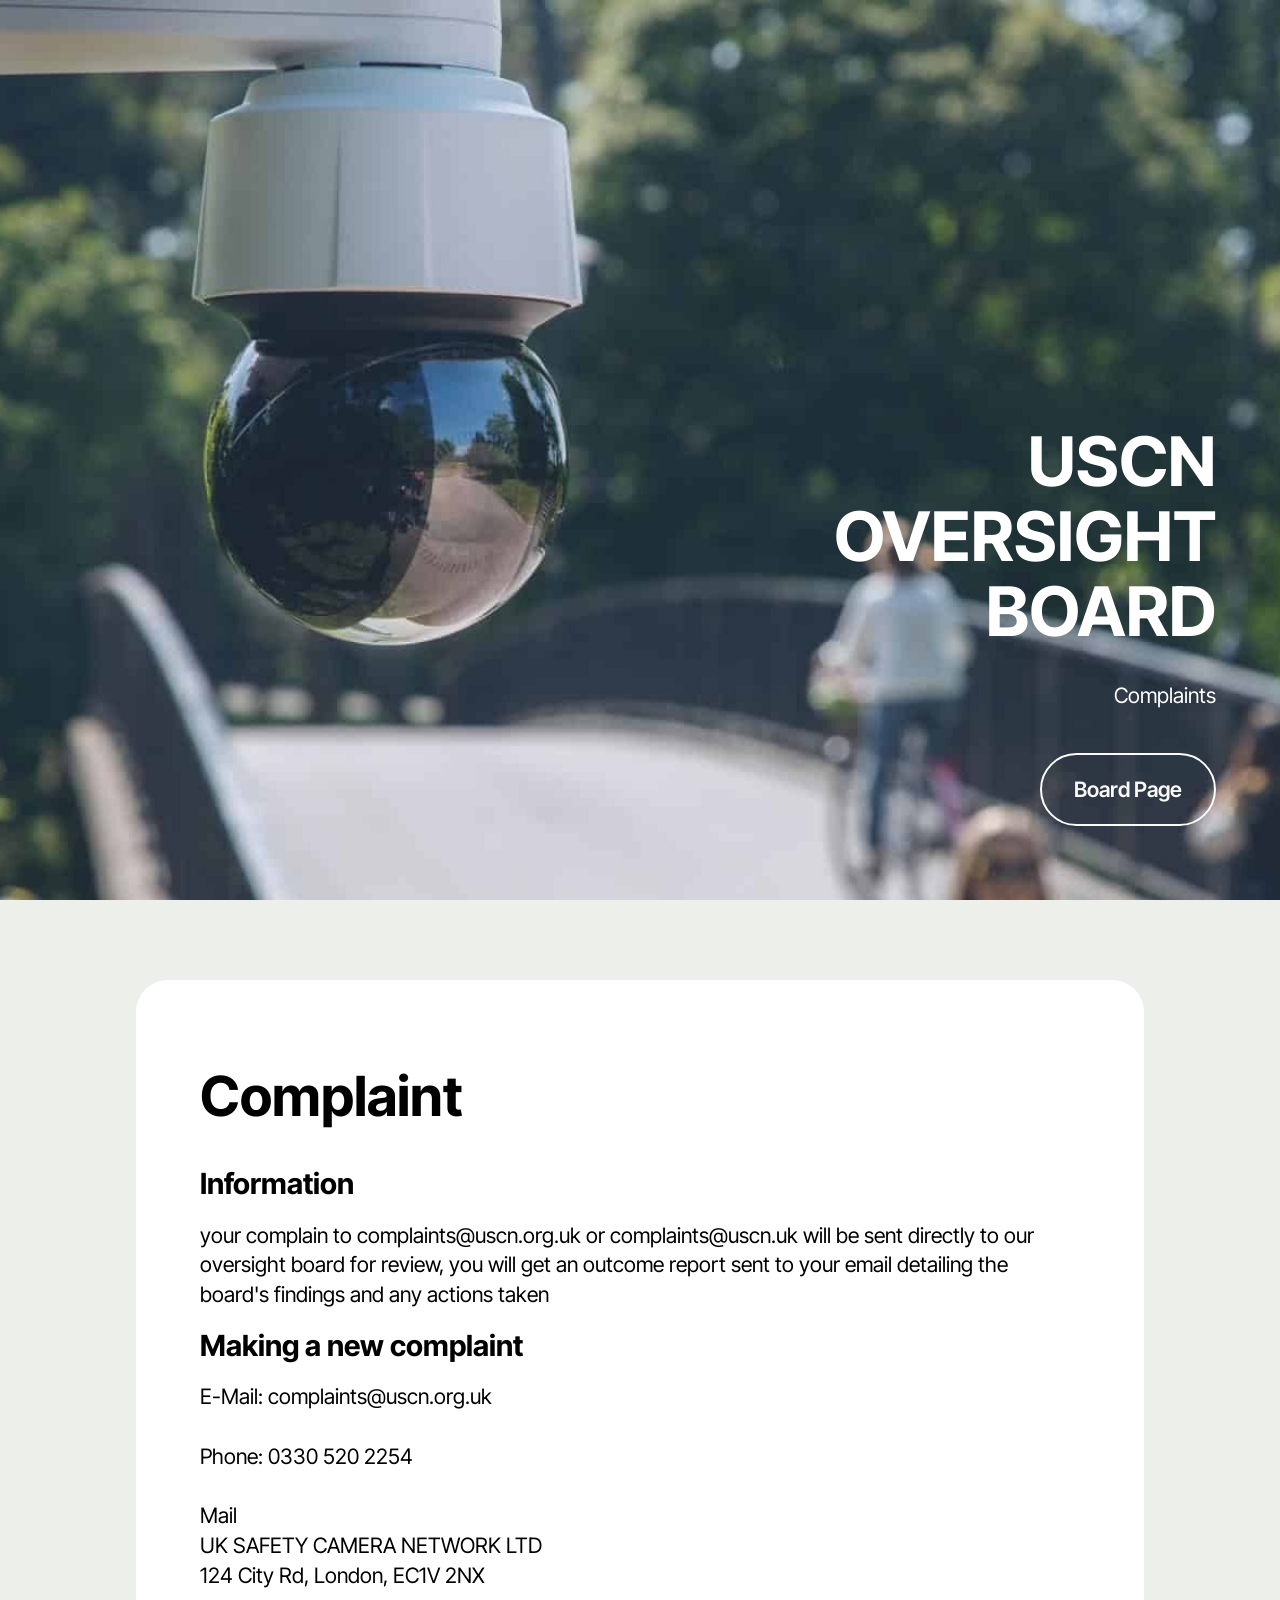
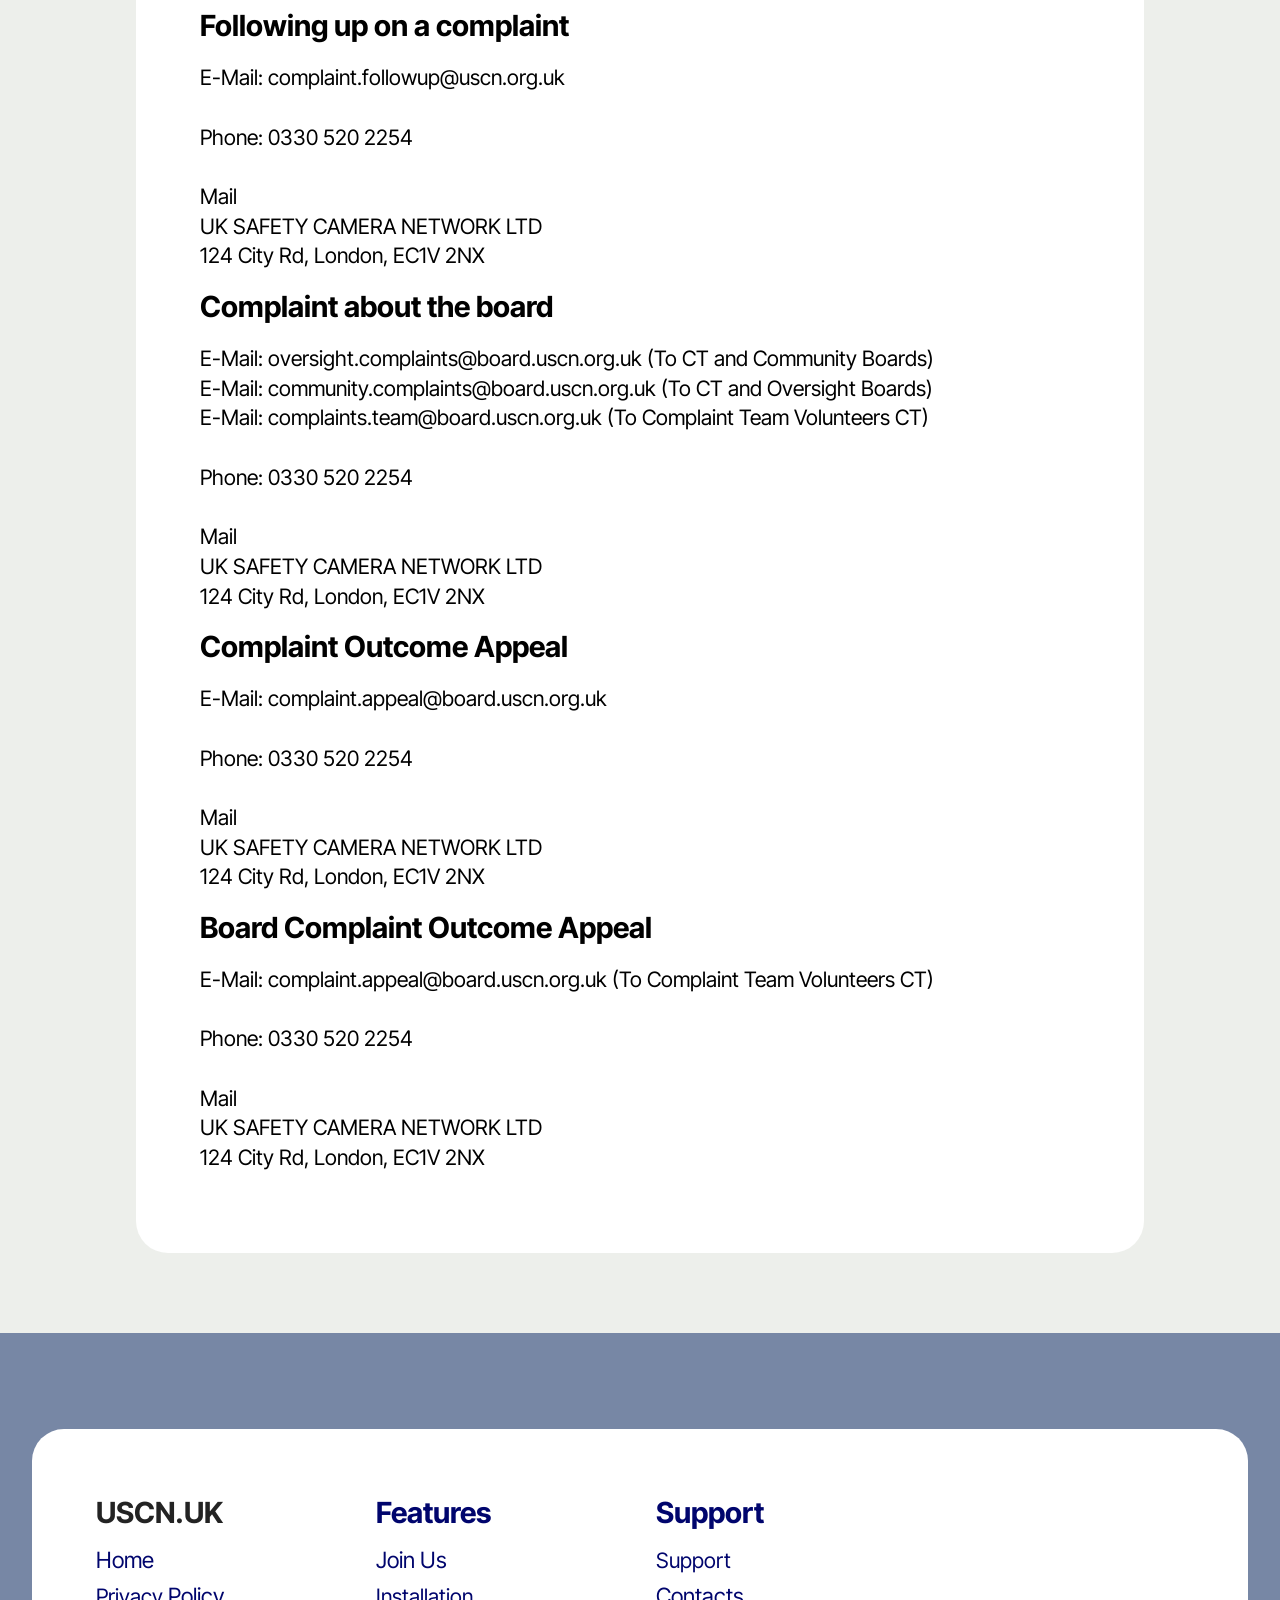
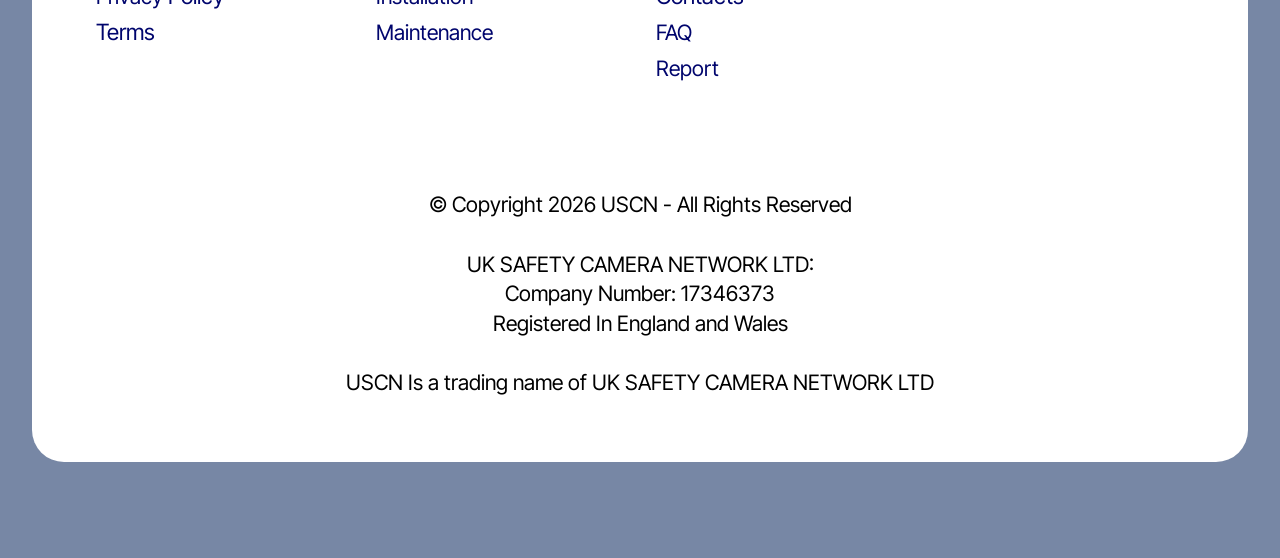
==== complaints.html @ 029140c7 "UPLOAD" ====
<!DOCTYPE html>
<html  >
<head>
  <!-- Site made with Mobirise Website Builder v6.0.6, https://mobirise.com -->
  <meta charset="UTF-8">
  <meta http-equiv="X-UA-Compatible" content="IE=edge">
  <meta name="generator" content="Mobirise v6.0.6, mobirise.com">
  <meta name="viewport" content="width=device-width, initial-scale=1, minimum-scale=1">
  <link rel="shortcut icon" href="assets/images/20250726-1911280-1.jpg" type="image/x-icon">
  <meta name="description" content="">
  
  
  <title>Official USCN Oversight Board - Complaint Contact Information</title>
  <link rel="stylesheet" href="assets/bootstrap/css/bootstrap.min.css">
  <link rel="stylesheet" href="assets/bootstrap/css/bootstrap-grid.min.css">
  <link rel="stylesheet" href="assets/bootstrap/css/bootstrap-reboot.min.css">
  <link rel="stylesheet" href="assets/parallax/jarallax.css">
  <link rel="stylesheet" href="assets/socicon/css/styles.css">
  <link rel="stylesheet" href="assets/theme/css/style.css">
  <link rel="preload" href="https://fonts.googleapis.com/css?family=Inter+Tight:100,200,300,400,500,600,700,800,900,100i,200i,300i,400i,500i,600i,700i,800i,900i&display=swap" as="style" onload="this.onload=null;this.rel='stylesheet'">
  <noscript><link rel="stylesheet" href="https://fonts.googleapis.com/css?family=Inter+Tight:100,200,300,400,500,600,700,800,900,100i,200i,300i,400i,500i,600i,700i,800i,900i&display=swap"></noscript>
  <link rel="preload" as="style" href="assets/mobirise/css/mbr-additional.css?v=jyqxNi"><link rel="stylesheet" href="assets/mobirise/css/mbr-additional.css?v=jyqxNi" type="text/css">

  
  
  
</head>
<body>
  
  <section data-bs-version="5.1" class="header16 cid-vpLmvSD76q mbr-fullscreen mbr-parallax-background" id="header17-2f">
  
  
  <div class="container-fluid">
    <div class="row">
      <div class="content-wrap col-12 col-md-12">
        <h1 class="mbr-section-title mbr-fonts-style mbr-white mb-4 display-1"><strong>USCN</strong><br><strong>OVERSIGHT</strong><br><strong>BOARD</strong></h1>
        
        <p class="mbr-fonts-style mbr-text mbr-white mb-4 display-7">Complaints</p>
        <div class="mbr-section-btn"><a class="btn btn-white-outline display-7" href="index.html">Board Page</a></div>
      </div>
    </div>
  </div>
</section>

<section data-bs-version="5.1" class="article07 cid-vpLmER9006" id="article07-2g">
  

  
  
  <div class="container">
    <div class="row justify-content-center">
      <div class="card col-md-12 col-lg-10">
        <div class="card-wrapper">
          <h3 class="card-title mbr-fonts-style mbr-white mt-3 mb-4 display-2"><strong>Complaint</strong></h3>
          <div class="row card-box align-left">
            
            
            
            <div class="item features-without-image col-12 active">
              <div class="item-wrapper">
                <h4 class="mbr-section-subtitle mbr-fonts-style mb-3 display-5">
                  <strong>Information</strong></h4>
                <p class="mbr-text mbr-fonts-style display-7">
                  your complain to&nbsp;complaints@uscn.org.uk or&nbsp;complaints@uscn.uk will be sent directly to our oversight board for review, you will get an outcome report sent to your email detailing the board's findings and any actions taken</p>
              </div>
            </div><div class="item features-without-image col-12">
              <div class="item-wrapper">
                <h4 class="mbr-section-subtitle mbr-fonts-style mb-3 display-5">
                  <strong>Making a new complaint</strong></h4>
                <p class="mbr-text mbr-fonts-style display-7">E-Mail: complaints@uscn.org.uk<br><br>Phone: 0330 520 2254<br><br>Mail<br>UK SAFETY CAMERA NETWORK LTD<br>124 City Rd, London,&nbsp;EC1V 2NX</p>
              </div>
            </div><div class="item features-without-image col-12">
              <div class="item-wrapper">
                <h4 class="mbr-section-subtitle mbr-fonts-style mb-3 display-5"><strong>Following up on a complaint</strong></h4>
                <p class="mbr-text mbr-fonts-style display-7">E-Mail: complaint.followup@uscn.org.uk<br><br>Phone: 0330 520 2254<br><br>Mail<br>UK SAFETY CAMERA NETWORK LTD<br>124 City Rd, London,&nbsp;EC1V 2NX</p>
              </div>
            </div><div class="item features-without-image col-12">
              <div class="item-wrapper">
                <h4 class="mbr-section-subtitle mbr-fonts-style mb-3 display-5"><strong>Complaint about the board</strong></h4>
                <p class="mbr-text mbr-fonts-style display-7">E-Mail: oversight.complaints@board.uscn.org.uk&nbsp;(To CT and Community Boards)<br>E-Mail: community.complaints@board.uscn.org.uk (To CT and Oversight Boards)<br>E-Mail:&nbsp;complaints.team@board.uscn.org.uk (To Complaint Team Volunteers CT)<br><br>Phone: 0330 520 2254<br><br>Mail<br>UK SAFETY CAMERA NETWORK LTD<br>124 City Rd, London,&nbsp;EC1V 2NX</p>
              </div>
            </div><div class="item features-without-image col-12">
              <div class="item-wrapper">
                <h4 class="mbr-section-subtitle mbr-fonts-style mb-3 display-5"><strong>Complaint Outcome Appeal</strong></h4>
                <p class="mbr-text mbr-fonts-style display-7">E-Mail: complaint.appeal@board.uscn.org.uk<br><br>Phone: 0330 520 2254<br><br>Mail<br>UK SAFETY CAMERA NETWORK LTD<br>124 City Rd, London,&nbsp;EC1V 2NX</p>
              </div>
            </div><div class="item features-without-image col-12">
              <div class="item-wrapper">
                <h4 class="mbr-section-subtitle mbr-fonts-style mb-3 display-5"><strong>Board Complaint Outcome Appeal</strong></h4>
                <p class="mbr-text mbr-fonts-style display-7">E-Mail: complaint.appeal@board.uscn.org.uk (To Complaint Team Volunteers CT)<br><br>Phone: 0330 520 2254<br><br>Mail<br>UK SAFETY CAMERA NETWORK LTD<br>124 City Rd, London,&nbsp;EC1V 2NX</p>
              </div>
            </div>
          </div>
          
        </div>
      </div>
    </div>
  </div>
</section>

<section data-bs-version="5.1" class="footer1 cid-uSNH93SEP0" once="footers" id="footer01-2e">
	

	
	
	<div class="container">
		<div class="row mbr-white">
			<div class="col-12 col-md-6 col-lg-3">
				<h5 class="mbr-section-subtitle mbr-fonts-style mb-2 display-5">
					<a href="index.html" class="text-black"><strong>USCN.UK</strong></a></h5>
				<ul class="list mbr-fonts-style display-7">
					<li class="mbr-text item-wrap"><span style="font-size: 1.4rem;"><a href="https://uscn.org.uk/" class="text-primary">Home</a></span></li><li class="mbr-text item-wrap"><a href="assets/files/Privacy-Policy.pdf" class="text-primary" target="_blank">Privacy</a><span style="font-size: 1.4rem;"><a href="assets/files/Privacy-Policy.pdf" class="text-primary" target="_blank">&nbsp;Policy</a></span><br></li><a href="assets/files/Privacy-Policy.pdf" class="text-primary" target="_blank">
					</a><li class="mbr-text item-wrap"><span style="font-size: 1.4rem;"><a href="assets/files/Terms-ofUse.pdf" class="text-primary" target="_blank">Terms</a></span></li><li class="mbr-text item-wrap"><br></li><li class="mbr-text item-wrap"><span style="font-size: 1.4rem;"><br></span><br></li>
				</ul>
			</div>
			<div class="col-12 col-md-6 col-lg-3">
				<h5 class="mbr-section-subtitle mbr-fonts-style mb-2 display-5">
					<strong>Features</strong>
				</h5>
				<ul class="list mbr-fonts-style display-7">
					<li class="mbr-text item-wrap"><span style="font-size: 1.4rem;"><a href="https://uscn.org.uk/host.html#article07-y" class="text-primary">Join Us</a></span></li><a href="host.html#article07-y" class="text-primary">
					</a><li class="mbr-text item-wrap"><a href="https://uscn.org.uk/host.html#article07-y" class="text-primary">Installation</a></li><a href="page3.html#article07-y" class="text-primary">
					</a><li class="mbr-text item-wrap"><a href="https://uscn.org.uk/support.html#article07-t" class="text-primary">Maintenance&nbsp;</a></li>
				</ul>
			</div>
			<div class="col-12 col-md-6 col-lg-3">
				<h5 class="mbr-section-subtitle mbr-fonts-style mb-2 display-5">
					<strong>Support</strong>
				</h5>
				<ul class="list mbr-fonts-style display-7">
					<li class="mbr-text item-wrap"><a href="https://uscn.org.uk/support.html" class="text-primary">Support</a></li>
					<li class="mbr-text item-wrap"><span style="font-size: 1.4rem;"><a href="https://uscn.org.uk/contact.html" class="text-primary">Contacts</a></span><br></li>
					<li class="mbr-text item-wrap"><a href="https://uscn.org.uk/support.html#list01-u" class="text-primary">FAQ</a></li>
					<li class="mbr-text item-wrap"><a href="https://uscn.org.uk/contact.html#form02-o" class="text-primary">Report</a></li>
				</ul>
			</div>
			<div class="col-12 col-md-6 col-lg-3">
				<h5 class="mbr-section-subtitle mbr-fonts-style mb-2 display-5">&nbsp;</h5>
				<ul class="list mbr-fonts-style display-7">
					<li class="mbr-text item-wrap"><br></li>
					<li class="mbr-text item-wrap"><br></li>
					<li class="mbr-text item-wrap"><br></li><li class="mbr-text item-wrap"><br></li>
				</ul>
			</div>
			
			<div class="col-12 mt-4">
				<p class="mbr-text mb-0 mbr-fonts-style copyright align-center display-7">
					© Copyright 2026 USCN - All Rights Reserved<br><br>UK SAFETY CAMERA NETWORK LTD:<br>Company Number: 17346373<br>Registered In England and Wales<br><br>USCN Is a trading name of&nbsp;UK SAFETY CAMERA NETWORK LTD<br></p>
			</div>
		</div>
	</div>
</section><script src="assets/bootstrap/js/bootstrap.bundle.min.js"></script>  <script src="assets/parallax/jarallax.js"></script>  <script src="assets/smoothscroll/smooth-scroll.js"></script>  <script src="assets/ytplayer/index.js"></script>  <script src="assets/theme/js/script.js"></script>  
  
  
</body>
</html>
---- assets/parallax/jarallax.css ----
.jarallax {
    position: relative;
    z-index: 0;
}
.jarallax > .jarallax-img {
    position: absolute;
    object-fit: cover;
    /* support for plugin https://github.com/bfred-it/object-fit-images */
    font-family: 'object-fit: cover;';
    top: 0;
    left: 0;
    width: 100%;
    height: 100%;
    z-index: -1;
}
---- assets/socicon/css/styles.css ----
@charset "UTF-8";

@font-face {
  font-family: 'Socicon';
  src:  url('../fonts/socicon.eot');
  src:  url('../fonts/socicon.eot?#iefix') format('embedded-opentype'),
    url('../fonts/socicon.woff2') format('woff2'),
    url('../fonts/socicon.ttf') format('truetype'),
    url('../fonts/socicon.woff') format('woff'),
    url('../fonts/socicon.svg#socicon') format('svg');
  font-weight: normal;
  font-style: normal;
  font-display: swap;
}

[data-icon]:before {
  font-family: "socicon" !important;
  content: attr(data-icon);
  font-style: normal !important;
  font-weight: normal !important;
  font-variant: normal !important;
  text-transform: none !important;
  speak: none;
  line-height: 1;
  -webkit-font-smoothing: antialiased;
  -moz-osx-font-smoothing: grayscale;
}

[class^="socicon-"], [class*=" socicon-"] {
  /* use !important to prevent issues with browser extensions that change fonts */
  font-family: 'Socicon' !important;
  speak: none;
  font-style: normal;
  font-weight: normal;
  font-variant: normal;
  text-transform: none;
  line-height: 1;

  /* Better Font Rendering =========== */
  -webkit-font-smoothing: antialiased;
  -moz-osx-font-smoothing: grayscale;
}

.socicon-500px:before {
  content: "\e000";
}
.socicon-8tracks:before {
  content: "\e001";
}
.socicon-airbnb:before {
  content: "\e002";
}
.socicon-alliance:before {
  content: "\e003";
}
.socicon-amazon:before {
  content: "\e004";
}
.socicon-amplement:before {
  content: "\e005";
}
.socicon-android:before {
  content: "\e006";
}
.socicon-angellist:before {
  content: "\e007";
}
.socicon-apple:before {
  content: "\e008";
}
.socicon-appnet:before {
  content: "\e009";
}
.socicon-baidu:before {
  content: "\e00a";
}
.socicon-bandcamp:before {
  content: "\e00b";
}
.socicon-battlenet:before {
  content: "\e00c";
}
.socicon-mixer:before {
  content: "\e00d";
}
.socicon-bebee:before {
  content: "\e00e";
}
.socicon-bebo:before {
  content: "\e00f";
}
.socicon-behance:before {
  content: "\e010";
}
.socicon-blizzard:before {
  content: "\e011";
}
.socicon-blogger:before {
  content: "\e012";
}
.socicon-buffer:before {
  content: "\e013";
}
.socicon-chrome:before {
  content: "\e014";
}
.socicon-coderwall:before {
  content: "\e015";
}
.socicon-curse:before {
  content: "\e016";
}
.socicon-dailymotion:before {
  content: "\e017";
}
.socicon-deezer:before {
  content: "\e018";
}
.socicon-delicious:before {
  content: "\e019";
}
.socicon-deviantart:before {
  content: "\e01a";
}
.socicon-diablo:before {
  content: "\e01b";
}
.socicon-digg:before {
  content: "\e01c";
}
.socicon-discord:before {
  content: "\e01d";
}
.socicon-disqus:before {
  content: "\e01e";
}
.socicon-douban:before {
  content: "\e01f";
}
.socicon-draugiem:before {
  content: "\e020";
}
.socicon-dribbble:before {
  content: "\e021";
}
.socicon-drupal:before {
  content: "\e022";
}
.socicon-ebay:before {
  content: "\e023";
}
.socicon-ello:before {
  content: "\e024";
}
.socicon-endomodo:before {
  content: "\e025";
}
.socicon-envato:before {
  content: "\e026";
}
.socicon-etsy:before {
  content: "\e027";
}
.socicon-facebook:before {
  content: "\e028";
}
.socicon-feedburner:before {
  content: "\e029";
}
.socicon-filmweb:before {
  content: "\e02a";
}
.socicon-firefox:before {
  content: "\e02b";
}
.socicon-flattr:before {
  content: "\e02c";
}
.socicon-flickr:before {
  content: "\e02d";
}
.socicon-formulr:before {
  content: "\e02e";
}
.socicon-forrst:before {
  content: "\e02f";
}
.socicon-foursquare:before {
  content: "\e030";
}
.socicon-friendfeed:before {
  content: "\e031";
}
.socicon-github:before {
  content: "\e032";
}
.socicon-goodreads:before {
  content: "\e033";
}
.socicon-google:before {
  content: "\e034";
}
.socicon-googlescholar:before {
  content: "\e035";
}
.socicon-googlegroups:before {
  content: "\e036";
}
.socicon-googlephotos:before {
  content: "\e037";
}
.socicon-googleplus:before {
  content: "\e038";
}
.socicon-grooveshark:before {
  content: "\e039";
}
.socicon-hackerrank:before {
  content: "\e03a";
}
.socicon-hearthstone:before {
  content: "\e03b";
}
.socicon-hellocoton:before {
  content: "\e03c";
}
.socicon-heroes:before {
  content: "\e03d";
}
.socicon-smashcast:before {
  content: "\e03e";
}
.socicon-horde:before {
  content: "\e03f";
}
.socicon-houzz:before {
  content: "\e040";
}
.socicon-icq:before {
  content: "\e041";
}
.socicon-identica:before {
  content: "\e042";
}
.socicon-imdb:before {
  content: "\e043";
}
.socicon-instagram:before {
  content: "\e044";
}
.socicon-issuu:before {
  content: "\e045";
}
.socicon-istock:before {
  content: "\e046";
}
.socicon-itunes:before {
  content: "\e047";
}
.socicon-keybase:before {
  content: "\e048";
}
.socicon-lanyrd:before {
  content: "\e049";
}
.socicon-lastfm:before {
  content: "\e04a";
}
.socicon-line:before {
  content: "\e04b";
}
.socicon-linkedin:before {
  content: "\e04c";
}
.socicon-livejournal:before {
  content: "\e04d";
}
.socicon-lyft:before {
  content: "\e04e";
}
.socicon-macos:before {
  content: "\e04f";
}
.socicon-mail:before {
  content: "\e050";
}
.socicon-medium:before {
  content: "\e051";
}
.socicon-meetup:before {
  content: "\e052";
}
.socicon-mixcloud:before {
  content: "\e053";
}
.socicon-modelmayhem:before {
  content: "\e054";
}
.socicon-mumble:before {
  content: "\e055";
}
.socicon-myspace:before {
  content: "\e056";
}
.socicon-newsvine:before {
  content: "\e057";
}
.socicon-nintendo:before {
  content: "\e058";
}
.socicon-npm:before {
  content: "\e059";
}
.socicon-odnoklassniki:before {
  content: "\e05a";
}
.socicon-openid:before {
  content: "\e05b";
}
.socicon-opera:before {
  content: "\e05c";
}
.socicon-outlook:before {
  content: "\e05d";
}
.socicon-overwatch:before {
  content: "\e05e";
}
.socicon-patreon:before {
  content: "\e05f";
}
.socicon-paypal:before {
  content: "\e060";
}
.socicon-periscope:before {
  content: "\e061";
}
.socicon-persona:before {
  content: "\e062";
}
.socicon-pinterest:before {
  content: "\e063";
}
.socicon-play:before {
  content: "\e064";
}
.socicon-player:before {
  content: "\e065";
}
.socicon-playstation:before {
  content: "\e066";
}
.socicon-pocket:before {
  content: "\e067";
}
.socicon-qq:before {
  content: "\e068";
}
.socicon-quora:before {
  content: "\e069";
}
.socicon-raidcall:before {
  content: "\e06a";
}
.socicon-ravelry:before {
  content: "\e06b";
}
.socicon-reddit:before {
  content: "\e06c";
}
.socicon-renren:before {
  content: "\e06d";
}
.socicon-researchgate:before {
  content: "\e06e";
}
.socicon-residentadvisor:before {
  content: "\e06f";
}
.socicon-reverbnation:before {
  content: "\e070";
}
.socicon-rss:before {
  content: "\e071";
}
.socicon-sharethis:before {
  content: "\e072";
}
.socicon-skype:before {
  content: "\e073";
}
.socicon-slideshare:before {
  content: "\e074";
}
.socicon-smugmug:before {
  content: "\e075";
}
.socicon-snapchat:before {
  content: "\e076";
}
.socicon-songkick:before {
  content: "\e077";
}
.socicon-soundcloud:before {
  content: "\e078";
}
.socicon-spotify:before {
  content: "\e079";
}
.socicon-stackexchange:before {
  content: "\e07a";
}
.socicon-stackoverflow:before {
  content: "\e07b";
}
.socicon-starcraft:before {
  content: "\e07c";
}
.socicon-stayfriends:before {
  content: "\e07d";
}
.socicon-steam:before {
  content: "\e07e";
}
.socicon-storehouse:before {
  content: "\e07f";
}
.socicon-strava:before {
  content: "\e080";
}
.socicon-streamjar:before {
  content: "\e081";
}
.socicon-stumbleupon:before {
  content: "\e082";
}
.socicon-swarm:before {
  content: "\e083";
}
.socicon-teamspeak:before {
  content: "\e084";
}
.socicon-teamviewer:before {
  content: "\e085";
}
.socicon-technorati:before {
  content: "\e086";
}
.socicon-telegram:before {
  content: "\e087";
}
.socicon-tripadvisor:before {
  content: "\e088";
}
.socicon-tripit:before {
  content: "\e089";
}
.socicon-triplej:before {
  content: "\e08a";
}
.socicon-tumblr:before {
  content: "\e08b";
}
.socicon-twitch:before {
  content: "\e08c";
}
.socicon-twitter:before {
  content: "\e08d";
}
.socicon-uber:before {
  content: "\e08e";
}
.socicon-ventrilo:before {
  content: "\e08f";
}
.socicon-viadeo:before {
  content: "\e090";
}
.socicon-viber:before {
  content: "\e091";
}
.socicon-viewbug:before {
  content: "\e092";
}
.socicon-vimeo:before {
  content: "\e093";
}
.socicon-vine:before {
  content: "\e094";
}
.socicon-vkontakte:before {
  content: "\e095";
}
.socicon-warcraft:before {
  content: "\e096";
}
.socicon-wechat:before {
  content: "\e097";
}
.socicon-weibo:before {
  content: "\e098";
}
.socicon-whatsapp:before {
  content: "\e099";
}
.socicon-wikipedia:before {
  content: "\e09a";
}
.socicon-windows:before {
  content: "\e09b";
}
.socicon-wordpress:before {
  content: "\e09c";
}
.socicon-wykop:before {
  content: "\e09d";
}
.socicon-xbox:before {
  content: "\e09e";
}
.socicon-xing:before {
  content: "\e09f";
}
.socicon-yahoo:before {
  content: "\e0a0";
}
.socicon-yammer:before {
  content: "\e0a1";
}
.socicon-yandex:before {
  content: "\e0a2";
}
.socicon-yelp:before {
  content: "\e0a3";
}
.socicon-younow:before {
  content: "\e0a4";
}
.socicon-youtube:before {
  content: "\e0a5";
}
.socicon-zapier:before {
  content: "\e0a6";
}
.socicon-zerply:before {
  content: "\e0a7";
}
.socicon-zomato:before {
  content: "\e0a8";
}
.socicon-zynga:before {
  content: "\e0a9";
}
.socicon-bluesky:before {
  content: "\e0aa";
}
.socicon-threads:before {
  content: "\e0ab";
}
.socicon-spreadshirt:before {
  content: "\e901";
}
.socicon-gamejolt:before {
  content: "\e902";
}
.socicon-trello:before {
  content: "\e903";
}
.socicon-tunein:before {
  content: "\e904";
}
.socicon-bloglovin:before {
  content: "\e905";
}
.socicon-gamewisp:before {
  content: "\e906";
}
.socicon-messenger:before {
  content: "\e907";
}
.socicon-pandora:before {
  content: "\e908";
}
.socicon-augment:before {
  content: "\e909";
}
.socicon-bitbucket:before {
  content: "\e90a";
}
.socicon-fyuse:before {
  content: "\e90b";
}
.socicon-yt-gaming:before {
  content: "\e90c";
}
.socicon-sketchfab:before {
  content: "\e90d";
}
.socicon-mobcrush:before {
  content: "\e90e";
}
.socicon-microsoft:before {
  content: "\e90f";
}
.socicon-realtor:before {
  content: "\e910";
}
.socicon-tidal:before {
  content: "\e911";
}
.socicon-qobuz:before {
  content: "\e912";
}
.socicon-natgeo:before {
  content: "\e913";
}
.socicon-mastodon:before {
  content: "\e914";
}
.socicon-unsplash:before {
  content: "\e915";
}
.socicon-homeadvisor:before {
  content: "\e916";
}
.socicon-angieslist:before {
  content: "\e917";
}
.socicon-codepen:before {
  content: "\e918";
}
.socicon-slack:before {
  content: "\e919";
}
.socicon-openaigym:before {
  content: "\e91a";
}
.socicon-logmein:before {
  content: "\e91b";
}
.socicon-fiverr:before {
  content: "\e91c";
}
.socicon-gotomeeting:before {
  content: "\e91d";
}
.socicon-aliexpress:before {
  content: "\e91e";
}
.socicon-guru:before {
  content: "\e91f";
}
.socicon-appstore:before {
  content: "\e920";
}
.socicon-homes:before {
  content: "\e921";
}
.socicon-zoom:before {
  content: "\e922";
}
.socicon-alibaba:before {
  content: "\e923";
}
.socicon-craigslist:before {
  content: "\e924";
}
.socicon-wix:before {
  content: "\e925";
}
.socicon-redfin:before {
  content: "\e926";
}
.socicon-googlecalendar:before {
  content: "\e927";
}
.socicon-shopify:before {
  content: "\e928";
}
.socicon-freelancer:before {
  content: "\e929";
}
.socicon-seedrs:before {
  content: "\e92a";
}
.socicon-bing:before {
  content: "\e92b";
}
.socicon-doodle:before {
  content: "\e92c";
}
.socicon-bonanza:before {
  content: "\e92d";
}
.socicon-squarespace:before {
  content: "\e92e";
}
.socicon-toptal:before {
  content: "\e92f";
}
.socicon-gust:before {
  content: "\e930";
}
.socicon-ask:before {
  content: "\e931";
}
.socicon-trulia:before {
  content: "\e932";
}
.socicon-loomly:before {
  content: "\e933";
}
.socicon-ghost:before {
  content: "\e934";
}
.socicon-upwork:before {
  content: "\e935";
}
.socicon-fundable:before {
  content: "\e936";
}
.socicon-booking:before {
  content: "\e937";
}
.socicon-googlemaps:before {
  content: "\e938";
}
.socicon-zillow:before {
  content: "\e939";
}
.socicon-niconico:before {
  content: "\e93a";
}
.socicon-toneden:before {
  content: "\e93b";
}
.socicon-crunchbase:before {
  content: "\e93c";
}
.socicon-homefy:before {
  content: "\e93d";
}
.socicon-calendly:before {
  content: "\e93e";
}
.socicon-livemaster:before {
  content: "\e93f";
}
.socicon-udemy:before {
  content: "\e940";
}
.socicon-codered:before {
  content: "\e941";
}
.socicon-origin:before {
  content: "\e942";
}
.socicon-nextdoor:before {
  content: "\e943";
}
.socicon-portfolio:before {
  content: "\e944";
}
.socicon-instructables:before {
  content: "\e945";
}
.socicon-gitlab:before {
  content: "\e946";
}
.socicon-hackernews:before {
  content: "\e947";
}
.socicon-smashwords:before {
  content: "\e948";
}
.socicon-kobo:before {
  content: "\e949";
}
.socicon-bookbub:before {
  content: "\e94a";
}
.socicon-mailru:before {
  content: "\e94b";
}
.socicon-moddb:before {
  content: "\e94c";
}
.socicon-indiedb:before {
  content: "\e94d";
}
.socicon-traxsource:before {
  content: "\e94e";
}
.socicon-gamefor:before {
  content: "\e94f";
}
.socicon-pixiv:before {
  content: "\e950";
}
.socicon-myanimelist:before {
  content: "\e951";
}
.socicon-blackberry:before {
  content: "\e952";
}
.socicon-wickr:before {
  content: "\e953";
}
.socicon-spip:before {
  content: "\e954";
}
.socicon-napster:before {
  content: "\e955";
}
.socicon-beatport:before {
  content: "\e956";
}
.socicon-hackerone:before {
  content: "\e957";
}
.socicon-internet:before {
  content: "\e958";
}
.socicon-ubuntu:before {
  content: "\e959";
}
.socicon-artstation:before {
  content: "\e95a";
}
.socicon-invision:before {
  content: "\e95b";
}
.socicon-torial:before {
  content: "\e95c";
}
.socicon-collectorz:before {
  content: "\e95d";
}
.socicon-seenthis:before {
  content: "\e95e";
}
.socicon-googleplaymusic:before {
  content: "\e95f";
}
.socicon-debian:before {
  content: "\e960";
}
.socicon-filmfreeway:before {
  content: "\e961";
}
.socicon-gnome:before {
  content: "\e962";
}
.socicon-itchio:before {
  content: "\e963";
}
.socicon-jamendo:before {
  content: "\e964";
}
.socicon-mix:before {
  content: "\e965";
}
.socicon-sharepoint:before {
  content: "\e966";
}
.socicon-tinder:before {
  content: "\e967";
}
.socicon-windguru:before {
  content: "\e968";
}
.socicon-cdbaby:before {
  content: "\e969";
}
.socicon-elementaryos:before {
  content: "\e96a";
}
.socicon-stage32:before {
  content: "\e96b";
}
.socicon-tiktok:before {
  content: "\e96c";
}
.socicon-gitter:before {
  content: "\e96d";
}
.socicon-letterboxd:before {
  content: "\e96e";
}
.socicon-threema:before {
  content: "\e96f";
}
.socicon-splice:before {
  content: "\e970";
}
.socicon-metapop:before {
  content: "\e971";
}
.socicon-naver:before {
  content: "\e972";
}
.socicon-remote:before {
  content: "\e973";
}
.socicon-flipboard:before {
  content: "\e974";
}
.socicon-googlehangouts:before {
  content: "\e975";
}
.socicon-dlive:before {
  content: "\e976";
}
.socicon-vsco:before {
  content: "\e977";
}
.socicon-stitcher:before {
  content: "\e978";
}
.socicon-avvo:before {
  content: "\e979";
}
.socicon-redbubble:before {
  content: "\e97a";
}
.socicon-society6:before {
  content: "\e97b";
}
.socicon-zazzle:before {
  content: "\e97c";
}
.socicon-eitaa:before {
  content: "\e97d";
}
.socicon-soroush:before {
  content: "\e97e";
}
.socicon-bale:before {
  content: "\e97f";
}
---- assets/theme/css/style.css ----
@charset "UTF-8";
section {
  background-color: #ffffff;
}

body {
  font-style: normal;
  line-height: 1.5;
  font-weight: 400;
  color: #232323;
  position: relative;
}

button {
  background-color: transparent;
  border-color: transparent;
}

.embla__button,
.carousel-control {
  background-color: #edefea !important;
  opacity: 0.8 !important;
  color: #464845 !important;
  border-color: #edefea !important;
}

.carousel .close,
.modalWindow .close {
  background-color: #edefea !important;
  color: #464845 !important;
  border-color: #edefea !important;
  opacity: 0.8 !important;
}

.carousel .close:hover,
.modalWindow .close:hover {
  opacity: 1 !important;
}

.carousel-indicators li {
  background-color: #edefea !important;
  border: 2px solid #464845 !important;
}

.carousel-indicators li:hover,
.carousel-indicators li:active {
  opacity: 0.8 !important;
}

.embla__button:hover,
.carousel-control:hover {
  background-color: #edefea !important;
  opacity: 1 !important;
}

.modalWindow-video-container {
  height: 80%;
}

section,
.container,
.container-fluid {
  position: relative;
  word-wrap: break-word;
}

a.mbr-iconfont:hover {
  text-decoration: none;
}

.article .lead p,
.article .lead ul,
.article .lead ol,
.article .lead pre,
.article .lead blockquote {
  margin-bottom: 0;
}

a {
  font-style: normal;
  font-weight: 400;
  cursor: pointer;
}
a, a:hover {
  text-decoration: none;
}

.mbr-section-title {
  font-style: normal;
  line-height: 1.3;
}

.mbr-section-subtitle {
  line-height: 1.3;
}

.mbr-text {
  font-style: normal;
  line-height: 1.7;
}

h1,
h2,
h3,
h4,
h5,
h6,
.display-1,
.display-2,
.display-4,
.display-5,
.display-7,
span,
p,
a {
  line-height: 1;
  word-break: break-word;
  word-wrap: break-word;
  font-weight: 400;
}

b,
strong {
  font-weight: bold;
}

input:-webkit-autofill, input:-webkit-autofill:hover, input:-webkit-autofill:focus, input:-webkit-autofill:active {
  transition-delay: 9999s;
  -webkit-transition-property: background-color, color;
  transition-property: background-color, color;
}

textarea[type=hidden] {
  display: none;
}

section {
  background-position: 50% 50%;
  background-repeat: no-repeat;
  background-size: cover;
}
section .mbr-background-video,
section .mbr-background-video-preview {
  position: absolute;
  bottom: 0;
  left: 0;
  right: 0;
  top: 0;
}

.hidden {
  visibility: hidden;
}

.mbr-z-index20 {
  z-index: 20;
}

/*! Base colors */
.mbr-white {
  color: #ffffff;
}

.mbr-black {
  color: #111111;
}

.mbr-bg-white {
  background-color: #ffffff;
}

.mbr-bg-black {
  background-color: #000000;
}

/*! Text-aligns */
.align-left {
  text-align: left;
}

.align-center {
  text-align: center;
}

.align-right {
  text-align: right;
}

/*! Font-weight  */
.mbr-light {
  font-weight: 300;
}

.mbr-regular {
  font-weight: 400;
}

.mbr-semibold {
  font-weight: 500;
}

.mbr-bold {
  font-weight: 700;
}

/*! Media  */
.media-content {
  flex-basis: 100%;
}

.media-container-row {
  display: flex;
  flex-direction: row;
  flex-wrap: wrap;
  justify-content: center;
  align-content: center;
  align-items: start;
}
.media-container-row .media-size-item {
  width: 400px;
}

.media-container-column {
  display: flex;
  flex-direction: column;
  flex-wrap: wrap;
  justify-content: center;
  align-content: center;
  align-items: stretch;
}
.media-container-column > * {
  width: 100%;
}

@media (min-width: 992px) {
  .media-container-row {
    flex-wrap: nowrap;
  }
}
figure {
  margin-bottom: 0;
  overflow: hidden;
}

figure[mbr-media-size] {
  transition: width 0.1s;
}

img,
iframe {
  display: block;
  width: 100%;
}

.card {
  background-color: transparent;
  border: none;
}

.card-box {
  width: 100%;
}

.card-img {
  text-align: center;
  flex-shrink: 0;
  -webkit-flex-shrink: 0;
}

.media {
  max-width: 100%;
  margin: 0 auto;
}

.mbr-figure {
  align-self: center;
}

.media-container > div {
  max-width: 100%;
}

.mbr-figure img,
.card-img img {
  width: 100%;
}

@media (max-width: 991px) {
  .media-size-item {
    width: auto !important;
  }
  .media {
    width: auto;
  }
  .mbr-figure {
    width: 100% !important;
  }
}
/*! Buttons */
.mbr-section-btn {
  margin-left: -0.6rem;
  margin-right: -0.6rem;
  font-size: 0;
}

.btn {
  font-weight: 600;
  border-width: 1px;
  font-style: normal;
  margin: 0.6rem 0.6rem;
  white-space: normal;
  transition: all 0.2s ease-in-out;
  display: inline-flex;
  align-items: center;
  justify-content: center;
  word-break: break-word;
}

.btn-sm {
  font-weight: 600;
  letter-spacing: 0px;
  transition: all 0.3s ease-in-out;
}

.btn-md {
  font-weight: 600;
  letter-spacing: 0px;
  transition: all 0.3s ease-in-out;
}

.btn-lg {
  font-weight: 600;
  letter-spacing: 0px;
  transition: all 0.3s ease-in-out;
}

.btn-form {
  margin: 0;
}
.btn-form:hover {
  cursor: pointer;
}

nav .mbr-section-btn {
  margin-left: 0rem;
  margin-right: 0rem;
}

/*! Btn icon margin */
.btn .mbr-iconfont,
.btn.btn-sm .mbr-iconfont {
  order: 1;
  cursor: pointer;
  margin-left: 0.5rem;
  vertical-align: sub;
}

.btn.btn-md .mbr-iconfont,
.btn.btn-md .mbr-iconfont {
  margin-left: 0.8rem;
}

.mbr-regular {
  font-weight: 400;
}

.mbr-semibold {
  font-weight: 500;
}

.mbr-bold {
  font-weight: 700;
}

[type=submit] {
  -webkit-appearance: none;
}

/*! Full-screen */
.mbr-fullscreen .mbr-overlay {
  min-height: 100vh;
}

.mbr-fullscreen {
  display: flex;
  display: -moz-flex;
  display: -ms-flex;
  display: -o-flex;
  align-items: center;
  min-height: 100vh;
  padding-top: 3rem;
  padding-bottom: 3rem;
}

/*! Map */
.map {
  height: 25rem;
  position: relative;
}
.map iframe {
  width: 100%;
  height: 100%;
}

/*! Scroll to top arrow */
.mbr-arrow-up {
  bottom: 25px;
  right: 90px;
  position: fixed;
  text-align: right;
  z-index: 5000;
  color: #ffffff;
  font-size: 22px;
}

.mbr-arrow-up a {
  background: rgba(0, 0, 0, 0.2);
  border-radius: 50%;
  color: #fff;
  display: inline-block;
  height: 60px;
  width: 60px;
  border: 2px solid #fff;
  outline-style: none !important;
  position: relative;
  text-decoration: none;
  transition: all 0.3s ease-in-out;
  cursor: pointer;
  text-align: center;
}
.mbr-arrow-up a:hover {
  background-color: rgba(0, 0, 0, 0.4);
}
.mbr-arrow-up a i {
  line-height: 60px;
}

.mbr-arrow-up-icon {
  display: block;
  color: #fff;
}

.mbr-arrow-up-icon::before {
  content: "›";
  display: inline-block;
  font-family: serif;
  font-size: 22px;
  line-height: 1;
  font-style: normal;
  position: relative;
  top: 6px;
  left: -4px;
  transform: rotate(-90deg);
}

/*! Arrow Down */
.mbr-arrow {
  position: absolute;
  bottom: 45px;
  left: 50%;
  width: 60px;
  height: 60px;
  cursor: pointer;
  background-color: rgba(80, 80, 80, 0.5);
  border-radius: 50%;
  transform: translateX(-50%);
}
@media (max-width: 767px) {
  .mbr-arrow {
    display: none;
  }
}
.mbr-arrow > a {
  display: inline-block;
  text-decoration: none;
  outline-style: none;
  animation: arrowdown 1.7s ease-in-out infinite;
  color: #ffffff;
}
.mbr-arrow > a > i {
  position: absolute;
  top: -2px;
  left: 15px;
  font-size: 2rem;
}

#scrollToTop a i::before {
  content: "";
  position: absolute;
  display: block;
  border-bottom: 2.5px solid #fff;
  border-left: 2.5px solid #fff;
  width: 27.8%;
  height: 27.8%;
  left: 50%;
  top: 51%;
  transform: translateY(-30%) translateX(-50%) rotate(135deg);
}

@keyframes arrowdown {
  0% {
    transform: translateY(0px);
  }
  50% {
    transform: translateY(-5px);
  }
  100% {
    transform: translateY(0px);
  }
}
@media (max-width: 500px) {
  .mbr-arrow-up {
    left: 0;
    right: 0;
    text-align: center;
  }
}
/*Gradients animation*/
@keyframes gradient-animation {
  from {
    background-position: 0% 100%;
    animation-timing-function: ease-in-out;
  }
  to {
    background-position: 100% 0%;
    animation-timing-function: ease-in-out;
  }
}
.bg-gradient {
  background-size: 200% 200%;
  animation: gradient-animation 5s infinite alternate;
  -webkit-animation: gradient-animation 5s infinite alternate;
}

.menu .navbar-brand {
  display: -webkit-flex;
}
.menu .navbar-brand span {
  display: flex;
  display: -webkit-flex;
}
.menu .navbar-brand .navbar-caption-wrap {
  display: -webkit-flex;
}
.menu .navbar-brand .navbar-logo img {
  display: -webkit-flex;
  width: auto;
}
@media (min-width: 768px) and (max-width: 991px) {
  .menu .navbar-toggleable-sm .navbar-nav {
    display: -ms-flexbox;
  }
}
@media (max-width: 991px) {
  .menu .navbar-collapse {
    max-height: 93.5vh;
  }
  .menu .navbar-collapse.show {
    overflow: auto;
  }
}
@media (min-width: 992px) {
  .menu .navbar-nav.nav-dropdown {
    display: -webkit-flex;
  }
  .menu .navbar-toggleable-sm .navbar-collapse {
    display: -webkit-flex !important;
  }
  .menu .collapsed .navbar-collapse {
    max-height: 93.5vh;
  }
  .menu .collapsed .navbar-collapse.show {
    overflow: auto;
  }
}
@media (max-width: 767px) {
  .menu .navbar-collapse {
    max-height: 80vh;
  }
}

.nav-link .mbr-iconfont {
  margin-right: 0.5rem;
}

.navbar {
  display: -webkit-flex;
  -webkit-flex-wrap: wrap;
  -webkit-align-items: center;
  -webkit-justify-content: space-between;
}

.navbar-collapse {
  -webkit-flex-basis: 100%;
  -webkit-flex-grow: 1;
  -webkit-align-items: center;
}

.nav-dropdown .link {
  padding: 0.667em 1.667em !important;
  margin: 0 !important;
}

.nav {
  display: -webkit-flex;
  -webkit-flex-wrap: wrap;
}

.row {
  display: -webkit-flex;
  -webkit-flex-wrap: wrap;
}

.justify-content-center {
  -webkit-justify-content: center;
}

.form-inline {
  display: -webkit-flex;
}

.card-wrapper {
  -webkit-flex: 1;
}

.carousel-control {
  z-index: 10;
  display: -webkit-flex;
}

.carousel-controls {
  display: -webkit-flex;
}

.media {
  display: -webkit-flex;
}

.form-group:focus {
  outline: none;
}

.jq-selectbox__select {
  padding: 7px 0;
  position: relative;
}

.jq-selectbox__dropdown {
  overflow: hidden;
  border-radius: 10px;
  position: absolute;
  top: 100%;
  left: 0 !important;
  width: 100% !important;
}

.jq-selectbox__trigger-arrow {
  right: 0;
  transform: translateY(-50%);
}

.jq-selectbox li {
  padding: 1.07em 0.5em;
}

input[type=range] {
  padding-left: 0 !important;
  padding-right: 0 !important;
}

.modal-dialog,
.modal-content {
  height: 100%;
}

.modal-dialog .carousel-inner {
  height: calc(100vh - 1.75rem);
}
@media (max-width: 575px) {
  .modal-dialog .carousel-inner {
    height: calc(100vh - 1rem);
  }
}

.carousel-item {
  text-align: center;
}

.carousel-item img {
  margin: auto;
}

.navbar-toggler {
  align-self: flex-start;
  padding: 0.25rem 0.75rem;
  font-size: 1.25rem;
  line-height: 1;
  background: transparent;
  border: 1px solid transparent;
  border-radius: 0.25rem;
}

.navbar-toggler:focus,
.navbar-toggler:hover {
  text-decoration: none;
  box-shadow: none;
}

.navbar-toggler-icon {
  display: inline-block;
  width: 1.5em;
  height: 1.5em;
  vertical-align: middle;
  content: "";
  background: no-repeat center center;
  background-size: 100% 100%;
}

.navbar-toggler-left {
  position: absolute;
  left: 1rem;
}

.navbar-toggler-right {
  position: absolute;
  right: 1rem;
}

.card-img {
  width: auto;
}

.menu .navbar.collapsed:not(.beta-menu) {
  flex-direction: column;
}

.carousel-item.active,
.carousel-item-next,
.carousel-item-prev {
  display: flex;
}

.note-air-layout .dropup .dropdown-menu,
.note-air-layout .navbar-fixed-bottom .dropdown .dropdown-menu {
  bottom: initial !important;
}

html,
body {
  height: auto;
  min-height: 100vh;
}

.dropup .dropdown-toggle::after {
  display: none;
}

.form-asterisk {
  font-family: initial;
  position: absolute;
  top: -2px;
  font-weight: normal;
}

.form-control-label {
  position: relative;
  cursor: pointer;
  margin-bottom: 0.357em;
  padding: 0;
}

.alert {
  color: #ffffff;
  border-radius: 0;
  border: 0;
  font-size: 1.1rem;
  line-height: 1.5;
  margin-bottom: 1.875rem;
  padding: 1.25rem;
  position: relative;
  text-align: center;
}
.alert.alert-form::after {
  background-color: inherit;
  bottom: -7px;
  content: "";
  display: block;
  height: 14px;
  left: 50%;
  margin-left: -7px;
  position: absolute;
  transform: rotate(45deg);
  width: 14px;
}

.form-control {
  background-color: #ffffff;
  background-clip: border-box;
  color: #232323;
  line-height: 1rem !important;
  height: auto;
  padding: 1.2rem 2rem;
  transition: border-color 0.25s ease 0s;
  border: 1px solid transparent !important;
  border-radius: 4px;
  box-shadow: rgba(0, 0, 0, 0.07) 0px 1px 1px 0px, rgba(0, 0, 0, 0.07) 0px 1px 3px 0px, rgba(0, 0, 0, 0.03) 0px 0px 0px 1px;
}
.form-active .form-control:invalid {
  border-color: red;
}

.row > * {
  padding-right: 1rem;
  padding-left: 1rem;
}

form .row {
  margin-left: -0.6rem;
  margin-right: -0.6rem;
}
form .row [class*=col] {
  padding-left: 0.6rem;
  padding-right: 0.6rem;
}

form .mbr-section-btn {
  padding-left: 0.6rem;
  padding-right: 0.6rem;
}

form .form-check-input {
  margin-top: 0.5;
}

textarea.form-control {
  line-height: 1.5rem !important;
}

.form-group {
  margin-bottom: 1.2rem;
}

.form-control,
form .btn {
  min-height: 48px;
}

.gdpr-block label span.textGDPR input[name=gdpr] {
  top: 7px;
}

.form-control:focus {
  box-shadow: none;
}

:focus {
  outline: none;
}

.mbr-overlay {
  background-color: #000;
  bottom: 0;
  left: 0;
  opacity: 0.5;
  position: absolute;
  right: 0;
  top: 0;
  z-index: 0;
  pointer-events: none;
}

blockquote {
  font-style: italic;
  padding: 3rem;
  font-size: 1.09rem;
  position: relative;
  border-left: 3px solid;
}

ul,
ol,
pre,
blockquote {
  margin-bottom: 2.3125rem;
}

.mt-4 {
  margin-top: 2rem !important;
}

.mb-4 {
  margin-bottom: 2rem !important;
}

.container,
.container-fluid {
  padding-left: 16px;
  padding-right: 16px;
}

.row {
  margin-left: -16px;
  margin-right: -16px;
}
.row > [class*=col] {
  padding-left: 16px;
  padding-right: 16px;
}

@media (min-width: 992px) {
  .container-fluid {
    padding-left: 32px;
    padding-right: 32px;
  }
}
@media (max-width: 991px) {
  .mbr-container {
    padding-left: 16px;
    padding-right: 16px;
  }
}
.app-video-wrapper > img {
  opacity: 1;
}

.app-video-wrapper {
  background: transparent;
}

.item {
  position: relative;
}

.dropdown-menu .dropdown-menu {
  left: 100%;
}

.dropdown-item + .dropdown-menu {
  display: none;
}

.dropdown-item:hover + .dropdown-menu,
.dropdown-menu:hover {
  display: block;
}

@media (min-aspect-ratio: 16/9) {
  .mbr-video-foreground {
    height: 300% !important;
    top: -100% !important;
  }
}
@media (max-aspect-ratio: 16/9) {
  .mbr-video-foreground {
    width: 300% !important;
    left: -100% !important;
  }
}.engine {
	position: absolute;
	text-indent: -2400px;
	text-align: center;
	padding: 0;
	top: 0;
	left: -2400px;
}
---- assets/mobirise/css/mbr-additional.css ----
.btn {
  border-width: 2px;
}
img,
.card-wrap,
.card-wrapper,
.video-wrapper,
.mbr-figure iframe,
.google-map iframe,
.slide-content,
.plan,
.card,
.item-wrapper {
  border-radius: 2rem !important;
}
.video-wrapper {
  overflow: hidden;
}
body {
  font-family: Inter Tight;
}
.display-1 {
  font-family: 'Inter Tight', sans-serif;
  font-size: 5rem;
  line-height: 1;
}
.display-1 > .mbr-iconfont {
  font-size: 6.25rem;
}
.display-2 {
  font-family: 'Inter Tight', sans-serif;
  font-size: 4rem;
  line-height: 1;
}
.display-2 > .mbr-iconfont {
  font-size: 5rem;
}
.display-4 {
  font-family: 'Inter Tight', sans-serif;
  font-size: 1.4rem;
  line-height: 1.5;
}
.display-4 > .mbr-iconfont {
  font-size: 1.75rem;
}
.display-5 {
  font-family: 'Inter Tight', sans-serif;
  font-size: 2rem;
  line-height: 1.5;
}
.display-5 > .mbr-iconfont {
  font-size: 2.5rem;
}
.display-7 {
  font-family: 'Inter Tight', sans-serif;
  font-size: 1.4rem;
  line-height: 1.3;
}
.display-7 > .mbr-iconfont {
  font-size: 1.75rem;
}
/* ---- Fluid typography for mobile devices ---- */
/* 1.4 - font scale ratio ( bootstrap == 1.42857 ) */
/* 100vw - current viewport width */
/* (48 - 20)  48 == 48rem == 768px, 20 == 20rem == 320px(minimal supported viewport) */
/* 0.65 - min scale variable, may vary */
@media (max-width: 992px) {
  .display-1 {
    font-size: 4rem;
  }
}
@media (max-width: 768px) {
  .display-1 {
    font-size: 3.5rem;
    font-size: calc( 2.4rem + (5 - 2.4) * ((100vw - 20rem) / (48 - 20)));
    line-height: calc( 1.1 * (2.4rem + (5 - 2.4) * ((100vw - 20rem) / (48 - 20))));
  }
  .display-2 {
    font-size: 3.2rem;
    font-size: calc( 2.05rem + (4 - 2.05) * ((100vw - 20rem) / (48 - 20)));
    line-height: calc( 1.3 * (2.05rem + (4 - 2.05) * ((100vw - 20rem) / (48 - 20))));
  }
  .display-4 {
    font-size: 1.12rem;
    font-size: calc( 1.14rem + (1.4 - 1.14) * ((100vw - 20rem) / (48 - 20)));
    line-height: calc( 1.4 * (1.14rem + (1.4 - 1.14) * ((100vw - 20rem) / (48 - 20))));
  }
  .display-5 {
    font-size: 1.6rem;
    font-size: calc( 1.35rem + (2 - 1.35) * ((100vw - 20rem) / (48 - 20)));
    line-height: calc( 1.4 * (1.35rem + (2 - 1.35) * ((100vw - 20rem) / (48 - 20))));
  }
  .display-7 {
    font-size: 1.12rem;
    font-size: calc( 1.14rem + (1.4 - 1.14) * ((100vw - 20rem) / (48 - 20)));
    line-height: calc( 1.4 * (1.14rem + (1.4 - 1.14) * ((100vw - 20rem) / (48 - 20))));
  }
}
@media (min-width: 992px) and (max-width: 1400px) {
  .display-1 {
    font-size: 3.5rem;
    font-size: calc( 2.4rem + (5 - 2.4) * ((100vw - 62rem) / (87 - 62)));
    line-height: calc( 1.1 * (2.4rem + (5 - 2.4) * ((100vw - 62rem) / (87 - 62))));
  }
  .display-2 {
    font-size: 3.2rem;
    font-size: calc( 2.05rem + (4 - 2.05) * ((100vw - 62rem) / (87 - 62)));
    line-height: calc( 1.3 * (2.05rem + (4 - 2.05) * ((100vw - 62rem) / (87 - 62))));
  }
  .display-4 {
    font-size: 1.12rem;
    font-size: calc( 1.14rem + (1.4 - 1.14) * ((100vw - 62rem) / (87 - 62)));
    line-height: calc( 1.4 * (1.14rem + (1.4 - 1.14) * ((100vw - 62rem) / (87 - 62))));
  }
  .display-5 {
    font-size: 1.6rem;
    font-size: calc( 1.35rem + (2 - 1.35) * ((100vw - 62rem) / (87 - 62)));
    line-height: calc( 1.4 * (1.35rem + (2 - 1.35) * ((100vw - 62rem) / (87 - 62))));
  }
  .display-7 {
    font-size: 1.12rem;
    font-size: calc( 1.14rem + (1.4 - 1.14) * ((100vw - 62rem) / (87 - 62)));
    line-height: calc( 1.4 * (1.14rem + (1.4 - 1.14) * ((100vw - 62rem) / (87 - 62))));
  }
}
/* Buttons */
.btn {
  padding: 1.25rem 2rem;
  border-radius: 4px;
}
@media (max-width: 767px) {
  .btn {
    padding: 0.75rem 1.5rem;
  }
}
.btn-sm {
  padding: 0.6rem 1.2rem;
  border-radius: 4px;
}
.btn-md {
  padding: 0.6rem 1.2rem;
  border-radius: 4px;
}
.btn-lg {
  padding: 1.25rem 2rem;
  border-radius: 4px;
}
.bg-primary {
  background-color: #00056d !important;
}
.bg-success {
  background-color: #3a341c !important;
}
.bg-info {
  background-color: #320707 !important;
}
.bg-warning {
  background-color: #a0e2e1 !important;
}
.bg-danger {
  background-color: #ffea64 !important;
}
.btn-primary,
.btn-primary:active {
  background-color: #00056d !important;
  border-color: #00056d !important;
  color: #ffffff !important;
  box-shadow: none;
}
.btn-primary:hover,
.btn-primary:focus,
.btn-primary.focus,
.btn-primary.active {
  color: inherit;
  background-color: #0007a0 !important;
  border-color: #0007a0 !important;
  box-shadow: none;
}
.btn-primary.disabled,
.btn-primary:disabled {
  color: #ffffff !important;
  background-color: #0007a0 !important;
  border-color: #0007a0 !important;
}
.btn-secondary,
.btn-secondary:active {
  background-color: #ffd7ef !important;
  border-color: #ffd7ef !important;
  color: #d70081 !important;
  box-shadow: none;
}
.btn-secondary:hover,
.btn-secondary:focus,
.btn-secondary.focus,
.btn-secondary.active {
  color: inherit;
  background-color: #ffffff !important;
  border-color: #ffffff !important;
  box-shadow: none;
}
.btn-secondary.disabled,
.btn-secondary:disabled {
  color: #d70081 !important;
  background-color: #ffffff !important;
  border-color: #ffffff !important;
}
.btn-info,
.btn-info:active {
  background-color: #320707 !important;
  border-color: #320707 !important;
  color: #ffffff !important;
  box-shadow: none;
}
.btn-info:hover,
.btn-info:focus,
.btn-info.focus,
.btn-info.active {
  color: inherit;
  background-color: #5f0d0d !important;
  border-color: #5f0d0d !important;
  box-shadow: none;
}
.btn-info.disabled,
.btn-info:disabled {
  color: #ffffff !important;
  background-color: #5f0d0d !important;
  border-color: #5f0d0d !important;
}
.btn-success,
.btn-success:active {
  background-color: #3a341c !important;
  border-color: #3a341c !important;
  color: #ffffff !important;
  box-shadow: none;
}
.btn-success:hover,
.btn-success:focus,
.btn-success.focus,
.btn-success.active {
  color: inherit;
  background-color: #5c532d !important;
  border-color: #5c532d !important;
  box-shadow: none;
}
.btn-success.disabled,
.btn-success:disabled {
  color: #ffffff !important;
  background-color: #5c532d !important;
  border-color: #5c532d !important;
}
.btn-warning,
.btn-warning:active {
  background-color: #a0e2e1 !important;
  border-color: #a0e2e1 !important;
  color: #1f6463 !important;
  box-shadow: none;
}
.btn-warning:hover,
.btn-warning:focus,
.btn-warning.focus,
.btn-warning.active {
  color: inherit;
  background-color: #c7eeed !important;
  border-color: #c7eeed !important;
  box-shadow: none;
}
.btn-warning.disabled,
.btn-warning:disabled {
  color: #1f6463 !important;
  background-color: #c7eeed !important;
  border-color: #c7eeed !important;
}
.btn-danger,
.btn-danger:active {
  background-color: #ffea64 !important;
  border-color: #ffea64 !important;
  color: #645600 !important;
  box-shadow: none;
}
.btn-danger:hover,
.btn-danger:focus,
.btn-danger.focus,
.btn-danger.active {
  color: inherit;
  background-color: #fff197 !important;
  border-color: #fff197 !important;
  box-shadow: none;
}
.btn-danger.disabled,
.btn-danger:disabled {
  color: #645600 !important;
  background-color: #fff197 !important;
  border-color: #fff197 !important;
}
.btn-white,
.btn-white:active {
  background-color: #eff0ec !important;
  border-color: #eff0ec !important;
  color: #757b62 !important;
  box-shadow: none;
}
.btn-white:hover,
.btn-white:focus,
.btn-white.focus,
.btn-white.active {
  color: inherit;
  background-color: #ffffff !important;
  border-color: #ffffff !important;
  box-shadow: none;
}
.btn-white.disabled,
.btn-white:disabled {
  color: #757b62 !important;
  background-color: #ffffff !important;
  border-color: #ffffff !important;
}
.btn-black,
.btn-black:active {
  background-color: #232323 !important;
  border-color: #232323 !important;
  color: #ffffff !important;
  box-shadow: none;
}
.btn-black:hover,
.btn-black:focus,
.btn-black.focus,
.btn-black.active {
  color: inherit;
  background-color: #3d3d3d !important;
  border-color: #3d3d3d !important;
  box-shadow: none;
}
.btn-black.disabled,
.btn-black:disabled {
  color: #ffffff !important;
  background-color: #3d3d3d !important;
  border-color: #3d3d3d !important;
}
.btn-primary-outline,
.btn-primary-outline:active {
  background-color: transparent !important;
  border-color: #00056d;
  color: #00056d;
}
.btn-primary-outline:hover,
.btn-primary-outline:focus,
.btn-primary-outline.focus,
.btn-primary-outline.active {
  color: #000116 !important;
  background-color: transparent !important;
  border-color: #000116 !important;
  box-shadow: none !important;
}
.btn-primary-outline.disabled,
.btn-primary-outline:disabled {
  color: #ffffff !important;
  background-color: #00056d !important;
  border-color: #00056d !important;
}
.btn-secondary-outline,
.btn-secondary-outline:active {
  background-color: transparent !important;
  border-color: #ffd7ef;
  color: #ffd7ef;
}
.btn-secondary-outline:hover,
.btn-secondary-outline:focus,
.btn-secondary-outline.focus,
.btn-secondary-outline.active {
  color: #ff80cc !important;
  background-color: transparent !important;
  border-color: #ff80cc !important;
  box-shadow: none !important;
}
.btn-secondary-outline.disabled,
.btn-secondary-outline:disabled {
  color: #d70081 !important;
  background-color: #ffd7ef !important;
  border-color: #ffd7ef !important;
}
.btn-info-outline,
.btn-info-outline:active {
  background-color: transparent !important;
  border-color: #320707;
  color: #320707;
}
.btn-info-outline:hover,
.btn-info-outline:focus,
.btn-info-outline.focus,
.btn-info-outline.active {
  color: #000000 !important;
  background-color: transparent !important;
  border-color: #000000 !important;
  box-shadow: none !important;
}
.btn-info-outline.disabled,
.btn-info-outline:disabled {
  color: #ffffff !important;
  background-color: #320707 !important;
  border-color: #320707 !important;
}
.btn-success-outline,
.btn-success-outline:active {
  background-color: transparent !important;
  border-color: #3a341c;
  color: #3a341c;
}
.btn-success-outline:hover,
.btn-success-outline:focus,
.btn-success-outline.focus,
.btn-success-outline.active {
  color: #000000 !important;
  background-color: transparent !important;
  border-color: #000000 !important;
  box-shadow: none !important;
}
.btn-success-outline.disabled,
.btn-success-outline:disabled {
  color: #ffffff !important;
  background-color: #3a341c !important;
  border-color: #3a341c !important;
}
.btn-warning-outline,
.btn-warning-outline:active {
  background-color: transparent !important;
  border-color: #a0e2e1;
  color: #a0e2e1;
}
.btn-warning-outline:hover,
.btn-warning-outline:focus,
.btn-warning-outline.focus,
.btn-warning-outline.active {
  color: #5ececc !important;
  background-color: transparent !important;
  border-color: #5ececc !important;
  box-shadow: none !important;
}
.btn-warning-outline.disabled,
.btn-warning-outline:disabled {
  color: #1f6463 !important;
  background-color: #a0e2e1 !important;
  border-color: #a0e2e1 !important;
}
.btn-danger-outline,
.btn-danger-outline:active {
  background-color: transparent !important;
  border-color: #ffea64;
  color: #ffea64;
}
.btn-danger-outline:hover,
.btn-danger-outline:focus,
.btn-danger-outline.focus,
.btn-danger-outline.active {
  color: #ffde0d !important;
  background-color: transparent !important;
  border-color: #ffde0d !important;
  box-shadow: none !important;
}
.btn-danger-outline.disabled,
.btn-danger-outline:disabled {
  color: #645600 !important;
  background-color: #ffea64 !important;
  border-color: #ffea64 !important;
}
.btn-black-outline,
.btn-black-outline:active {
  background-color: transparent !important;
  border-color: #232323;
  color: #232323;
}
.btn-black-outline:hover,
.btn-black-outline:focus,
.btn-black-outline.focus,
.btn-black-outline.active {
  color: #000000 !important;
  background-color: transparent !important;
  border-color: #000000 !important;
  box-shadow: none !important;
}
.btn-black-outline.disabled,
.btn-black-outline:disabled {
  color: #ffffff !important;
  background-color: #232323 !important;
  border-color: #232323 !important;
}
.btn-white-outline,
.btn-white-outline:active {
  background-color: transparent !important;
  border-color: #fafafa;
  color: #fafafa;
}
.btn-white-outline:hover,
.btn-white-outline:focus,
.btn-white-outline.focus,
.btn-white-outline.active {
  color: #cfcfcf !important;
  background-color: transparent !important;
  border-color: #cfcfcf !important;
  box-shadow: none !important;
}
.btn-white-outline.disabled,
.btn-white-outline:disabled {
  color: #7a7a7a !important;
  background-color: #fafafa !important;
  border-color: #fafafa !important;
}
.text-primary {
  color: #00056d !important;
}
.text-secondary {
  color: #ffd7ef !important;
}
.text-success {
  color: #3a341c !important;
}
.text-info {
  color: #320707 !important;
}
.text-warning {
  color: #a0e2e1 !important;
}
.text-danger {
  color: #ffea64 !important;
}
.text-white {
  color: #fafafa !important;
}
.text-black {
  color: #232323 !important;
}
a.text-primary:hover,
a.text-primary:focus,
a.text-primary.active {
  color: #000007 !important;
}
a.text-secondary:hover,
a.text-secondary:focus,
a.text-secondary.active {
  color: #ff71c6 !important;
}
a.text-success:hover,
a.text-success:focus,
a.text-success.active {
  color: #000000 !important;
}
a.text-info:hover,
a.text-info:focus,
a.text-info.active {
  color: #000000 !important;
}
a.text-warning:hover,
a.text-warning:focus,
a.text-warning.active {
  color: #52cac8 !important;
}
a.text-danger:hover,
a.text-danger:focus,
a.text-danger.active {
  color: #fddb00 !important;
}
a.text-white:hover,
a.text-white:focus,
a.text-white.active {
  color: #c7c7c7 !important;
}
a.text-black:hover,
a.text-black:focus,
a.text-black.active {
  color: #000000 !important;
}
a[class*="text-"]:not(.nav-link):not(.dropdown-item):not([role]):not(.navbar-caption) {
  position: relative;
  background-image: transparent;
  background-size: 10000px 2px;
  background-repeat: no-repeat;
  background-position: 0px 1.2em;
  background-position: -10000px 1.2em;
}
a[class*="text-"]:not(.nav-link):not(.dropdown-item):not([role]):not(.navbar-caption):hover {
  transition: background-position 2s ease-in-out;
  background-image: linear-gradient(currentColor 50%, currentColor 50%);
  background-position: 0px 1.2em;
}
.nav-tabs .nav-link.active {
  color: #00056d;
}
.nav-tabs .nav-link:not(.active) {
  color: #232323;
}
.alert-success {
  background-color: #70c770;
}
.alert-info {
  background-color: #320707;
}
.alert-warning {
  background-color: #a0e2e1;
}
.alert-danger {
  background-color: #ffea64;
}
.mbr-section-btn .btn:not(.btn-form) {
  border-radius: 100px;
}
.mbr-gallery-filter li a {
  border-radius: 100px !important;
}
.mbr-gallery-filter li.active .btn {
  background-color: #00056d;
  border-color: #00056d;
  color: #ffffff;
}
.mbr-gallery-filter li.active .btn:focus {
  box-shadow: none;
}
.nav-tabs .nav-link {
  border-radius: 100px !important;
}
a,
a:hover {
  color: #00056d;
}
.mbr-plan-header.bg-primary .mbr-plan-subtitle,
.mbr-plan-header.bg-primary .mbr-plan-price-desc {
  color: #000bed;
}
.mbr-plan-header.bg-success .mbr-plan-subtitle,
.mbr-plan-header.bg-success .mbr-plan-price-desc {
  color: #c0b27c;
}
.mbr-plan-header.bg-info .mbr-plan-subtitle,
.mbr-plan-header.bg-info .mbr-plan-price-desc {
  color: #f3abab;
}
.mbr-plan-header.bg-warning .mbr-plan-subtitle,
.mbr-plan-header.bg-warning .mbr-plan-price-desc {
  color: #ffffff;
}
.mbr-plan-header.bg-danger .mbr-plan-subtitle,
.mbr-plan-header.bg-danger .mbr-plan-price-desc {
  color: #ffffff;
}
/* Scroll to top button*/
.scrollToTop_wraper {
  display: none;
}
.form-control {
  font-family: 'Inter Tight', sans-serif;
  font-size: 1.4rem;
  line-height: 1.3;
  font-weight: 400;
  border-radius: 40px !important;
}
.form-control > .mbr-iconfont {
  font-size: 1.75rem;
}
.form-control:hover,
.form-control:focus {
  box-shadow: rgba(0, 0, 0, 0.07) 0px 1px 1px 0px, rgba(0, 0, 0, 0.07) 0px 1px 3px 0px, rgba(0, 0, 0, 0.03) 0px 0px 0px 1px;
  border-color: #00056d !important;
}
.form-control:-webkit-input-placeholder {
  font-family: 'Inter Tight', sans-serif;
  font-size: 1.4rem;
  line-height: 1.3;
  font-weight: 400;
}
.form-control:-webkit-input-placeholder > .mbr-iconfont {
  font-size: 1.75rem;
}
blockquote {
  border-color: #00056d;
}
/* Forms */
.mbr-form .input-group-btn .btn {
  border-radius: 100px !important;
}
.mbr-form .input-group-btn .btn:hover {
  box-shadow: 0 10px 40px 0 rgba(0, 0, 0, 0.2);
}
.mbr-form .input-group-btn button[type="submit"] {
  border-radius: 100px !important;
  padding: 1rem 3rem;
}
.mbr-form .input-group-btn button[type="submit"]:hover {
  box-shadow: 0 10px 40px 0 rgba(0, 0, 0, 0.2);
}
.jq-selectbox li:hover,
.jq-selectbox li.selected {
  background-color: #00056d;
  color: #ffffff;
}
.jq-number__spin {
  transition: 0.25s ease;
}
.jq-number__spin:hover {
  border-color: #00056d;
}
.jq-selectbox .jq-selectbox__trigger-arrow,
.jq-number__spin.minus:after,
.jq-number__spin.plus:after {
  transition: 0.4s;
  border-top-color: #232323;
  border-bottom-color: #232323;
}
.jq-selectbox:hover .jq-selectbox__trigger-arrow,
.jq-number__spin.minus:hover:after,
.jq-number__spin.plus:hover:after {
  border-top-color: #00056d;
  border-bottom-color: #00056d;
}
.xdsoft_datetimepicker .xdsoft_calendar td.xdsoft_default,
.xdsoft_datetimepicker .xdsoft_calendar td.xdsoft_current,
.xdsoft_datetimepicker .xdsoft_timepicker .xdsoft_time_box > div > div.xdsoft_current {
  color: #ffffff !important;
  background-color: #00056d !important;
  box-shadow: none !important;
}
.xdsoft_datetimepicker .xdsoft_calendar td:hover,
.xdsoft_datetimepicker .xdsoft_timepicker .xdsoft_time_box > div > div:hover {
  color: #000000 !important;
  background: #ffd7ef !important;
  box-shadow: none !important;
}
.lazy-bg {
  background-image: none !important;
}
.lazy-placeholder:not(section),
.lazy-none {
  display: block;
  position: relative;
  padding-bottom: 56.25%;
  width: 100%;
  height: auto;
}
iframe.lazy-placeholder,
.lazy-placeholder:after {
  content: '';
  position: absolute;
  width: 200px;
  height: 200px;
  background: transparent no-repeat center;
  background-size: contain;
  top: 50%;
  left: 50%;
  transform: translateX(-50%) translateY(-50%);
  background-image: url("data:image/svg+xml;charset=UTF-8,%3csvg width='32' height='32' viewBox='0 0 64 64' xmlns='http://www.w3.org/2000/svg' stroke='%2300056d' %3e%3cg fill='none' fill-rule='evenodd'%3e%3cg transform='translate(16 16)' stroke-width='2'%3e%3ccircle stroke-opacity='.5' cx='16' cy='16' r='16'/%3e%3cpath d='M32 16c0-9.94-8.06-16-16-16'%3e%3canimateTransform attributeName='transform' type='rotate' from='0 16 16' to='360 16 16' dur='1s' repeatCount='indefinite'/%3e%3c/path%3e%3c/g%3e%3c/g%3e%3c/svg%3e");
}
section.lazy-placeholder:after {
  opacity: 0.5;
}
body {
  overflow-x: hidden;
}
a {
  transition: color 0.6s;
}
@media (max-width: 1400px) {
  .container {
    max-width: 100%;
  }
}
@media (max-width: 1400px) and (min-width: 768px) {
  .container {
    padding-left: 32px;
    padding-right: 32px;
  }
}
@media (max-width: 1400px) and (min-width: 768px) {
  .container-fluid {
    padding-left: 32px;
    padding-right: 32px;
  }
}
@media (max-width: 767px) {
  .container-fluid {
    padding-left: 16px;
    padding-right: 16px;
  }
}
.cid-uSJE68zqBr {
  display: flex;
  background-image: url("../../../assets/images/uscnmainimg-1.jpeg");
}
.cid-uSJE68zqBr .mbr-overlay {
  background-color: #000000;
  opacity: 0.5;
}
@media (min-width: 768px) {
  .cid-uSJE68zqBr {
    align-items: flex-end;
  }
  .cid-uSJE68zqBr .row {
    justify-content: center;
  }
  .cid-uSJE68zqBr .content-wrap {
    padding: 1rem 3rem;
  }
}
@media (max-width: 991px) and (min-width: 768px) {
  .cid-uSJE68zqBr .content-wrap {
    min-width: 50%;
  }
}
@media (max-width: 767px) {
  .cid-uSJE68zqBr {
    -webkit-align-items: center;
    align-items: flex-end;
  }
  .cid-uSJE68zqBr .mbr-row {
    -webkit-justify-content: center;
    justify-content: center;
  }
  .cid-uSJE68zqBr .content-wrap {
    width: 100%;
  }
}
.cid-uSJE68zqBr .mbr-section-title,
.cid-uSJE68zqBr .mbr-section-subtitle {
  text-align: center;
}
.cid-uSJE68zqBr .mbr-text,
.cid-uSJE68zqBr .mbr-section-btn {
  text-align: right;
}
.cid-uSJE68zqBr .mbr-section-title {
  text-align: right;
}
.cid-uSJV5Lzuai {
  padding-top: 5rem;
  padding-bottom: 5rem;
  background-color: #edefeb;
}
.cid-uSJV5Lzuai .mbr-fallback-image.disabled {
  display: none;
}
.cid-uSJV5Lzuai .mbr-fallback-image {
  display: block;
  background-size: cover;
  background-position: center center;
  width: 100%;
  height: 100%;
  position: absolute;
  top: 0;
}
.cid-uSJV5Lzuai .card-wrapper {
  background: #ffffff;
}
@media (max-width: 767px) {
  .cid-uSJV5Lzuai .card-wrapper {
    padding: 2rem 1.5rem;
  }
}
@media (min-width: 768px) and (max-width: 991px) {
  .cid-uSJV5Lzuai .card-wrapper {
    padding: 2.25rem;
  }
}
@media (min-width: 992px) {
  .cid-uSJV5Lzuai .card-wrapper {
    padding: 4rem;
  }
}
.cid-uSJV5Lzuai .mbr-text,
.cid-uSJV5Lzuai .mbr-section-btn {
  color: #000000;
  text-align: left;
}
.cid-uSJV5Lzuai .card-title,
.cid-uSJV5Lzuai .card-box {
  text-align: left;
  color: #000000;
}
.cid-uSL8BhWLMw {
  padding-top: 5rem;
  padding-bottom: 5rem;
  background-color: #edefeb;
}
.cid-uSL8BhWLMw .mbr-fallback-image.disabled {
  display: none;
}
.cid-uSL8BhWLMw .mbr-fallback-image {
  display: block;
  background-size: cover;
  background-position: center center;
  width: 100%;
  height: 100%;
  position: absolute;
  top: 0;
}
.cid-uSL8BhWLMw .card-wrapper {
  background: #ffffff;
}
@media (max-width: 767px) {
  .cid-uSL8BhWLMw .card-wrapper {
    padding: 2rem 1.5rem;
  }
}
@media (min-width: 768px) and (max-width: 991px) {
  .cid-uSL8BhWLMw .card-wrapper {
    padding: 2.25rem;
  }
}
@media (min-width: 992px) {
  .cid-uSL8BhWLMw .card-wrapper {
    padding: 4rem;
  }
}
.cid-uSL8BhWLMw .mbr-text,
.cid-uSL8BhWLMw .mbr-section-btn {
  color: #000000;
  text-align: left;
}
.cid-uSL8BhWLMw .card-title,
.cid-uSL8BhWLMw .card-box {
  text-align: left;
  color: #000000;
}
.cid-uSLb2hEed0 {
  padding-top: 5rem;
  padding-bottom: 5rem;
  background-color: #edefeb;
}
.cid-uSLb2hEed0 .mbr-fallback-image.disabled {
  display: none;
}
.cid-uSLb2hEed0 .mbr-fallback-image {
  display: block;
  background-size: cover;
  background-position: center center;
  width: 100%;
  height: 100%;
  position: absolute;
  top: 0;
}
.cid-uSLb2hEed0 .card-wrapper {
  background: #ffffff;
}
@media (max-width: 767px) {
  .cid-uSLb2hEed0 .card-wrapper {
    padding: 2rem 1.5rem;
  }
}
@media (min-width: 768px) and (max-width: 991px) {
  .cid-uSLb2hEed0 .card-wrapper {
    padding: 2.25rem;
  }
}
@media (min-width: 992px) {
  .cid-uSLb2hEed0 .card-wrapper {
    padding: 4rem;
  }
}
.cid-uSLb2hEed0 .mbr-text,
.cid-uSLb2hEed0 .mbr-section-btn {
  color: #000000;
  text-align: left;
}
.cid-uSLb2hEed0 .card-title,
.cid-uSLb2hEed0 .card-box {
  text-align: left;
  color: #000000;
}
.cid-uSLdhWmhX9 {
  padding-top: 5rem;
  padding-bottom: 5rem;
  background-color: #edefeb;
}
.cid-uSLdhWmhX9 .mbr-fallback-image.disabled {
  display: none;
}
.cid-uSLdhWmhX9 .mbr-fallback-image {
  display: block;
  background-size: cover;
  background-position: center center;
  width: 100%;
  height: 100%;
  position: absolute;
  top: 0;
}
.cid-uSLdhWmhX9 .card-wrapper {
  background: #ffffff;
}
@media (max-width: 767px) {
  .cid-uSLdhWmhX9 .card-wrapper {
    padding: 2rem 1.5rem;
  }
}
@media (min-width: 768px) and (max-width: 991px) {
  .cid-uSLdhWmhX9 .card-wrapper {
    padding: 2.25rem;
  }
}
@media (min-width: 992px) {
  .cid-uSLdhWmhX9 .card-wrapper {
    padding: 4rem;
  }
}
.cid-uSLdhWmhX9 .mbr-text,
.cid-uSLdhWmhX9 .mbr-section-btn {
  color: #000000;
  text-align: left;
}
.cid-uSLdhWmhX9 .card-title,
.cid-uSLdhWmhX9 .card-box {
  text-align: left;
  color: #000000;
}
.cid-uSLdyEDXge {
  padding-top: 5rem;
  padding-bottom: 5rem;
  background-color: #edefeb;
}
.cid-uSLdyEDXge .mbr-fallback-image.disabled {
  display: none;
}
.cid-uSLdyEDXge .mbr-fallback-image {
  display: block;
  background-size: cover;
  background-position: center center;
  width: 100%;
  height: 100%;
  position: absolute;
  top: 0;
}
.cid-uSLdyEDXge .card-wrapper {
  background: #ffffff;
}
@media (max-width: 767px) {
  .cid-uSLdyEDXge .card-wrapper {
    padding: 2rem 1.5rem;
  }
}
@media (min-width: 768px) and (max-width: 991px) {
  .cid-uSLdyEDXge .card-wrapper {
    padding: 2.25rem;
  }
}
@media (min-width: 992px) {
  .cid-uSLdyEDXge .card-wrapper {
    padding: 4rem;
  }
}
.cid-uSLdyEDXge .mbr-text,
.cid-uSLdyEDXge .mbr-section-btn {
  color: #000000;
  text-align: left;
}
.cid-uSLdyEDXge .card-title,
.cid-uSLdyEDXge .card-box {
  text-align: left;
  color: #000000;
}
.cid-uSLf3DHZuU {
  padding-top: 5rem;
  padding-bottom: 5rem;
  background-color: #edefeb;
}
.cid-uSLf3DHZuU .mbr-fallback-image.disabled {
  display: none;
}
.cid-uSLf3DHZuU .mbr-fallback-image {
  display: block;
  background-size: cover;
  background-position: center center;
  width: 100%;
  height: 100%;
  position: absolute;
  top: 0;
}
.cid-uSLf3DHZuU .card-wrapper {
  background: #ffffff;
}
@media (max-width: 767px) {
  .cid-uSLf3DHZuU .card-wrapper {
    padding: 2rem 1.5rem;
  }
}
@media (min-width: 768px) and (max-width: 991px) {
  .cid-uSLf3DHZuU .card-wrapper {
    padding: 2.25rem;
  }
}
@media (min-width: 992px) {
  .cid-uSLf3DHZuU .card-wrapper {
    padding: 4rem;
  }
}
.cid-uSLf3DHZuU .mbr-text,
.cid-uSLf3DHZuU .mbr-section-btn {
  color: #000000;
  text-align: left;
}
.cid-uSLf3DHZuU .card-title,
.cid-uSLf3DHZuU .card-box {
  text-align: left;
  color: #000000;
}
.cid-uSNH93SEP0 {
  padding-top: 6rem;
  padding-bottom: 6rem;
  background-color: #7787a5;
}
.cid-uSNH93SEP0 .mbr-fallback-image.disabled {
  display: none;
}
.cid-uSNH93SEP0 .mbr-fallback-image {
  display: block;
  background-size: cover;
  background-position: center center;
  width: 100%;
  height: 100%;
  position: absolute;
  top: 0;
}
.cid-uSNH93SEP0 .footer-col {
  justify-content: space-between;
  display: flex;
}
@media (max-width: 767px) {
  .cid-uSNH93SEP0 .footer-col {
    flex-direction: column;
  }
}
.cid-uSNH93SEP0 .row {
  background: #ffffff;
  padding: 4rem 3rem;
  border-radius: 2rem;
  margin: 0;
}
@media (max-width: 767px) {
  .cid-uSNH93SEP0 .row {
    padding: 2rem 0.5rem;
  }
}
@media (min-width: 768px) and (max-width: 991px) {
  .cid-uSNH93SEP0 .row {
    padding: 2.25rem 1.25rem;
  }
}
@media (min-width: 992px) {
  .cid-uSNH93SEP0 .row {
    padding: 4rem 3rem;
  }
}
@media (max-width: 767px) {
  .cid-uSNH93SEP0 .mbr-section-btn {
    text-align: center;
  }
}
.cid-uSNH93SEP0 .social-row {
  display: flex;
  flex-wrap: wrap;
}
.cid-uSNH93SEP0 .soc-item {
  margin: 8px;
}
.cid-uSNH93SEP0 .soc-item a:hover .mbr-iconfont,
.cid-uSNH93SEP0 .soc-item a:focus .mbr-iconfont {
  background-color: #f7f7f7;
}
.cid-uSNH93SEP0 .soc-item a .mbr-iconfont {
  width: 72px;
  height: 72px;
  display: flex;
  align-items: center;
  justify-content: center;
  border-radius: 100%;
  font-size: 20px;
  background-color: #edefeb;
  color: #163300;
  transition: all 0.3s ease-in-out;
}
@media (max-width: 767px) {
  .cid-uSNH93SEP0 .row {
    text-align: center;
  }
  .cid-uSNH93SEP0 .social-row {
    justify-content: center;
  }
}
.cid-uSNH93SEP0 .list {
  list-style: none;
  padding-left: 0;
  color: #502274;
}
@media (max-width: 991px) {
  .cid-uSNH93SEP0 .list {
    margin-bottom: 2rem;
  }
}
@media (min-width: 992px) {
  .cid-uSNH93SEP0 .list {
    margin-bottom: 0rem;
  }
}
.cid-uSNH93SEP0 .mbr-text {
  color: #bbbbbb;
}
.cid-uSNH93SEP0 .mbr-section-subtitle {
  color: #00056d;
}
.cid-uSNH93SEP0 .list,
.cid-uSNH93SEP0 .item-wrap {
  color: #232323;
}
.cid-uSNH93SEP0 .copyright {
  color: #000000;
}
.cid-vpLmvSD76q {
  display: flex;
  background-image: url("../../../assets/images/uscnmainimg-1.jpeg");
}
.cid-vpLmvSD76q .mbr-overlay {
  background-color: #000000;
  opacity: 0.5;
}
@media (min-width: 768px) {
  .cid-vpLmvSD76q {
    align-items: flex-end;
  }
  .cid-vpLmvSD76q .row {
    justify-content: center;
  }
  .cid-vpLmvSD76q .content-wrap {
    padding: 1rem 3rem;
  }
}
@media (max-width: 991px) and (min-width: 768px) {
  .cid-vpLmvSD76q .content-wrap {
    min-width: 50%;
  }
}
@media (max-width: 767px) {
  .cid-vpLmvSD76q {
    -webkit-align-items: center;
    align-items: flex-end;
  }
  .cid-vpLmvSD76q .mbr-row {
    -webkit-justify-content: center;
    justify-content: center;
  }
  .cid-vpLmvSD76q .content-wrap {
    width: 100%;
  }
}
.cid-vpLmvSD76q .mbr-section-title,
.cid-vpLmvSD76q .mbr-section-subtitle {
  text-align: center;
}
.cid-vpLmvSD76q .mbr-text,
.cid-vpLmvSD76q .mbr-section-btn {
  text-align: right;
}
.cid-vpLmvSD76q .mbr-section-title {
  text-align: right;
}
.cid-vpLmER9006 {
  padding-top: 5rem;
  padding-bottom: 5rem;
  background-color: #edefeb;
}
.cid-vpLmER9006 .mbr-fallback-image.disabled {
  display: none;
}
.cid-vpLmER9006 .mbr-fallback-image {
  display: block;
  background-size: cover;
  background-position: center center;
  width: 100%;
  height: 100%;
  position: absolute;
  top: 0;
}
.cid-vpLmER9006 .card-wrapper {
  background: #ffffff;
}
@media (max-width: 767px) {
  .cid-vpLmER9006 .card-wrapper {
    padding: 2rem 1.5rem;
  }
}
@media (min-width: 768px) and (max-width: 991px) {
  .cid-vpLmER9006 .card-wrapper {
    padding: 2.25rem;
  }
}
@media (min-width: 992px) {
  .cid-vpLmER9006 .card-wrapper {
    padding: 4rem;
  }
}
.cid-vpLmER9006 .mbr-text,
.cid-vpLmER9006 .mbr-section-btn {
  color: #000000;
  text-align: left;
}
.cid-vpLmER9006 .card-title,
.cid-vpLmER9006 .card-box {
  text-align: left;
  color: #000000;
}
.cid-uSNH93SEP0 {
  padding-top: 6rem;
  padding-bottom: 6rem;
  background-color: #7787a5;
}
.cid-uSNH93SEP0 .mbr-fallback-image.disabled {
  display: none;
}
.cid-uSNH93SEP0 .mbr-fallback-image {
  display: block;
  background-size: cover;
  background-position: center center;
  width: 100%;
  height: 100%;
  position: absolute;
  top: 0;
}
.cid-uSNH93SEP0 .footer-col {
  justify-content: space-between;
  display: flex;
}
@media (max-width: 767px) {
  .cid-uSNH93SEP0 .footer-col {
    flex-direction: column;
  }
}
.cid-uSNH93SEP0 .row {
  background: #ffffff;
  padding: 4rem 3rem;
  border-radius: 2rem;
  margin: 0;
}
@media (max-width: 767px) {
  .cid-uSNH93SEP0 .row {
    padding: 2rem 0.5rem;
  }
}
@media (min-width: 768px) and (max-width: 991px) {
  .cid-uSNH93SEP0 .row {
    padding: 2.25rem 1.25rem;
  }
}
@media (min-width: 992px) {
  .cid-uSNH93SEP0 .row {
    padding: 4rem 3rem;
  }
}
@media (max-width: 767px) {
  .cid-uSNH93SEP0 .mbr-section-btn {
    text-align: center;
  }
}
.cid-uSNH93SEP0 .social-row {
  display: flex;
  flex-wrap: wrap;
}
.cid-uSNH93SEP0 .soc-item {
  margin: 8px;
}
.cid-uSNH93SEP0 .soc-item a:hover .mbr-iconfont,
.cid-uSNH93SEP0 .soc-item a:focus .mbr-iconfont {
  background-color: #f7f7f7;
}
.cid-uSNH93SEP0 .soc-item a .mbr-iconfont {
  width: 72px;
  height: 72px;
  display: flex;
  align-items: center;
  justify-content: center;
  border-radius: 100%;
  font-size: 20px;
  background-color: #edefeb;
  color: #163300;
  transition: all 0.3s ease-in-out;
}
@media (max-width: 767px) {
  .cid-uSNH93SEP0 .row {
    text-align: center;
  }
  .cid-uSNH93SEP0 .social-row {
    justify-content: center;
  }
}
.cid-uSNH93SEP0 .list {
  list-style: none;
  padding-left: 0;
  color: #502274;
}
@media (max-width: 991px) {
  .cid-uSNH93SEP0 .list {
    margin-bottom: 2rem;
  }
}
@media (min-width: 992px) {
  .cid-uSNH93SEP0 .list {
    margin-bottom: 0rem;
  }
}
.cid-uSNH93SEP0 .mbr-text {
  color: #bbbbbb;
}
.cid-uSNH93SEP0 .mbr-section-subtitle {
  color: #00056d;
}
.cid-uSNH93SEP0 .list,
.cid-uSNH93SEP0 .item-wrap {
  color: #232323;
}
.cid-uSNH93SEP0 .copyright {
  color: #000000;
}
---- assets/mobirise/css/mbr-additional.css ----
.btn {
  border-width: 2px;
}
img,
.card-wrap,
.card-wrapper,
.video-wrapper,
.mbr-figure iframe,
.google-map iframe,
.slide-content,
.plan,
.card,
.item-wrapper {
  border-radius: 2rem !important;
}
.video-wrapper {
  overflow: hidden;
}
body {
  font-family: Inter Tight;
}
.display-1 {
  font-family: 'Inter Tight', sans-serif;
  font-size: 5rem;
  line-height: 1;
}
.display-1 > .mbr-iconfont {
  font-size: 6.25rem;
}
.display-2 {
  font-family: 'Inter Tight', sans-serif;
  font-size: 4rem;
  line-height: 1;
}
.display-2 > .mbr-iconfont {
  font-size: 5rem;
}
.display-4 {
  font-family: 'Inter Tight', sans-serif;
  font-size: 1.4rem;
  line-height: 1.5;
}
.display-4 > .mbr-iconfont {
  font-size: 1.75rem;
}
.display-5 {
  font-family: 'Inter Tight', sans-serif;
  font-size: 2rem;
  line-height: 1.5;
}
.display-5 > .mbr-iconfont {
  font-size: 2.5rem;
}
.display-7 {
  font-family: 'Inter Tight', sans-serif;
  font-size: 1.4rem;
  line-height: 1.3;
}
.display-7 > .mbr-iconfont {
  font-size: 1.75rem;
}
/* ---- Fluid typography for mobile devices ---- */
/* 1.4 - font scale ratio ( bootstrap == 1.42857 ) */
/* 100vw - current viewport width */
/* (48 - 20)  48 == 48rem == 768px, 20 == 20rem == 320px(minimal supported viewport) */
/* 0.65 - min scale variable, may vary */
@media (max-width: 992px) {
  .display-1 {
    font-size: 4rem;
  }
}
@media (max-width: 768px) {
  .display-1 {
    font-size: 3.5rem;
    font-size: calc( 2.4rem + (5 - 2.4) * ((100vw - 20rem) / (48 - 20)));
    line-height: calc( 1.1 * (2.4rem + (5 - 2.4) * ((100vw - 20rem) / (48 - 20))));
  }
  .display-2 {
    font-size: 3.2rem;
    font-size: calc( 2.05rem + (4 - 2.05) * ((100vw - 20rem) / (48 - 20)));
    line-height: calc( 1.3 * (2.05rem + (4 - 2.05) * ((100vw - 20rem) / (48 - 20))));
  }
  .display-4 {
    font-size: 1.12rem;
    font-size: calc( 1.14rem + (1.4 - 1.14) * ((100vw - 20rem) / (48 - 20)));
    line-height: calc( 1.4 * (1.14rem + (1.4 - 1.14) * ((100vw - 20rem) / (48 - 20))));
  }
  .display-5 {
    font-size: 1.6rem;
    font-size: calc( 1.35rem + (2 - 1.35) * ((100vw - 20rem) / (48 - 20)));
    line-height: calc( 1.4 * (1.35rem + (2 - 1.35) * ((100vw - 20rem) / (48 - 20))));
  }
  .display-7 {
    font-size: 1.12rem;
    font-size: calc( 1.14rem + (1.4 - 1.14) * ((100vw - 20rem) / (48 - 20)));
    line-height: calc( 1.4 * (1.14rem + (1.4 - 1.14) * ((100vw - 20rem) / (48 - 20))));
  }
}
@media (min-width: 992px) and (max-width: 1400px) {
  .display-1 {
    font-size: 3.5rem;
    font-size: calc( 2.4rem + (5 - 2.4) * ((100vw - 62rem) / (87 - 62)));
    line-height: calc( 1.1 * (2.4rem + (5 - 2.4) * ((100vw - 62rem) / (87 - 62))));
  }
  .display-2 {
    font-size: 3.2rem;
    font-size: calc( 2.05rem + (4 - 2.05) * ((100vw - 62rem) / (87 - 62)));
    line-height: calc( 1.3 * (2.05rem + (4 - 2.05) * ((100vw - 62rem) / (87 - 62))));
  }
  .display-4 {
    font-size: 1.12rem;
    font-size: calc( 1.14rem + (1.4 - 1.14) * ((100vw - 62rem) / (87 - 62)));
    line-height: calc( 1.4 * (1.14rem + (1.4 - 1.14) * ((100vw - 62rem) / (87 - 62))));
  }
  .display-5 {
    font-size: 1.6rem;
    font-size: calc( 1.35rem + (2 - 1.35) * ((100vw - 62rem) / (87 - 62)));
    line-height: calc( 1.4 * (1.35rem + (2 - 1.35) * ((100vw - 62rem) / (87 - 62))));
  }
  .display-7 {
    font-size: 1.12rem;
    font-size: calc( 1.14rem + (1.4 - 1.14) * ((100vw - 62rem) / (87 - 62)));
    line-height: calc( 1.4 * (1.14rem + (1.4 - 1.14) * ((100vw - 62rem) / (87 - 62))));
  }
}
/* Buttons */
.btn {
  padding: 1.25rem 2rem;
  border-radius: 4px;
}
@media (max-width: 767px) {
  .btn {
    padding: 0.75rem 1.5rem;
  }
}
.btn-sm {
  padding: 0.6rem 1.2rem;
  border-radius: 4px;
}
.btn-md {
  padding: 0.6rem 1.2rem;
  border-radius: 4px;
}
.btn-lg {
  padding: 1.25rem 2rem;
  border-radius: 4px;
}
.bg-primary {
  background-color: #00056d !important;
}
.bg-success {
  background-color: #3a341c !important;
}
.bg-info {
  background-color: #320707 !important;
}
.bg-warning {
  background-color: #a0e2e1 !important;
}
.bg-danger {
  background-color: #ffea64 !important;
}
.btn-primary,
.btn-primary:active {
  background-color: #00056d !important;
  border-color: #00056d !important;
  color: #ffffff !important;
  box-shadow: none;
}
.btn-primary:hover,
.btn-primary:focus,
.btn-primary.focus,
.btn-primary.active {
  color: inherit;
  background-color: #0007a0 !important;
  border-color: #0007a0 !important;
  box-shadow: none;
}
.btn-primary.disabled,
.btn-primary:disabled {
  color: #ffffff !important;
  background-color: #0007a0 !important;
  border-color: #0007a0 !important;
}
.btn-secondary,
.btn-secondary:active {
  background-color: #ffd7ef !important;
  border-color: #ffd7ef !important;
  color: #d70081 !important;
  box-shadow: none;
}
.btn-secondary:hover,
.btn-secondary:focus,
.btn-secondary.focus,
.btn-secondary.active {
  color: inherit;
  background-color: #ffffff !important;
  border-color: #ffffff !important;
  box-shadow: none;
}
.btn-secondary.disabled,
.btn-secondary:disabled {
  color: #d70081 !important;
  background-color: #ffffff !important;
  border-color: #ffffff !important;
}
.btn-info,
.btn-info:active {
  background-color: #320707 !important;
  border-color: #320707 !important;
  color: #ffffff !important;
  box-shadow: none;
}
.btn-info:hover,
.btn-info:focus,
.btn-info.focus,
.btn-info.active {
  color: inherit;
  background-color: #5f0d0d !important;
  border-color: #5f0d0d !important;
  box-shadow: none;
}
.btn-info.disabled,
.btn-info:disabled {
  color: #ffffff !important;
  background-color: #5f0d0d !important;
  border-color: #5f0d0d !important;
}
.btn-success,
.btn-success:active {
  background-color: #3a341c !important;
  border-color: #3a341c !important;
  color: #ffffff !important;
  box-shadow: none;
}
.btn-success:hover,
.btn-success:focus,
.btn-success.focus,
.btn-success.active {
  color: inherit;
  background-color: #5c532d !important;
  border-color: #5c532d !important;
  box-shadow: none;
}
.btn-success.disabled,
.btn-success:disabled {
  color: #ffffff !important;
  background-color: #5c532d !important;
  border-color: #5c532d !important;
}
.btn-warning,
.btn-warning:active {
  background-color: #a0e2e1 !important;
  border-color: #a0e2e1 !important;
  color: #1f6463 !important;
  box-shadow: none;
}
.btn-warning:hover,
.btn-warning:focus,
.btn-warning.focus,
.btn-warning.active {
  color: inherit;
  background-color: #c7eeed !important;
  border-color: #c7eeed !important;
  box-shadow: none;
}
.btn-warning.disabled,
.btn-warning:disabled {
  color: #1f6463 !important;
  background-color: #c7eeed !important;
  border-color: #c7eeed !important;
}
.btn-danger,
.btn-danger:active {
  background-color: #ffea64 !important;
  border-color: #ffea64 !important;
  color: #645600 !important;
  box-shadow: none;
}
.btn-danger:hover,
.btn-danger:focus,
.btn-danger.focus,
.btn-danger.active {
  color: inherit;
  background-color: #fff197 !important;
  border-color: #fff197 !important;
  box-shadow: none;
}
.btn-danger.disabled,
.btn-danger:disabled {
  color: #645600 !important;
  background-color: #fff197 !important;
  border-color: #fff197 !important;
}
.btn-white,
.btn-white:active {
  background-color: #eff0ec !important;
  border-color: #eff0ec !important;
  color: #757b62 !important;
  box-shadow: none;
}
.btn-white:hover,
.btn-white:focus,
.btn-white.focus,
.btn-white.active {
  color: inherit;
  background-color: #ffffff !important;
  border-color: #ffffff !important;
  box-shadow: none;
}
.btn-white.disabled,
.btn-white:disabled {
  color: #757b62 !important;
  background-color: #ffffff !important;
  border-color: #ffffff !important;
}
.btn-black,
.btn-black:active {
  background-color: #232323 !important;
  border-color: #232323 !important;
  color: #ffffff !important;
  box-shadow: none;
}
.btn-black:hover,
.btn-black:focus,
.btn-black.focus,
.btn-black.active {
  color: inherit;
  background-color: #3d3d3d !important;
  border-color: #3d3d3d !important;
  box-shadow: none;
}
.btn-black.disabled,
.btn-black:disabled {
  color: #ffffff !important;
  background-color: #3d3d3d !important;
  border-color: #3d3d3d !important;
}
.btn-primary-outline,
.btn-primary-outline:active {
  background-color: transparent !important;
  border-color: #00056d;
  color: #00056d;
}
.btn-primary-outline:hover,
.btn-primary-outline:focus,
.btn-primary-outline.focus,
.btn-primary-outline.active {
  color: #000116 !important;
  background-color: transparent !important;
  border-color: #000116 !important;
  box-shadow: none !important;
}
.btn-primary-outline.disabled,
.btn-primary-outline:disabled {
  color: #ffffff !important;
  background-color: #00056d !important;
  border-color: #00056d !important;
}
.btn-secondary-outline,
.btn-secondary-outline:active {
  background-color: transparent !important;
  border-color: #ffd7ef;
  color: #ffd7ef;
}
.btn-secondary-outline:hover,
.btn-secondary-outline:focus,
.btn-secondary-outline.focus,
.btn-secondary-outline.active {
  color: #ff80cc !important;
  background-color: transparent !important;
  border-color: #ff80cc !important;
  box-shadow: none !important;
}
.btn-secondary-outline.disabled,
.btn-secondary-outline:disabled {
  color: #d70081 !important;
  background-color: #ffd7ef !important;
  border-color: #ffd7ef !important;
}
.btn-info-outline,
.btn-info-outline:active {
  background-color: transparent !important;
  border-color: #320707;
  color: #320707;
}
.btn-info-outline:hover,
.btn-info-outline:focus,
.btn-info-outline.focus,
.btn-info-outline.active {
  color: #000000 !important;
  background-color: transparent !important;
  border-color: #000000 !important;
  box-shadow: none !important;
}
.btn-info-outline.disabled,
.btn-info-outline:disabled {
  color: #ffffff !important;
  background-color: #320707 !important;
  border-color: #320707 !important;
}
.btn-success-outline,
.btn-success-outline:active {
  background-color: transparent !important;
  border-color: #3a341c;
  color: #3a341c;
}
.btn-success-outline:hover,
.btn-success-outline:focus,
.btn-success-outline.focus,
.btn-success-outline.active {
  color: #000000 !important;
  background-color: transparent !important;
  border-color: #000000 !important;
  box-shadow: none !important;
}
.btn-success-outline.disabled,
.btn-success-outline:disabled {
  color: #ffffff !important;
  background-color: #3a341c !important;
  border-color: #3a341c !important;
}
.btn-warning-outline,
.btn-warning-outline:active {
  background-color: transparent !important;
  border-color: #a0e2e1;
  color: #a0e2e1;
}
.btn-warning-outline:hover,
.btn-warning-outline:focus,
.btn-warning-outline.focus,
.btn-warning-outline.active {
  color: #5ececc !important;
  background-color: transparent !important;
  border-color: #5ececc !important;
  box-shadow: none !important;
}
.btn-warning-outline.disabled,
.btn-warning-outline:disabled {
  color: #1f6463 !important;
  background-color: #a0e2e1 !important;
  border-color: #a0e2e1 !important;
}
.btn-danger-outline,
.btn-danger-outline:active {
  background-color: transparent !important;
  border-color: #ffea64;
  color: #ffea64;
}
.btn-danger-outline:hover,
.btn-danger-outline:focus,
.btn-danger-outline.focus,
.btn-danger-outline.active {
  color: #ffde0d !important;
  background-color: transparent !important;
  border-color: #ffde0d !important;
  box-shadow: none !important;
}
.btn-danger-outline.disabled,
.btn-danger-outline:disabled {
  color: #645600 !important;
  background-color: #ffea64 !important;
  border-color: #ffea64 !important;
}
.btn-black-outline,
.btn-black-outline:active {
  background-color: transparent !important;
  border-color: #232323;
  color: #232323;
}
.btn-black-outline:hover,
.btn-black-outline:focus,
.btn-black-outline.focus,
.btn-black-outline.active {
  color: #000000 !important;
  background-color: transparent !important;
  border-color: #000000 !important;
  box-shadow: none !important;
}
.btn-black-outline.disabled,
.btn-black-outline:disabled {
  color: #ffffff !important;
  background-color: #232323 !important;
  border-color: #232323 !important;
}
.btn-white-outline,
.btn-white-outline:active {
  background-color: transparent !important;
  border-color: #fafafa;
  color: #fafafa;
}
.btn-white-outline:hover,
.btn-white-outline:focus,
.btn-white-outline.focus,
.btn-white-outline.active {
  color: #cfcfcf !important;
  background-color: transparent !important;
  border-color: #cfcfcf !important;
  box-shadow: none !important;
}
.btn-white-outline.disabled,
.btn-white-outline:disabled {
  color: #7a7a7a !important;
  background-color: #fafafa !important;
  border-color: #fafafa !important;
}
.text-primary {
  color: #00056d !important;
}
.text-secondary {
  color: #ffd7ef !important;
}
.text-success {
  color: #3a341c !important;
}
.text-info {
  color: #320707 !important;
}
.text-warning {
  color: #a0e2e1 !important;
}
.text-danger {
  color: #ffea64 !important;
}
.text-white {
  color: #fafafa !important;
}
.text-black {
  color: #232323 !important;
}
a.text-primary:hover,
a.text-primary:focus,
a.text-primary.active {
  color: #000007 !important;
}
a.text-secondary:hover,
a.text-secondary:focus,
a.text-secondary.active {
  color: #ff71c6 !important;
}
a.text-success:hover,
a.text-success:focus,
a.text-success.active {
  color: #000000 !important;
}
a.text-info:hover,
a.text-info:focus,
a.text-info.active {
  color: #000000 !important;
}
a.text-warning:hover,
a.text-warning:focus,
a.text-warning.active {
  color: #52cac8 !important;
}
a.text-danger:hover,
a.text-danger:focus,
a.text-danger.active {
  color: #fddb00 !important;
}
a.text-white:hover,
a.text-white:focus,
a.text-white.active {
  color: #c7c7c7 !important;
}
a.text-black:hover,
a.text-black:focus,
a.text-black.active {
  color: #000000 !important;
}
a[class*="text-"]:not(.nav-link):not(.dropdown-item):not([role]):not(.navbar-caption) {
  position: relative;
  background-image: transparent;
  background-size: 10000px 2px;
  background-repeat: no-repeat;
  background-position: 0px 1.2em;
  background-position: -10000px 1.2em;
}
a[class*="text-"]:not(.nav-link):not(.dropdown-item):not([role]):not(.navbar-caption):hover {
  transition: background-position 2s ease-in-out;
  background-image: linear-gradient(currentColor 50%, currentColor 50%);
  background-position: 0px 1.2em;
}
.nav-tabs .nav-link.active {
  color: #00056d;
}
.nav-tabs .nav-link:not(.active) {
  color: #232323;
}
.alert-success {
  background-color: #70c770;
}
.alert-info {
  background-color: #320707;
}
.alert-warning {
  background-color: #a0e2e1;
}
.alert-danger {
  background-color: #ffea64;
}
.mbr-section-btn .btn:not(.btn-form) {
  border-radius: 100px;
}
.mbr-gallery-filter li a {
  border-radius: 100px !important;
}
.mbr-gallery-filter li.active .btn {
  background-color: #00056d;
  border-color: #00056d;
  color: #ffffff;
}
.mbr-gallery-filter li.active .btn:focus {
  box-shadow: none;
}
.nav-tabs .nav-link {
  border-radius: 100px !important;
}
a,
a:hover {
  color: #00056d;
}
.mbr-plan-header.bg-primary .mbr-plan-subtitle,
.mbr-plan-header.bg-primary .mbr-plan-price-desc {
  color: #000bed;
}
.mbr-plan-header.bg-success .mbr-plan-subtitle,
.mbr-plan-header.bg-success .mbr-plan-price-desc {
  color: #c0b27c;
}
.mbr-plan-header.bg-info .mbr-plan-subtitle,
.mbr-plan-header.bg-info .mbr-plan-price-desc {
  color: #f3abab;
}
.mbr-plan-header.bg-warning .mbr-plan-subtitle,
.mbr-plan-header.bg-warning .mbr-plan-price-desc {
  color: #ffffff;
}
.mbr-plan-header.bg-danger .mbr-plan-subtitle,
.mbr-plan-header.bg-danger .mbr-plan-price-desc {
  color: #ffffff;
}
/* Scroll to top button*/
.scrollToTop_wraper {
  display: none;
}
.form-control {
  font-family: 'Inter Tight', sans-serif;
  font-size: 1.4rem;
  line-height: 1.3;
  font-weight: 400;
  border-radius: 40px !important;
}
.form-control > .mbr-iconfont {
  font-size: 1.75rem;
}
.form-control:hover,
.form-control:focus {
  box-shadow: rgba(0, 0, 0, 0.07) 0px 1px 1px 0px, rgba(0, 0, 0, 0.07) 0px 1px 3px 0px, rgba(0, 0, 0, 0.03) 0px 0px 0px 1px;
  border-color: #00056d !important;
}
.form-control:-webkit-input-placeholder {
  font-family: 'Inter Tight', sans-serif;
  font-size: 1.4rem;
  line-height: 1.3;
  font-weight: 400;
}
.form-control:-webkit-input-placeholder > .mbr-iconfont {
  font-size: 1.75rem;
}
blockquote {
  border-color: #00056d;
}
/* Forms */
.mbr-form .input-group-btn .btn {
  border-radius: 100px !important;
}
.mbr-form .input-group-btn .btn:hover {
  box-shadow: 0 10px 40px 0 rgba(0, 0, 0, 0.2);
}
.mbr-form .input-group-btn button[type="submit"] {
  border-radius: 100px !important;
  padding: 1rem 3rem;
}
.mbr-form .input-group-btn button[type="submit"]:hover {
  box-shadow: 0 10px 40px 0 rgba(0, 0, 0, 0.2);
}
.jq-selectbox li:hover,
.jq-selectbox li.selected {
  background-color: #00056d;
  color: #ffffff;
}
.jq-number__spin {
  transition: 0.25s ease;
}
.jq-number__spin:hover {
  border-color: #00056d;
}
.jq-selectbox .jq-selectbox__trigger-arrow,
.jq-number__spin.minus:after,
.jq-number__spin.plus:after {
  transition: 0.4s;
  border-top-color: #232323;
  border-bottom-color: #232323;
}
.jq-selectbox:hover .jq-selectbox__trigger-arrow,
.jq-number__spin.minus:hover:after,
.jq-number__spin.plus:hover:after {
  border-top-color: #00056d;
  border-bottom-color: #00056d;
}
.xdsoft_datetimepicker .xdsoft_calendar td.xdsoft_default,
.xdsoft_datetimepicker .xdsoft_calendar td.xdsoft_current,
.xdsoft_datetimepicker .xdsoft_timepicker .xdsoft_time_box > div > div.xdsoft_current {
  color: #ffffff !important;
  background-color: #00056d !important;
  box-shadow: none !important;
}
.xdsoft_datetimepicker .xdsoft_calendar td:hover,
.xdsoft_datetimepicker .xdsoft_timepicker .xdsoft_time_box > div > div:hover {
  color: #000000 !important;
  background: #ffd7ef !important;
  box-shadow: none !important;
}
.lazy-bg {
  background-image: none !important;
}
.lazy-placeholder:not(section),
.lazy-none {
  display: block;
  position: relative;
  padding-bottom: 56.25%;
  width: 100%;
  height: auto;
}
iframe.lazy-placeholder,
.lazy-placeholder:after {
  content: '';
  position: absolute;
  width: 200px;
  height: 200px;
  background: transparent no-repeat center;
  background-size: contain;
  top: 50%;
  left: 50%;
  transform: translateX(-50%) translateY(-50%);
  background-image: url("data:image/svg+xml;charset=UTF-8,%3csvg width='32' height='32' viewBox='0 0 64 64' xmlns='http://www.w3.org/2000/svg' stroke='%2300056d' %3e%3cg fill='none' fill-rule='evenodd'%3e%3cg transform='translate(16 16)' stroke-width='2'%3e%3ccircle stroke-opacity='.5' cx='16' cy='16' r='16'/%3e%3cpath d='M32 16c0-9.94-8.06-16-16-16'%3e%3canimateTransform attributeName='transform' type='rotate' from='0 16 16' to='360 16 16' dur='1s' repeatCount='indefinite'/%3e%3c/path%3e%3c/g%3e%3c/g%3e%3c/svg%3e");
}
section.lazy-placeholder:after {
  opacity: 0.5;
}
body {
  overflow-x: hidden;
}
a {
  transition: color 0.6s;
}
@media (max-width: 1400px) {
  .container {
    max-width: 100%;
  }
}
@media (max-width: 1400px) and (min-width: 768px) {
  .container {
    padding-left: 32px;
    padding-right: 32px;
  }
}
@media (max-width: 1400px) and (min-width: 768px) {
  .container-fluid {
    padding-left: 32px;
    padding-right: 32px;
  }
}
@media (max-width: 767px) {
  .container-fluid {
    padding-left: 16px;
    padding-right: 16px;
  }
}
.cid-uSJE68zqBr {
  display: flex;
  background-image: url("../../../assets/images/uscnmainimg-1.jpeg");
}
.cid-uSJE68zqBr .mbr-overlay {
  background-color: #000000;
  opacity: 0.5;
}
@media (min-width: 768px) {
  .cid-uSJE68zqBr {
    align-items: flex-end;
  }
  .cid-uSJE68zqBr .row {
    justify-content: center;
  }
  .cid-uSJE68zqBr .content-wrap {
    padding: 1rem 3rem;
  }
}
@media (max-width: 991px) and (min-width: 768px) {
  .cid-uSJE68zqBr .content-wrap {
    min-width: 50%;
  }
}
@media (max-width: 767px) {
  .cid-uSJE68zqBr {
    -webkit-align-items: center;
    align-items: flex-end;
  }
  .cid-uSJE68zqBr .mbr-row {
    -webkit-justify-content: center;
    justify-content: center;
  }
  .cid-uSJE68zqBr .content-wrap {
    width: 100%;
  }
}
.cid-uSJE68zqBr .mbr-section-title,
.cid-uSJE68zqBr .mbr-section-subtitle {
  text-align: center;
}
.cid-uSJE68zqBr .mbr-text,
.cid-uSJE68zqBr .mbr-section-btn {
  text-align: right;
}
.cid-uSJE68zqBr .mbr-section-title {
  text-align: right;
}
.cid-uSJV5Lzuai {
  padding-top: 5rem;
  padding-bottom: 5rem;
  background-color: #edefeb;
}
.cid-uSJV5Lzuai .mbr-fallback-image.disabled {
  display: none;
}
.cid-uSJV5Lzuai .mbr-fallback-image {
  display: block;
  background-size: cover;
  background-position: center center;
  width: 100%;
  height: 100%;
  position: absolute;
  top: 0;
}
.cid-uSJV5Lzuai .card-wrapper {
  background: #ffffff;
}
@media (max-width: 767px) {
  .cid-uSJV5Lzuai .card-wrapper {
    padding: 2rem 1.5rem;
  }
}
@media (min-width: 768px) and (max-width: 991px) {
  .cid-uSJV5Lzuai .card-wrapper {
    padding: 2.25rem;
  }
}
@media (min-width: 992px) {
  .cid-uSJV5Lzuai .card-wrapper {
    padding: 4rem;
  }
}
.cid-uSJV5Lzuai .mbr-text,
.cid-uSJV5Lzuai .mbr-section-btn {
  color: #000000;
  text-align: left;
}
.cid-uSJV5Lzuai .card-title,
.cid-uSJV5Lzuai .card-box {
  text-align: left;
  color: #000000;
}
.cid-uSL8BhWLMw {
  padding-top: 5rem;
  padding-bottom: 5rem;
  background-color: #edefeb;
}
.cid-uSL8BhWLMw .mbr-fallback-image.disabled {
  display: none;
}
.cid-uSL8BhWLMw .mbr-fallback-image {
  display: block;
  background-size: cover;
  background-position: center center;
  width: 100%;
  height: 100%;
  position: absolute;
  top: 0;
}
.cid-uSL8BhWLMw .card-wrapper {
  background: #ffffff;
}
@media (max-width: 767px) {
  .cid-uSL8BhWLMw .card-wrapper {
    padding: 2rem 1.5rem;
  }
}
@media (min-width: 768px) and (max-width: 991px) {
  .cid-uSL8BhWLMw .card-wrapper {
    padding: 2.25rem;
  }
}
@media (min-width: 992px) {
  .cid-uSL8BhWLMw .card-wrapper {
    padding: 4rem;
  }
}
.cid-uSL8BhWLMw .mbr-text,
.cid-uSL8BhWLMw .mbr-section-btn {
  color: #000000;
  text-align: left;
}
.cid-uSL8BhWLMw .card-title,
.cid-uSL8BhWLMw .card-box {
  text-align: left;
  color: #000000;
}
.cid-uSLb2hEed0 {
  padding-top: 5rem;
  padding-bottom: 5rem;
  background-color: #edefeb;
}
.cid-uSLb2hEed0 .mbr-fallback-image.disabled {
  display: none;
}
.cid-uSLb2hEed0 .mbr-fallback-image {
  display: block;
  background-size: cover;
  background-position: center center;
  width: 100%;
  height: 100%;
  position: absolute;
  top: 0;
}
.cid-uSLb2hEed0 .card-wrapper {
  background: #ffffff;
}
@media (max-width: 767px) {
  .cid-uSLb2hEed0 .card-wrapper {
    padding: 2rem 1.5rem;
  }
}
@media (min-width: 768px) and (max-width: 991px) {
  .cid-uSLb2hEed0 .card-wrapper {
    padding: 2.25rem;
  }
}
@media (min-width: 992px) {
  .cid-uSLb2hEed0 .card-wrapper {
    padding: 4rem;
  }
}
.cid-uSLb2hEed0 .mbr-text,
.cid-uSLb2hEed0 .mbr-section-btn {
  color: #000000;
  text-align: left;
}
.cid-uSLb2hEed0 .card-title,
.cid-uSLb2hEed0 .card-box {
  text-align: left;
  color: #000000;
}
.cid-uSLdhWmhX9 {
  padding-top: 5rem;
  padding-bottom: 5rem;
  background-color: #edefeb;
}
.cid-uSLdhWmhX9 .mbr-fallback-image.disabled {
  display: none;
}
.cid-uSLdhWmhX9 .mbr-fallback-image {
  display: block;
  background-size: cover;
  background-position: center center;
  width: 100%;
  height: 100%;
  position: absolute;
  top: 0;
}
.cid-uSLdhWmhX9 .card-wrapper {
  background: #ffffff;
}
@media (max-width: 767px) {
  .cid-uSLdhWmhX9 .card-wrapper {
    padding: 2rem 1.5rem;
  }
}
@media (min-width: 768px) and (max-width: 991px) {
  .cid-uSLdhWmhX9 .card-wrapper {
    padding: 2.25rem;
  }
}
@media (min-width: 992px) {
  .cid-uSLdhWmhX9 .card-wrapper {
    padding: 4rem;
  }
}
.cid-uSLdhWmhX9 .mbr-text,
.cid-uSLdhWmhX9 .mbr-section-btn {
  color: #000000;
  text-align: left;
}
.cid-uSLdhWmhX9 .card-title,
.cid-uSLdhWmhX9 .card-box {
  text-align: left;
  color: #000000;
}
.cid-uSLdyEDXge {
  padding-top: 5rem;
  padding-bottom: 5rem;
  background-color: #edefeb;
}
.cid-uSLdyEDXge .mbr-fallback-image.disabled {
  display: none;
}
.cid-uSLdyEDXge .mbr-fallback-image {
  display: block;
  background-size: cover;
  background-position: center center;
  width: 100%;
  height: 100%;
  position: absolute;
  top: 0;
}
.cid-uSLdyEDXge .card-wrapper {
  background: #ffffff;
}
@media (max-width: 767px) {
  .cid-uSLdyEDXge .card-wrapper {
    padding: 2rem 1.5rem;
  }
}
@media (min-width: 768px) and (max-width: 991px) {
  .cid-uSLdyEDXge .card-wrapper {
    padding: 2.25rem;
  }
}
@media (min-width: 992px) {
  .cid-uSLdyEDXge .card-wrapper {
    padding: 4rem;
  }
}
.cid-uSLdyEDXge .mbr-text,
.cid-uSLdyEDXge .mbr-section-btn {
  color: #000000;
  text-align: left;
}
.cid-uSLdyEDXge .card-title,
.cid-uSLdyEDXge .card-box {
  text-align: left;
  color: #000000;
}
.cid-uSLf3DHZuU {
  padding-top: 5rem;
  padding-bottom: 5rem;
  background-color: #edefeb;
}
.cid-uSLf3DHZuU .mbr-fallback-image.disabled {
  display: none;
}
.cid-uSLf3DHZuU .mbr-fallback-image {
  display: block;
  background-size: cover;
  background-position: center center;
  width: 100%;
  height: 100%;
  position: absolute;
  top: 0;
}
.cid-uSLf3DHZuU .card-wrapper {
  background: #ffffff;
}
@media (max-width: 767px) {
  .cid-uSLf3DHZuU .card-wrapper {
    padding: 2rem 1.5rem;
  }
}
@media (min-width: 768px) and (max-width: 991px) {
  .cid-uSLf3DHZuU .card-wrapper {
    padding: 2.25rem;
  }
}
@media (min-width: 992px) {
  .cid-uSLf3DHZuU .card-wrapper {
    padding: 4rem;
  }
}
.cid-uSLf3DHZuU .mbr-text,
.cid-uSLf3DHZuU .mbr-section-btn {
  color: #000000;
  text-align: left;
}
.cid-uSLf3DHZuU .card-title,
.cid-uSLf3DHZuU .card-box {
  text-align: left;
  color: #000000;
}
.cid-uSNH93SEP0 {
  padding-top: 6rem;
  padding-bottom: 6rem;
  background-color: #7787a5;
}
.cid-uSNH93SEP0 .mbr-fallback-image.disabled {
  display: none;
}
.cid-uSNH93SEP0 .mbr-fallback-image {
  display: block;
  background-size: cover;
  background-position: center center;
  width: 100%;
  height: 100%;
  position: absolute;
  top: 0;
}
.cid-uSNH93SEP0 .footer-col {
  justify-content: space-between;
  display: flex;
}
@media (max-width: 767px) {
  .cid-uSNH93SEP0 .footer-col {
    flex-direction: column;
  }
}
.cid-uSNH93SEP0 .row {
  background: #ffffff;
  padding: 4rem 3rem;
  border-radius: 2rem;
  margin: 0;
}
@media (max-width: 767px) {
  .cid-uSNH93SEP0 .row {
    padding: 2rem 0.5rem;
  }
}
@media (min-width: 768px) and (max-width: 991px) {
  .cid-uSNH93SEP0 .row {
    padding: 2.25rem 1.25rem;
  }
}
@media (min-width: 992px) {
  .cid-uSNH93SEP0 .row {
    padding: 4rem 3rem;
  }
}
@media (max-width: 767px) {
  .cid-uSNH93SEP0 .mbr-section-btn {
    text-align: center;
  }
}
.cid-uSNH93SEP0 .social-row {
  display: flex;
  flex-wrap: wrap;
}
.cid-uSNH93SEP0 .soc-item {
  margin: 8px;
}
.cid-uSNH93SEP0 .soc-item a:hover .mbr-iconfont,
.cid-uSNH93SEP0 .soc-item a:focus .mbr-iconfont {
  background-color: #f7f7f7;
}
.cid-uSNH93SEP0 .soc-item a .mbr-iconfont {
  width: 72px;
  height: 72px;
  display: flex;
  align-items: center;
  justify-content: center;
  border-radius: 100%;
  font-size: 20px;
  background-color: #edefeb;
  color: #163300;
  transition: all 0.3s ease-in-out;
}
@media (max-width: 767px) {
  .cid-uSNH93SEP0 .row {
    text-align: center;
  }
  .cid-uSNH93SEP0 .social-row {
    justify-content: center;
  }
}
.cid-uSNH93SEP0 .list {
  list-style: none;
  padding-left: 0;
  color: #502274;
}
@media (max-width: 991px) {
  .cid-uSNH93SEP0 .list {
    margin-bottom: 2rem;
  }
}
@media (min-width: 992px) {
  .cid-uSNH93SEP0 .list {
    margin-bottom: 0rem;
  }
}
.cid-uSNH93SEP0 .mbr-text {
  color: #bbbbbb;
}
.cid-uSNH93SEP0 .mbr-section-subtitle {
  color: #00056d;
}
.cid-uSNH93SEP0 .list,
.cid-uSNH93SEP0 .item-wrap {
  color: #232323;
}
.cid-uSNH93SEP0 .copyright {
  color: #000000;
}
.cid-vpLmvSD76q {
  display: flex;
  background-image: url("../../../assets/images/uscnmainimg-1.jpeg");
}
.cid-vpLmvSD76q .mbr-overlay {
  background-color: #000000;
  opacity: 0.5;
}
@media (min-width: 768px) {
  .cid-vpLmvSD76q {
    align-items: flex-end;
  }
  .cid-vpLmvSD76q .row {
    justify-content: center;
  }
  .cid-vpLmvSD76q .content-wrap {
    padding: 1rem 3rem;
  }
}
@media (max-width: 991px) and (min-width: 768px) {
  .cid-vpLmvSD76q .content-wrap {
    min-width: 50%;
  }
}
@media (max-width: 767px) {
  .cid-vpLmvSD76q {
    -webkit-align-items: center;
    align-items: flex-end;
  }
  .cid-vpLmvSD76q .mbr-row {
    -webkit-justify-content: center;
    justify-content: center;
  }
  .cid-vpLmvSD76q .content-wrap {
    width: 100%;
  }
}
.cid-vpLmvSD76q .mbr-section-title,
.cid-vpLmvSD76q .mbr-section-subtitle {
  text-align: center;
}
.cid-vpLmvSD76q .mbr-text,
.cid-vpLmvSD76q .mbr-section-btn {
  text-align: right;
}
.cid-vpLmvSD76q .mbr-section-title {
  text-align: right;
}
.cid-vpLmER9006 {
  padding-top: 5rem;
  padding-bottom: 5rem;
  background-color: #edefeb;
}
.cid-vpLmER9006 .mbr-fallback-image.disabled {
  display: none;
}
.cid-vpLmER9006 .mbr-fallback-image {
  display: block;
  background-size: cover;
  background-position: center center;
  width: 100%;
  height: 100%;
  position: absolute;
  top: 0;
}
.cid-vpLmER9006 .card-wrapper {
  background: #ffffff;
}
@media (max-width: 767px) {
  .cid-vpLmER9006 .card-wrapper {
    padding: 2rem 1.5rem;
  }
}
@media (min-width: 768px) and (max-width: 991px) {
  .cid-vpLmER9006 .card-wrapper {
    padding: 2.25rem;
  }
}
@media (min-width: 992px) {
  .cid-vpLmER9006 .card-wrapper {
    padding: 4rem;
  }
}
.cid-vpLmER9006 .mbr-text,
.cid-vpLmER9006 .mbr-section-btn {
  color: #000000;
  text-align: left;
}
.cid-vpLmER9006 .card-title,
.cid-vpLmER9006 .card-box {
  text-align: left;
  color: #000000;
}
.cid-uSNH93SEP0 {
  padding-top: 6rem;
  padding-bottom: 6rem;
  background-color: #7787a5;
}
.cid-uSNH93SEP0 .mbr-fallback-image.disabled {
  display: none;
}
.cid-uSNH93SEP0 .mbr-fallback-image {
  display: block;
  background-size: cover;
  background-position: center center;
  width: 100%;
  height: 100%;
  position: absolute;
  top: 0;
}
.cid-uSNH93SEP0 .footer-col {
  justify-content: space-between;
  display: flex;
}
@media (max-width: 767px) {
  .cid-uSNH93SEP0 .footer-col {
    flex-direction: column;
  }
}
.cid-uSNH93SEP0 .row {
  background: #ffffff;
  padding: 4rem 3rem;
  border-radius: 2rem;
  margin: 0;
}
@media (max-width: 767px) {
  .cid-uSNH93SEP0 .row {
    padding: 2rem 0.5rem;
  }
}
@media (min-width: 768px) and (max-width: 991px) {
  .cid-uSNH93SEP0 .row {
    padding: 2.25rem 1.25rem;
  }
}
@media (min-width: 992px) {
  .cid-uSNH93SEP0 .row {
    padding: 4rem 3rem;
  }
}
@media (max-width: 767px) {
  .cid-uSNH93SEP0 .mbr-section-btn {
    text-align: center;
  }
}
.cid-uSNH93SEP0 .social-row {
  display: flex;
  flex-wrap: wrap;
}
.cid-uSNH93SEP0 .soc-item {
  margin: 8px;
}
.cid-uSNH93SEP0 .soc-item a:hover .mbr-iconfont,
.cid-uSNH93SEP0 .soc-item a:focus .mbr-iconfont {
  background-color: #f7f7f7;
}
.cid-uSNH93SEP0 .soc-item a .mbr-iconfont {
  width: 72px;
  height: 72px;
  display: flex;
  align-items: center;
  justify-content: center;
  border-radius: 100%;
  font-size: 20px;
  background-color: #edefeb;
  color: #163300;
  transition: all 0.3s ease-in-out;
}
@media (max-width: 767px) {
  .cid-uSNH93SEP0 .row {
    text-align: center;
  }
  .cid-uSNH93SEP0 .social-row {
    justify-content: center;
  }
}
.cid-uSNH93SEP0 .list {
  list-style: none;
  padding-left: 0;
  color: #502274;
}
@media (max-width: 991px) {
  .cid-uSNH93SEP0 .list {
    margin-bottom: 2rem;
  }
}
@media (min-width: 992px) {
  .cid-uSNH93SEP0 .list {
    margin-bottom: 0rem;
  }
}
.cid-uSNH93SEP0 .mbr-text {
  color: #bbbbbb;
}
.cid-uSNH93SEP0 .mbr-section-subtitle {
  color: #00056d;
}
.cid-uSNH93SEP0 .list,
.cid-uSNH93SEP0 .item-wrap {
  color: #232323;
}
.cid-uSNH93SEP0 .copyright {
  color: #000000;
}
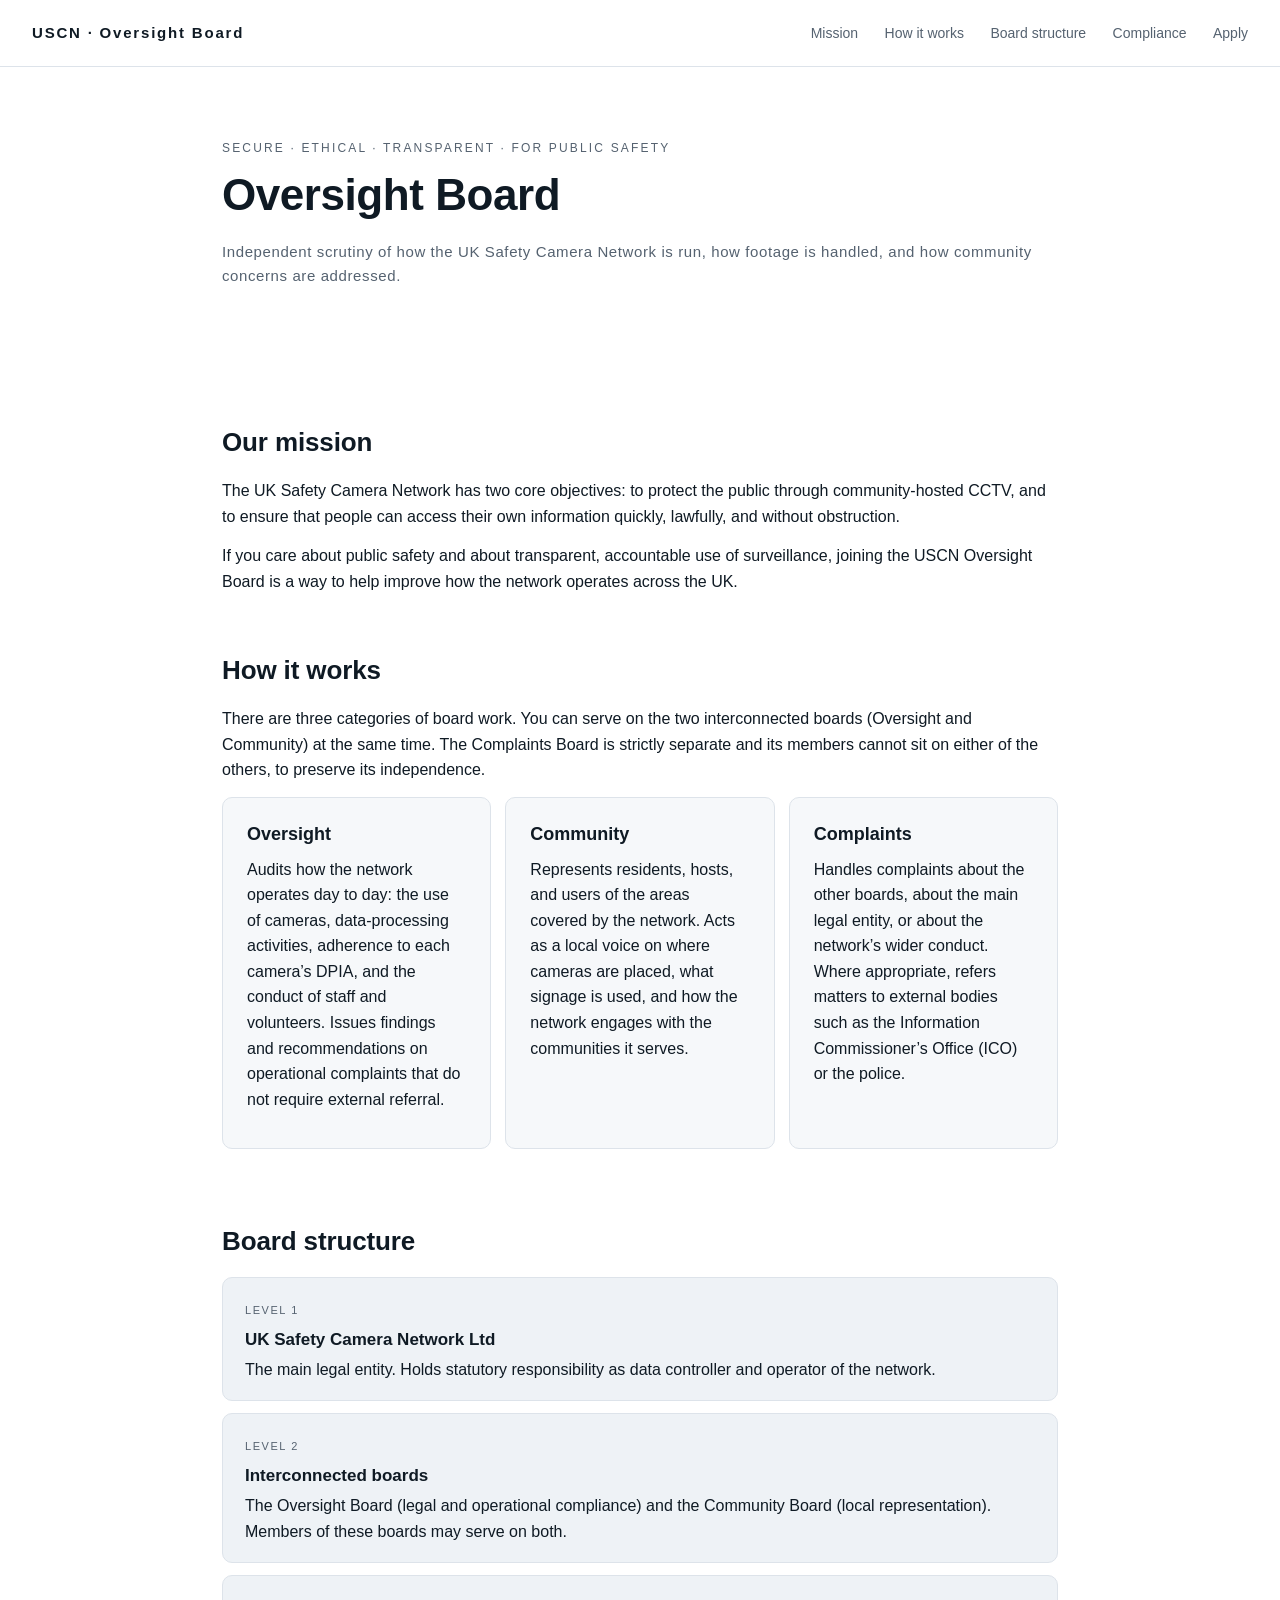
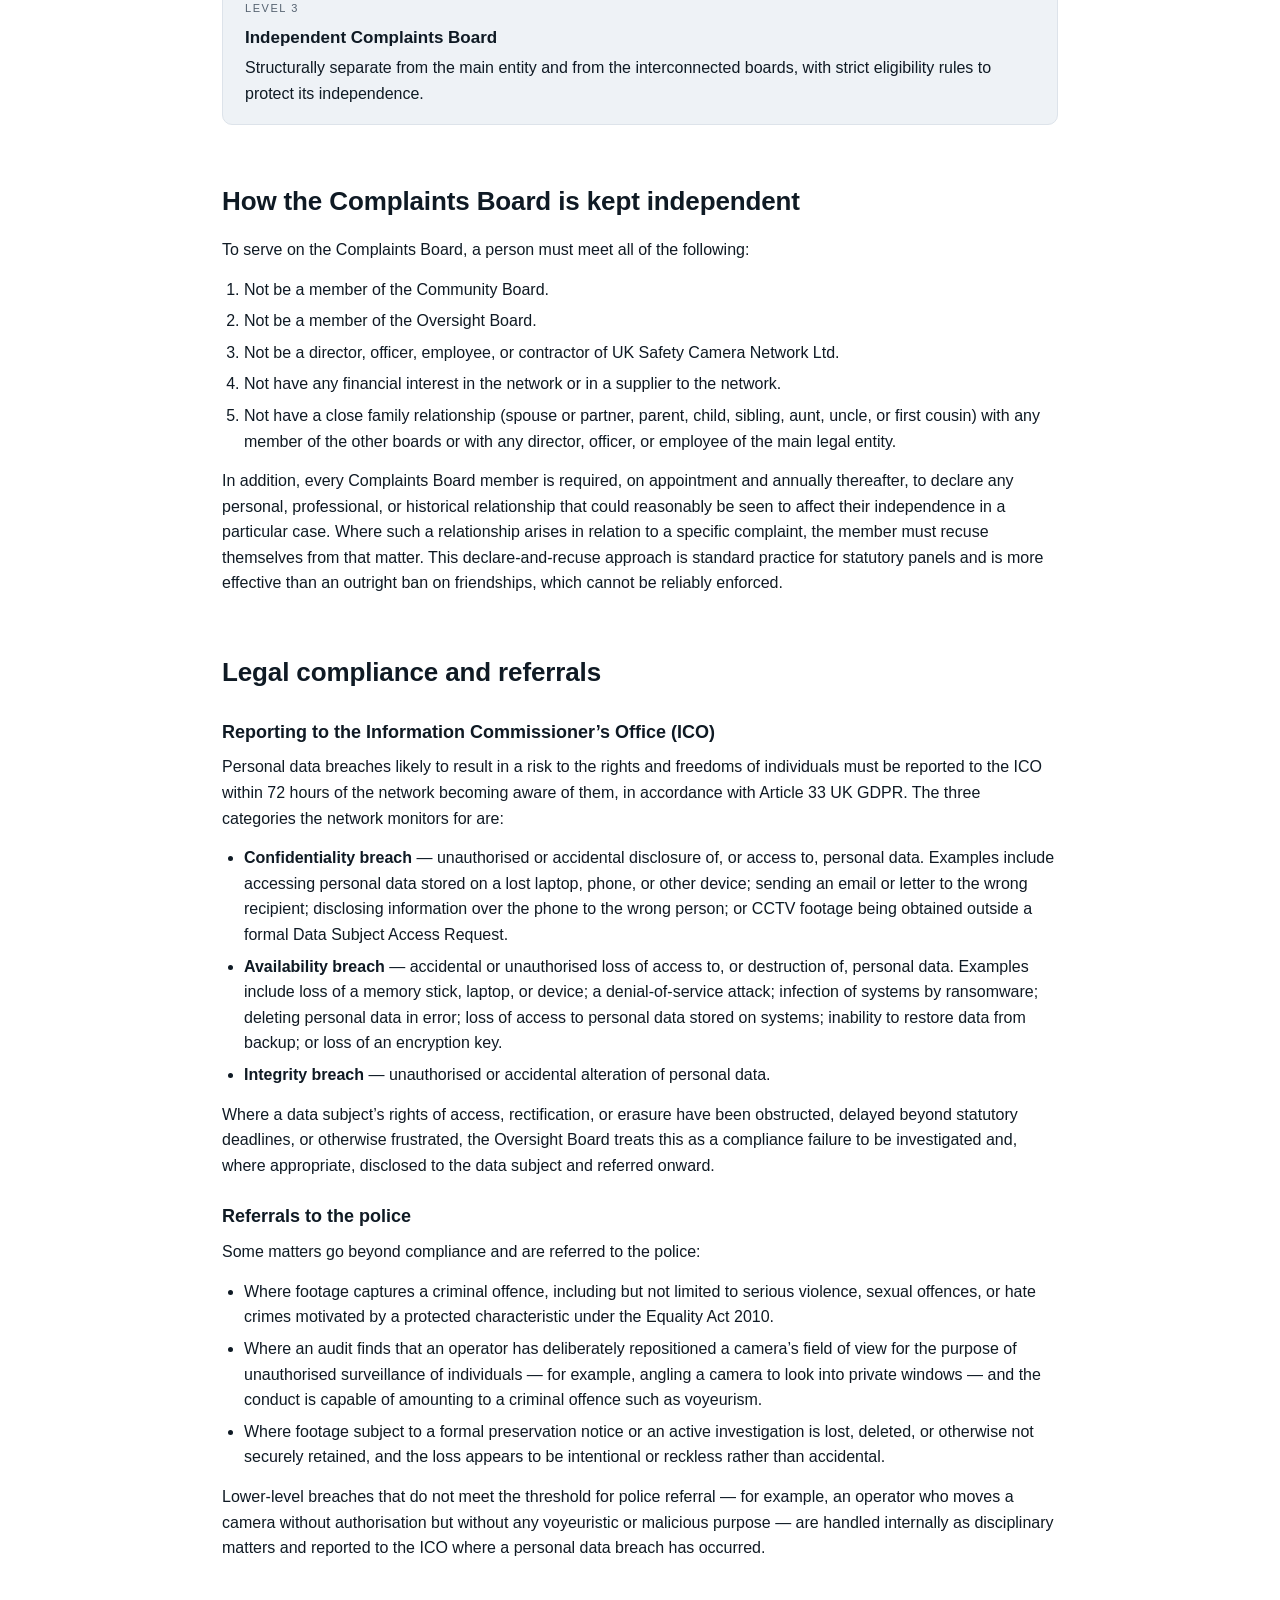
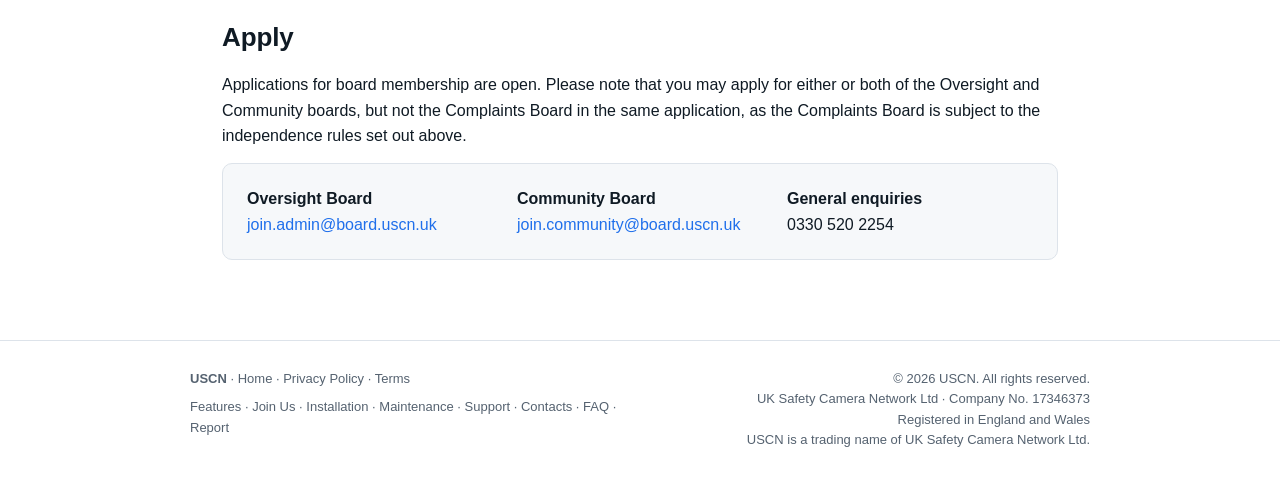
==== commit 4e9d58f8: "Update complaints.html" ====
--- a/complaints.html
+++ b/complaints.html
@@ -1,156 +1,305 @@
 <!DOCTYPE html>
-<html  >
+<html lang="en">
 <head>
-  <!-- Site made with Mobirise Website Builder v6.0.6, https://mobirise.com -->
-  <meta charset="UTF-8">
-  <meta http-equiv="X-UA-Compatible" content="IE=edge">
-  <meta name="generator" content="Mobirise v6.0.6, mobirise.com">
-  <meta name="viewport" content="width=device-width, initial-scale=1, minimum-scale=1">
-  <link rel="shortcut icon" href="assets/images/20250726-1911280-1.jpg" type="image/x-icon">
-  <meta name="description" content="">
-  
-  
-  <title>Official USCN Oversight Board - Complaint Contact Information</title>
-  <link rel="stylesheet" href="assets/bootstrap/css/bootstrap.min.css">
-  <link rel="stylesheet" href="assets/bootstrap/css/bootstrap-grid.min.css">
-  <link rel="stylesheet" href="assets/bootstrap/css/bootstrap-reboot.min.css">
-  <link rel="stylesheet" href="assets/parallax/jarallax.css">
-  <link rel="stylesheet" href="assets/socicon/css/styles.css">
-  <link rel="stylesheet" href="assets/theme/css/style.css">
-  <link rel="preload" href="https://fonts.googleapis.com/css?family=Inter+Tight:100,200,300,400,500,600,700,800,900,100i,200i,300i,400i,500i,600i,700i,800i,900i&display=swap" as="style" onload="this.onload=null;this.rel='stylesheet'">
-  <noscript><link rel="stylesheet" href="https://fonts.googleapis.com/css?family=Inter+Tight:100,200,300,400,500,600,700,800,900,100i,200i,300i,400i,500i,600i,700i,800i,900i&display=swap"></noscript>
-  <link rel="preload" as="style" href="assets/mobirise/css/mbr-additional.css?v=jyqxNi"><link rel="stylesheet" href="assets/mobirise/css/mbr-additional.css?v=jyqxNi" type="text/css">
-
-  
-  
-  
+<meta charset="UTF-8">
+<meta name="viewport" content="width=device-width, initial-scale=1.0">
+<title>Oversight Board — UK Safety Camera Network</title>
+<style>
+  :root {
+    --ink: #0f1a24;
+    --muted: #556270;
+    --line: #dde3ea;
+    --accent: #1f6feb;
+    --panel: #f6f8fa;
+    --panel-strong: #eef2f6;
+    --shell: #ffffff;
+  }
+  * { box-sizing: border-box; }
+  html, body { margin: 0; padding: 0; }
+  body {
+    font-family: -apple-system, BlinkMacSystemFont, "Segoe UI", Roboto, "Helvetica Neue", Arial, sans-serif;
+    color: var(--ink);
+    background: var(--shell);
+    line-height: 1.6;
+    -webkit-font-smoothing: antialiased;
+  }
+  header {
+    border-bottom: 1px solid var(--line);
+    padding: 20px 32px;
+    display: flex;
+    align-items: center;
+    justify-content: space-between;
+    flex-wrap: wrap;
+    gap: 12px;
+  }
+  .brand {
+    font-weight: 700;
+    letter-spacing: 0.12em;
+    font-size: 15px;
+  }
+  nav a {
+    color: var(--muted);
+    text-decoration: none;
+    margin-left: 22px;
+    font-size: 14px;
+  }
+  nav a:hover { color: var(--ink); }
+  .hero {
+    padding: 72px 32px 40px;
+    max-width: 900px;
+    margin: 0 auto;
+  }
+  .eyebrow {
+    text-transform: uppercase;
+    letter-spacing: 0.18em;
+    font-size: 12px;
+    color: var(--muted);
+    margin-bottom: 12px;
+  }
+  h1 {
+    font-size: 44px;
+    line-height: 1.15;
+    margin: 0 0 20px;
+    letter-spacing: -0.01em;
+  }
+  .tagline {
+    color: var(--muted);
+    font-size: 15px;
+    letter-spacing: 0.04em;
+  }
+  main {
+    max-width: 900px;
+    margin: 0 auto;
+    padding: 24px 32px 80px;
+  }
+  section { margin-top: 56px; }
+  h2 {
+    font-size: 26px;
+    margin: 0 0 14px;
+    letter-spacing: -0.005em;
+  }
+  h3 {
+    font-size: 18px;
+    margin: 24px 0 8px;
+  }
+  p { margin: 0 0 14px; }
+  ul, ol { padding-left: 22px; margin: 6px 0 14px; }
+  li { margin-bottom: 6px; }
+  .card {
+    background: var(--panel);
+    border: 1px solid var(--line);
+    border-radius: 10px;
+    padding: 22px 24px;
+    margin-bottom: 16px;
+  }
+  .grid {
+    display: grid;
+    grid-template-columns: repeat(auto-fit, minmax(240px, 1fr));
+    gap: 14px;
+  }
+  .card h3 { margin-top: 0; }
+  .levels {
+    counter-reset: level;
+    list-style: none;
+    padding-left: 0;
+  }
+  .levels > li {
+    counter-increment: level;
+    background: var(--panel-strong);
+    border: 1px solid var(--line);
+    border-radius: 10px;
+    padding: 18px 22px;
+    margin-bottom: 12px;
+    position: relative;
+  }
+  .levels > li::before {
+    content: "Level " counter(level);
+    display: inline-block;
+    font-size: 11px;
+    letter-spacing: 0.14em;
+    text-transform: uppercase;
+    color: var(--muted);
+    margin-bottom: 6px;
+  }
+  .levels strong { display: block; font-size: 17px; margin-bottom: 4px; }
+  .note {
+    border-left: 3px solid var(--accent);
+    background: #f2f7ff;
+    padding: 14px 18px;
+    border-radius: 4px;
+    color: var(--ink);
+    font-size: 15px;
+    margin: 10px 0 16px;
+  }
+  .contact {
+    background: var(--panel);
+    border: 1px solid var(--line);
+    border-radius: 10px;
+    padding: 22px 24px;
+    display: grid;
+    grid-template-columns: repeat(auto-fit, minmax(220px, 1fr));
+    gap: 14px 24px;
+  }
+  .contact a { color: var(--accent); text-decoration: none; }
+  .contact a:hover { text-decoration: underline; }
+  footer {
+    border-top: 1px solid var(--line);
+    padding: 28px 32px;
+    color: var(--muted);
+    font-size: 13px;
+    line-height: 1.55;
+  }
+  .foot-grid {
+    max-width: 900px;
+    margin: 0 auto;
+    display: grid;
+    grid-template-columns: 1fr 1fr;
+    gap: 18px;
+  }
+  @media (max-width: 600px) {
+    h1 { font-size: 32px; }
+    .hero { padding: 48px 24px 24px; }
+    main { padding: 16px 24px 60px; }
+    header { padding: 16px 24px; }
+    nav a { margin-left: 14px; }
+    .foot-grid { grid-template-columns: 1fr; }
+  }
+</style>
 </head>
 <body>
-  
-  <section data-bs-version="5.1" class="header16 cid-vpLmvSD76q mbr-fullscreen mbr-parallax-background" id="header17-2f">
-  
-  
-  <div class="container-fluid">
-    <div class="row">
-      <div class="content-wrap col-12 col-md-12">
-        <h1 class="mbr-section-title mbr-fonts-style mbr-white mb-4 display-1"><strong>USCN</strong><br><strong>OVERSIGHT</strong><br><strong>BOARD</strong></h1>
-        
-        <p class="mbr-fonts-style mbr-text mbr-white mb-4 display-7">Complaints</p>
-        <div class="mbr-section-btn"><a class="btn btn-white-outline display-7" href="index.html">Board Page</a></div>
-      </div>
+
+<header>
+  <div class="brand">USCN &middot; Oversight Board</div>
+  <nav>
+    <a href="#mission">Mission</a>
+    <a href="#how">How it works</a>
+    <a href="#levels">Board structure</a>
+    <a href="#compliance">Compliance</a>
+    <a href="#apply">Apply</a>
+  </nav>
+</header>
+
+<div class="hero">
+  <div class="eyebrow">Secure &middot; Ethical &middot; Transparent &middot; For Public Safety</div>
+  <h1>Oversight Board</h1>
+  <p class="tagline">Independent scrutiny of how the UK Safety Camera Network is run, how footage is handled, and how community concerns are addressed.</p>
+</div>
+
+<main>
+
+<section id="mission">
+  <h2>Our mission</h2>
+  <p>The UK Safety Camera Network has two core objectives: to protect the public through community-hosted CCTV, and to ensure that people can access their own information quickly, lawfully, and without obstruction.</p>
+  <p>If you care about public safety and about transparent, accountable use of surveillance, joining the USCN Oversight Board is a way to help improve how the network operates across the UK.</p>
+</section>
+
+<section id="how">
+  <h2>How it works</h2>
+  <p>There are three categories of board work. You can serve on the two interconnected boards (Oversight and Community) at the same time. The Complaints Board is strictly separate and its members cannot sit on either of the others, to preserve its independence.</p>
+  <div class="grid">
+    <div class="card">
+      <h3>Oversight</h3>
+      <p>Audits how the network operates day to day: the use of cameras, data-processing activities, adherence to each camera&rsquo;s DPIA, and the conduct of staff and volunteers. Issues findings and recommendations on operational complaints that do not require external referral.</p>
+    </div>
+    <div class="card">
+      <h3>Community</h3>
+      <p>Represents residents, hosts, and users of the areas covered by the network. Acts as a local voice on where cameras are placed, what signage is used, and how the network engages with the communities it serves.</p>
+    </div>
+    <div class="card">
+      <h3>Complaints</h3>
+      <p>Handles complaints about the other boards, about the main legal entity, or about the network&rsquo;s wider conduct. Where appropriate, refers matters to external bodies such as the Information Commissioner&rsquo;s Office (ICO) or the police.</p>
     </div>
   </div>
 </section>
 
-<section data-bs-version="5.1" class="article07 cid-vpLmER9006" id="article07-2g">
-  
-
-  
-  
-  <div class="container">
-    <div class="row justify-content-center">
-      <div class="card col-md-12 col-lg-10">
-        <div class="card-wrapper">
-          <h3 class="card-title mbr-fonts-style mbr-white mt-3 mb-4 display-2"><strong>Complaint</strong></h3>
-          <div class="row card-box align-left">
-            
-            
-            
-            <div class="item features-without-image col-12 active">
-              <div class="item-wrapper">
-                <h4 class="mbr-section-subtitle mbr-fonts-style mb-3 display-5">
-                  <strong>Information</strong></h4>
-                <p class="mbr-text mbr-fonts-style display-7">
-                  your complain to&nbsp;complaints@uscn.org.uk or&nbsp;complaints@uscn.uk will be sent directly to our oversight board for review, you will get an outcome report sent to your email detailing the board's findings and any actions taken</p>
-              </div>
-            </div><div class="item features-without-image col-12">
-              <div class="item-wrapper">
-                <h4 class="mbr-section-subtitle mbr-fonts-style mb-3 display-5">
-                  <strong>Making a new complaint</strong></h4>
-                <p class="mbr-text mbr-fonts-style display-7">E-Mail: complaints@uscn.org.uk<br><br>Phone: 0330 520 2254<br><br>Mail<br>UK SAFETY CAMERA NETWORK LTD<br>124 City Rd, London,&nbsp;EC1V 2NX</p>
-              </div>
-            </div><div class="item features-without-image col-12">
-              <div class="item-wrapper">
-                <h4 class="mbr-section-subtitle mbr-fonts-style mb-3 display-5"><strong>Following up on a complaint</strong></h4>
-                <p class="mbr-text mbr-fonts-style display-7">E-Mail: complaint.followup@uscn.org.uk<br><br>Phone: 0330 520 2254<br><br>Mail<br>UK SAFETY CAMERA NETWORK LTD<br>124 City Rd, London,&nbsp;EC1V 2NX</p>
-              </div>
-            </div><div class="item features-without-image col-12">
-              <div class="item-wrapper">
-                <h4 class="mbr-section-subtitle mbr-fonts-style mb-3 display-5"><strong>Complaint about the board</strong></h4>
-                <p class="mbr-text mbr-fonts-style display-7">E-Mail: oversight.complaints@board.uscn.org.uk&nbsp;(To CT and Community Boards)<br>E-Mail: community.complaints@board.uscn.org.uk (To CT and Oversight Boards)<br>E-Mail:&nbsp;complaints.team@board.uscn.org.uk (To Complaint Team Volunteers CT)<br><br>Phone: 0330 520 2254<br><br>Mail<br>UK SAFETY CAMERA NETWORK LTD<br>124 City Rd, London,&nbsp;EC1V 2NX</p>
-              </div>
-            </div><div class="item features-without-image col-12">
-              <div class="item-wrapper">
-                <h4 class="mbr-section-subtitle mbr-fonts-style mb-3 display-5"><strong>Complaint Outcome Appeal</strong></h4>
-                <p class="mbr-text mbr-fonts-style display-7">E-Mail: complaint.appeal@board.uscn.org.uk<br><br>Phone: 0330 520 2254<br><br>Mail<br>UK SAFETY CAMERA NETWORK LTD<br>124 City Rd, London,&nbsp;EC1V 2NX</p>
-              </div>
-            </div><div class="item features-without-image col-12">
-              <div class="item-wrapper">
-                <h4 class="mbr-section-subtitle mbr-fonts-style mb-3 display-5"><strong>Board Complaint Outcome Appeal</strong></h4>
-                <p class="mbr-text mbr-fonts-style display-7">E-Mail: complaint.appeal@board.uscn.org.uk (To Complaint Team Volunteers CT)<br><br>Phone: 0330 520 2254<br><br>Mail<br>UK SAFETY CAMERA NETWORK LTD<br>124 City Rd, London,&nbsp;EC1V 2NX</p>
-              </div>
-            </div>
-          </div>
-          
-        </div>
-      </div>
+<section id="levels">
+  <h2>Board structure</h2>
+  <ol class="levels">
+    <li>
+      <strong>UK Safety Camera Network Ltd</strong>
+      The main legal entity. Holds statutory responsibility as data controller and operator of the network.
+    </li>
+    <li>
+      <strong>Interconnected boards</strong>
+      The Oversight Board (legal and operational compliance) and the Community Board (local representation). Members of these boards may serve on both.
+    </li>
+    <li>
+      <strong>Independent Complaints Board</strong>
+      Structurally separate from the main entity and from the interconnected boards, with strict eligibility rules to protect its independence.
+    </li>
+  </ol>
+</section>
+
+<section id="independence">
+  <h2>How the Complaints Board is kept independent</h2>
+  <p>To serve on the Complaints Board, a person must meet all of the following:</p>
+  <ol>
+    <li>Not be a member of the Community Board.</li>
+    <li>Not be a member of the Oversight Board.</li>
+    <li>Not be a director, officer, employee, or contractor of UK Safety Camera Network Ltd.</li>
+    <li>Not have any financial interest in the network or in a supplier to the network.</li>
+    <li>Not have a close family relationship (spouse or partner, parent, child, sibling, aunt, uncle, or first cousin) with any member of the other boards or with any director, officer, or employee of the main legal entity.</li>
+  </ol>
+  <p>In addition, every Complaints Board member is required, on appointment and annually thereafter, to declare any personal, professional, or historical relationship that could reasonably be seen to affect their independence in a particular case. Where such a relationship arises in relation to a specific complaint, the member must recuse themselves from that matter. This declare-and-recuse approach is standard practice for statutory panels and is more effective than an outright ban on friendships, which cannot be reliably enforced.</p>
+</section>
+
+<section id="compliance">
+  <h2>Legal compliance and referrals</h2>
+
+  <h3>Reporting to the Information Commissioner&rsquo;s Office (ICO)</h3>
+  <p>Personal data breaches likely to result in a risk to the rights and freedoms of individuals must be reported to the ICO within 72 hours of the network becoming aware of them, in accordance with Article 33 UK GDPR. The three categories the network monitors for are:</p>
+  <ul>
+    <li><strong>Confidentiality breach</strong> &mdash; unauthorised or accidental disclosure of, or access to, personal data. Examples include accessing personal data stored on a lost laptop, phone, or other device; sending an email or letter to the wrong recipient; disclosing information over the phone to the wrong person; or CCTV footage being obtained outside a formal Data Subject Access Request.</li>
+    <li><strong>Availability breach</strong> &mdash; accidental or unauthorised loss of access to, or destruction of, personal data. Examples include loss of a memory stick, laptop, or device; a denial-of-service attack; infection of systems by ransomware; deleting personal data in error; loss of access to personal data stored on systems; inability to restore data from backup; or loss of an encryption key.</li>
+    <li><strong>Integrity breach</strong> &mdash; unauthorised or accidental alteration of personal data.</li>
+  </ul>
+  <p>Where a data subject&rsquo;s rights of access, rectification, or erasure have been obstructed, delayed beyond statutory deadlines, or otherwise frustrated, the Oversight Board treats this as a compliance failure to be investigated and, where appropriate, disclosed to the data subject and referred onward.</p>
+
+  <h3>Referrals to the police</h3>
+  <p>Some matters go beyond compliance and are referred to the police:</p>
+  <ul>
+    <li>Where footage captures a criminal offence, including but not limited to serious violence, sexual offences, or hate crimes motivated by a protected characteristic under the Equality Act 2010.</li>
+    <li>Where an audit finds that an operator has deliberately repositioned a camera&rsquo;s field of view for the purpose of unauthorised surveillance of individuals &mdash; for example, angling a camera to look into private windows &mdash; and the conduct is capable of amounting to a criminal offence such as voyeurism.</li>
+    <li>Where footage subject to a formal preservation notice or an active investigation is lost, deleted, or otherwise not securely retained, and the loss appears to be intentional or reckless rather than accidental.</li>
+  </ul>
+  <p>Lower-level breaches that do not meet the threshold for police referral &mdash; for example, an operator who moves a camera without authorisation but without any voyeuristic or malicious purpose &mdash; are handled internally as disciplinary matters and reported to the ICO where a personal data breach has occurred.</p>
+</section>
+
+<section id="apply">
+  <h2>Apply</h2>
+  <p>Applications for board membership are open. Please note that you may apply for either or both of the Oversight and Community boards, but not the Complaints Board in the same application, as the Complaints Board is subject to the independence rules set out above.</p>
+  <div class="contact">
+    <div>
+      <strong>Oversight Board</strong><br>
+      <a href="mailto:join.admin@board.uscn.uk">join.admin@board.uscn.uk</a>
+    </div>
+    <div>
+      <strong>Community Board</strong><br>
+      <a href="mailto:join.community@board.uscn.uk">join.community@board.uscn.uk</a>
+    </div>
+    <div>
+      <strong>General enquiries</strong><br>
+      0330 520 2254
     </div>
   </div>
 </section>
 
-<section data-bs-version="5.1" class="footer1 cid-uSNH93SEP0" once="footers" id="footer01-2e">
-	
-
-	
-	
-	<div class="container">
-		<div class="row mbr-white">
-			<div class="col-12 col-md-6 col-lg-3">
-				<h5 class="mbr-section-subtitle mbr-fonts-style mb-2 display-5">
-					<a href="index.html" class="text-black"><strong>USCN.UK</strong></a></h5>
-				<ul class="list mbr-fonts-style display-7">
-					<li class="mbr-text item-wrap"><span style="font-size: 1.4rem;"><a href="https://uscn.org.uk/" class="text-primary">Home</a></span></li><li class="mbr-text item-wrap"><a href="assets/files/Privacy-Policy.pdf" class="text-primary" target="_blank">Privacy</a><span style="font-size: 1.4rem;"><a href="assets/files/Privacy-Policy.pdf" class="text-primary" target="_blank">&nbsp;Policy</a></span><br></li><a href="assets/files/Privacy-Policy.pdf" class="text-primary" target="_blank">
-					</a><li class="mbr-text item-wrap"><span style="font-size: 1.4rem;"><a href="assets/files/Terms-ofUse.pdf" class="text-primary" target="_blank">Terms</a></span></li><li class="mbr-text item-wrap"><br></li><li class="mbr-text item-wrap"><span style="font-size: 1.4rem;"><br></span><br></li>
-				</ul>
-			</div>
-			<div class="col-12 col-md-6 col-lg-3">
-				<h5 class="mbr-section-subtitle mbr-fonts-style mb-2 display-5">
-					<strong>Features</strong>
-				</h5>
-				<ul class="list mbr-fonts-style display-7">
-					<li class="mbr-text item-wrap"><span style="font-size: 1.4rem;"><a href="https://uscn.org.uk/host.html#article07-y" class="text-primary">Join Us</a></span></li><a href="host.html#article07-y" class="text-primary">
-					</a><li class="mbr-text item-wrap"><a href="https://uscn.org.uk/host.html#article07-y" class="text-primary">Installation</a></li><a href="page3.html#article07-y" class="text-primary">
-					</a><li class="mbr-text item-wrap"><a href="https://uscn.org.uk/support.html#article07-t" class="text-primary">Maintenance&nbsp;</a></li>
-				</ul>
-			</div>
-			<div class="col-12 col-md-6 col-lg-3">
-				<h5 class="mbr-section-subtitle mbr-fonts-style mb-2 display-5">
-					<strong>Support</strong>
-				</h5>
-				<ul class="list mbr-fonts-style display-7">
-					<li class="mbr-text item-wrap"><a href="https://uscn.org.uk/support.html" class="text-primary">Support</a></li>
-					<li class="mbr-text item-wrap"><span style="font-size: 1.4rem;"><a href="https://uscn.org.uk/contact.html" class="text-primary">Contacts</a></span><br></li>
-					<li class="mbr-text item-wrap"><a href="https://uscn.org.uk/support.html#list01-u" class="text-primary">FAQ</a></li>
-					<li class="mbr-text item-wrap"><a href="https://uscn.org.uk/contact.html#form02-o" class="text-primary">Report</a></li>
-				</ul>
-			</div>
-			<div class="col-12 col-md-6 col-lg-3">
-				<h5 class="mbr-section-subtitle mbr-fonts-style mb-2 display-5">&nbsp;</h5>
-				<ul class="list mbr-fonts-style display-7">
-					<li class="mbr-text item-wrap"><br></li>
-					<li class="mbr-text item-wrap"><br></li>
-					<li class="mbr-text item-wrap"><br></li><li class="mbr-text item-wrap"><br></li>
-				</ul>
-			</div>
-			
-			<div class="col-12 mt-4">
-				<p class="mbr-text mb-0 mbr-fonts-style copyright align-center display-7">
-					© Copyright 2026 USCN - All Rights Reserved<br><br>UK SAFETY CAMERA NETWORK LTD:<br>Company Number: 17346373<br>Registered In England and Wales<br><br>USCN Is a trading name of&nbsp;UK SAFETY CAMERA NETWORK LTD<br></p>
-			</div>
-		</div>
-	</div>
-</section><script src="assets/bootstrap/js/bootstrap.bundle.min.js"></script>  <script src="assets/parallax/jarallax.js"></script>  <script src="assets/smoothscroll/smooth-scroll.js"></script>  <script src="assets/ytplayer/index.js"></script>  <script src="assets/theme/js/script.js"></script>  
-  
-  
+</main>
+
+<footer>
+  <div class="foot-grid">
+    <div>
+      <div><strong>USCN</strong> &middot; Home &middot; Privacy Policy &middot; Terms</div>
+      <div style="margin-top: 8px;">Features &middot; Join Us &middot; Installation &middot; Maintenance &middot; Support &middot; Contacts &middot; FAQ &middot; Report</div>
+    </div>
+    <div style="text-align: right;">
+      &copy; 2026 USCN. All rights reserved.<br>
+      UK Safety Camera Network Ltd &middot; Company No. 17346373<br>
+      Registered in England and Wales<br>
+      USCN is a trading name of UK Safety Camera Network Ltd.
+    </div>
+  </div>
+</footer>
+
 </body>
-</html>+</html>
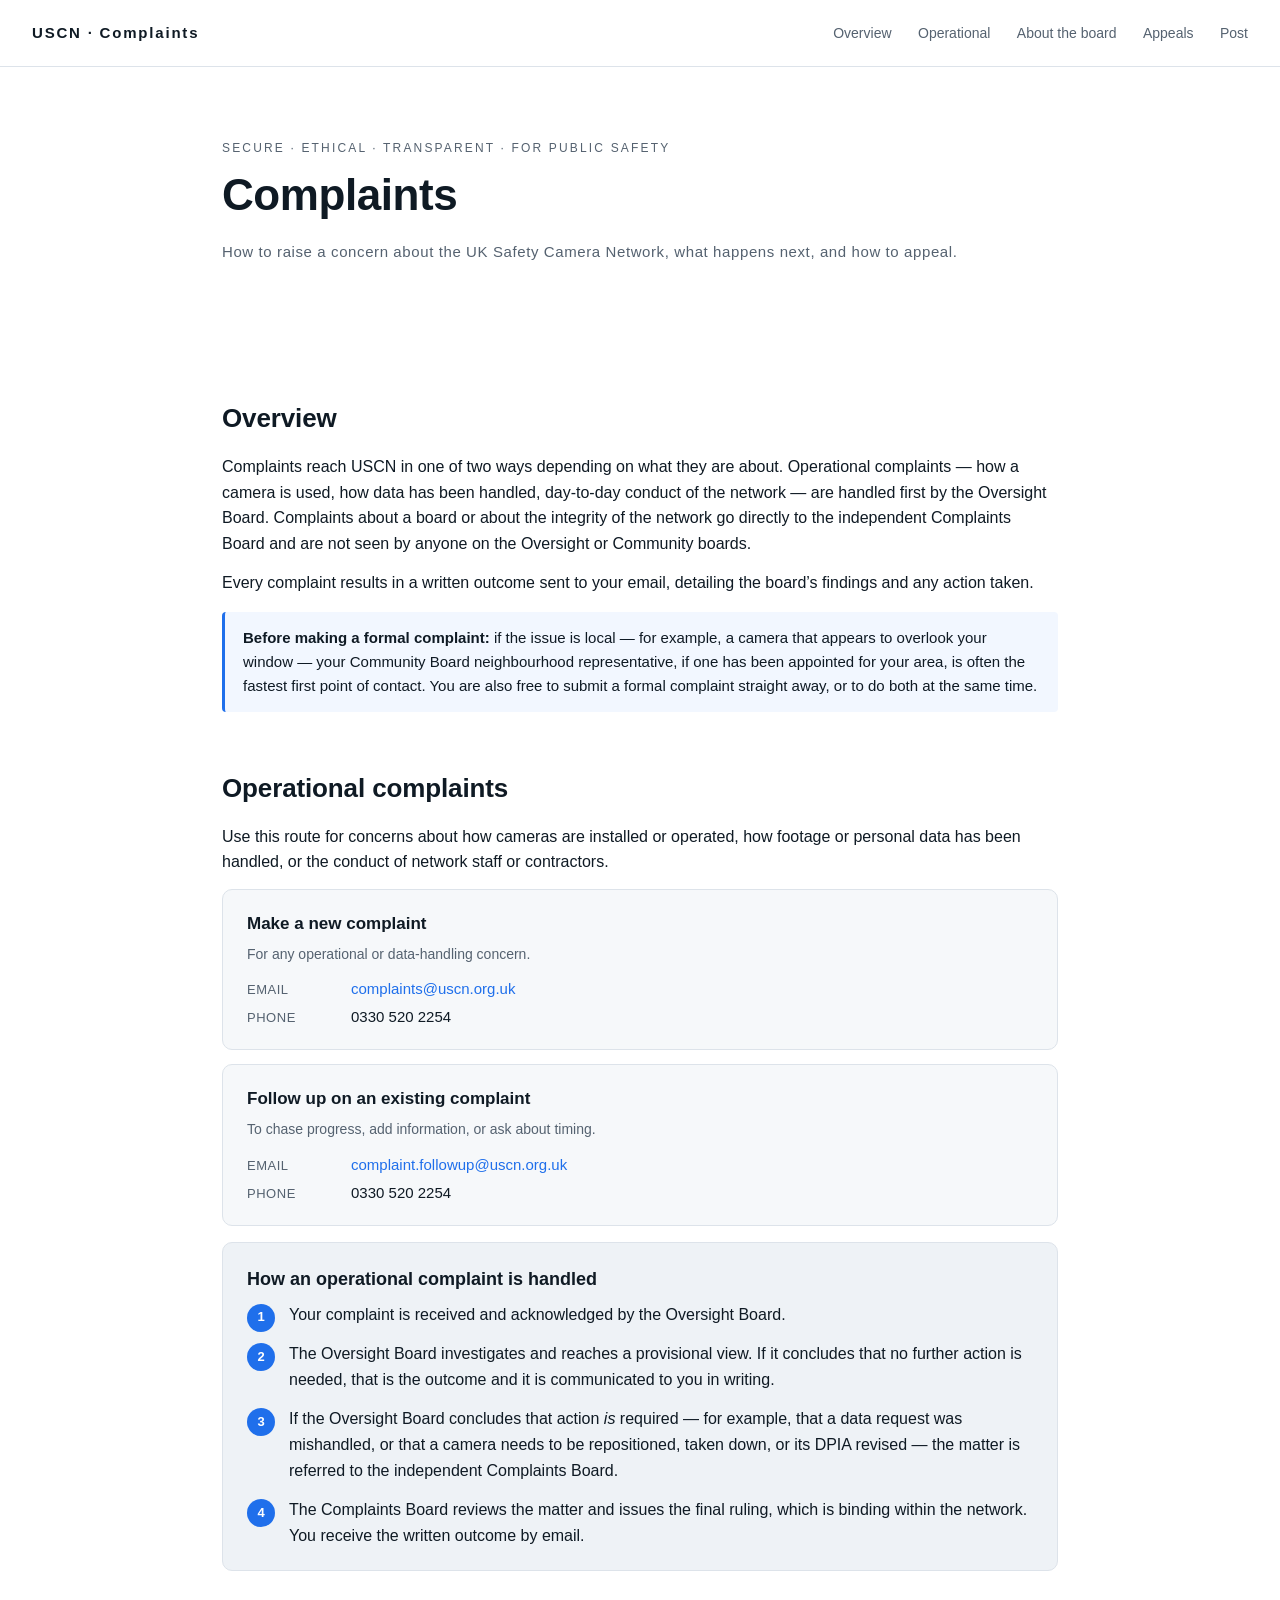
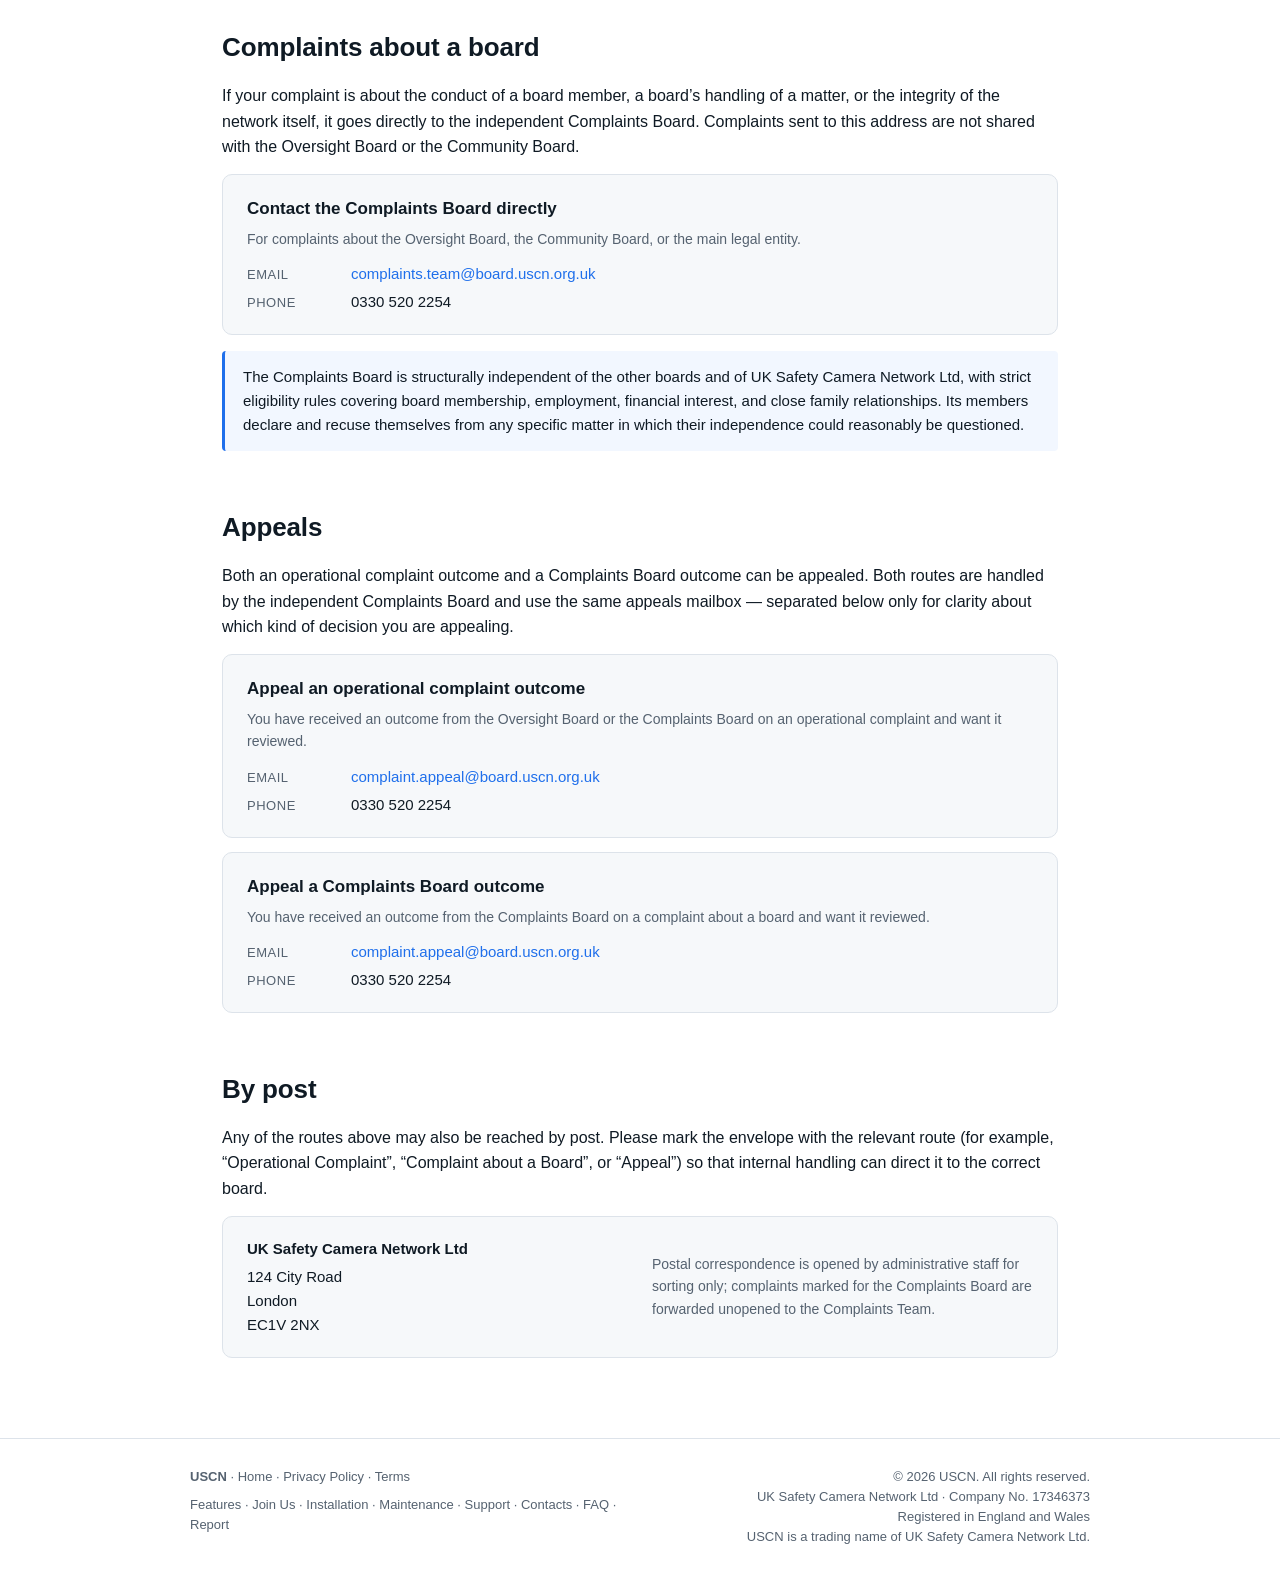
==== commit 1d83fe2e: "Update complaints.html" ====
--- a/complaints.html
+++ b/complaints.html
@@ -3,7 +3,7 @@
 <head>
 <meta charset="UTF-8">
 <meta name="viewport" content="width=device-width, initial-scale=1.0">
-<title>Oversight Board — UK Safety Camera Network</title>
+<title>Complaints — UK Safety Camera Network</title>
 <style>
   :root {
     --ink: #0f1a24;
@@ -85,63 +85,96 @@
   p { margin: 0 0 14px; }
   ul, ol { padding-left: 22px; margin: 6px 0 14px; }
   li { margin-bottom: 6px; }
-  .card {
+  .route {
     background: var(--panel);
     border: 1px solid var(--line);
     border-radius: 10px;
-    padding: 22px 24px;
-    margin-bottom: 16px;
-  }
-  .grid {
+    padding: 20px 24px;
+    margin-bottom: 14px;
+  }
+  .route h3 {
+    margin: 0 0 6px;
+    font-size: 17px;
+  }
+  .route .use {
+    color: var(--muted);
+    font-size: 14px;
+    margin-bottom: 12px;
+  }
+  .route dl {
+    margin: 0;
     display: grid;
-    grid-template-columns: repeat(auto-fit, minmax(240px, 1fr));
-    gap: 14px;
-  }
-  .card h3 { margin-top: 0; }
-  .levels {
-    counter-reset: level;
-    list-style: none;
-    padding-left: 0;
-  }
-  .levels > li {
-    counter-increment: level;
+    grid-template-columns: 90px 1fr;
+    row-gap: 4px;
+    column-gap: 14px;
+    font-size: 15px;
+  }
+  .route dt {
+    color: var(--muted);
+    font-size: 13px;
+    letter-spacing: 0.04em;
+    text-transform: uppercase;
+    padding-top: 3px;
+  }
+  .route dd { margin: 0; }
+  .route a { color: var(--accent); text-decoration: none; word-break: break-word; }
+  .route a:hover { text-decoration: underline; }
+  .flow {
     background: var(--panel-strong);
     border: 1px solid var(--line);
     border-radius: 10px;
-    padding: 18px 22px;
-    margin-bottom: 12px;
+    padding: 22px 24px;
+    margin-top: 16px;
+  }
+  .flow ol {
+    counter-reset: step;
+    list-style: none;
+    padding-left: 0;
+    margin: 0;
+  }
+  .flow ol > li {
+    counter-increment: step;
+    padding-left: 42px;
     position: relative;
-  }
-  .levels > li::before {
-    content: "Level " counter(level);
-    display: inline-block;
-    font-size: 11px;
-    letter-spacing: 0.14em;
-    text-transform: uppercase;
-    color: var(--muted);
-    margin-bottom: 6px;
-  }
-  .levels strong { display: block; font-size: 17px; margin-bottom: 4px; }
-  .note {
+    margin-bottom: 14px;
+  }
+  .flow ol > li:last-child { margin-bottom: 0; }
+  .flow ol > li::before {
+    content: counter(step);
+    position: absolute;
+    left: 0;
+    top: 2px;
+    width: 28px;
+    height: 28px;
+    border-radius: 50%;
+    background: var(--accent);
+    color: #fff;
+    font-size: 13px;
+    font-weight: 600;
+    display: flex;
+    align-items: center;
+    justify-content: center;
+  }
+  .callout {
     border-left: 3px solid var(--accent);
     background: #f2f7ff;
     padding: 14px 18px;
     border-radius: 4px;
-    color: var(--ink);
-    font-size: 15px;
-    margin: 10px 0 16px;
-  }
-  .contact {
+    font-size: 15px;
+    margin: 16px 0;
+  }
+  .postal {
     background: var(--panel);
     border: 1px solid var(--line);
     border-radius: 10px;
-    padding: 22px 24px;
+    padding: 20px 24px;
     display: grid;
-    grid-template-columns: repeat(auto-fit, minmax(220px, 1fr));
+    grid-template-columns: 1fr 1fr;
     gap: 14px 24px;
-  }
-  .contact a { color: var(--accent); text-decoration: none; }
-  .contact a:hover { text-decoration: underline; }
+    font-size: 15px;
+    align-items: center;
+  }
+  .postal strong { display: block; margin-bottom: 4px; }
   footer {
     border-top: 1px solid var(--line);
     padding: 28px 32px;
@@ -162,124 +195,127 @@
     main { padding: 16px 24px 60px; }
     header { padding: 16px 24px; }
     nav a { margin-left: 14px; }
-    .foot-grid { grid-template-columns: 1fr; }
+    .foot-grid, .postal { grid-template-columns: 1fr; }
+    .route dl { grid-template-columns: 74px 1fr; }
   }
 </style>
 </head>
 <body>
 
 <header>
-  <div class="brand">USCN &middot; Oversight Board</div>
+  <div class="brand">USCN &middot; Complaints</div>
   <nav>
-    <a href="#mission">Mission</a>
-    <a href="#how">How it works</a>
-    <a href="#levels">Board structure</a>
-    <a href="#compliance">Compliance</a>
-    <a href="#apply">Apply</a>
+    <a href="#overview">Overview</a>
+    <a href="#operational">Operational</a>
+    <a href="#board">About the board</a>
+    <a href="#appeals">Appeals</a>
+    <a href="#post">Post</a>
   </nav>
 </header>
 
 <div class="hero">
   <div class="eyebrow">Secure &middot; Ethical &middot; Transparent &middot; For Public Safety</div>
-  <h1>Oversight Board</h1>
-  <p class="tagline">Independent scrutiny of how the UK Safety Camera Network is run, how footage is handled, and how community concerns are addressed.</p>
+  <h1>Complaints</h1>
+  <p class="tagline">How to raise a concern about the UK Safety Camera Network, what happens next, and how to appeal.</p>
 </div>
 
 <main>
 
-<section id="mission">
-  <h2>Our mission</h2>
-  <p>The UK Safety Camera Network has two core objectives: to protect the public through community-hosted CCTV, and to ensure that people can access their own information quickly, lawfully, and without obstruction.</p>
-  <p>If you care about public safety and about transparent, accountable use of surveillance, joining the USCN Oversight Board is a way to help improve how the network operates across the UK.</p>
-</section>
-
-<section id="how">
-  <h2>How it works</h2>
-  <p>There are three categories of board work. You can serve on the two interconnected boards (Oversight and Community) at the same time. The Complaints Board is strictly separate and its members cannot sit on either of the others, to preserve its independence.</p>
-  <div class="grid">
-    <div class="card">
-      <h3>Oversight</h3>
-      <p>Audits how the network operates day to day: the use of cameras, data-processing activities, adherence to each camera&rsquo;s DPIA, and the conduct of staff and volunteers. Issues findings and recommendations on operational complaints that do not require external referral.</p>
+<section id="overview">
+  <h2>Overview</h2>
+  <p>Complaints reach USCN in one of two ways depending on what they are about. Operational complaints &mdash; how a camera is used, how data has been handled, day-to-day conduct of the network &mdash; are handled first by the Oversight Board. Complaints about a board or about the integrity of the network go directly to the independent Complaints Board and are not seen by anyone on the Oversight or Community boards.</p>
+  <p>Every complaint results in a written outcome sent to your email, detailing the board&rsquo;s findings and any action taken.</p>
+  <div class="callout">
+    <strong>Before making a formal complaint:</strong> if the issue is local &mdash; for example, a camera that appears to overlook your window &mdash; your Community Board neighbourhood representative, if one has been appointed for your area, is often the fastest first point of contact. You are also free to submit a formal complaint straight away, or to do both at the same time.
+  </div>
+</section>
+
+<section id="operational">
+  <h2>Operational complaints</h2>
+  <p>Use this route for concerns about how cameras are installed or operated, how footage or personal data has been handled, or the conduct of network staff or contractors.</p>
+
+  <div class="route">
+    <h3>Make a new complaint</h3>
+    <div class="use">For any operational or data-handling concern.</div>
+    <dl>
+      <dt>Email</dt>   <dd><a href="mailto:complaints@uscn.org.uk">complaints@uscn.org.uk</a></dd>
+      <dt>Phone</dt>   <dd>0330 520 2254</dd>
+    </dl>
+  </div>
+
+  <div class="route">
+    <h3>Follow up on an existing complaint</h3>
+    <div class="use">To chase progress, add information, or ask about timing.</div>
+    <dl>
+      <dt>Email</dt>   <dd><a href="mailto:complaint.followup@uscn.org.uk">complaint.followup@uscn.org.uk</a></dd>
+      <dt>Phone</dt>   <dd>0330 520 2254</dd>
+    </dl>
+  </div>
+
+  <div class="flow">
+    <h3 style="margin-top: 0;">How an operational complaint is handled</h3>
+    <ol>
+      <li>Your complaint is received and acknowledged by the Oversight Board.</li>
+      <li>The Oversight Board investigates and reaches a provisional view. If it concludes that no further action is needed, that is the outcome and it is communicated to you in writing.</li>
+      <li>If the Oversight Board concludes that action <em>is</em> required &mdash; for example, that a data request was mishandled, or that a camera needs to be repositioned, taken down, or its DPIA revised &mdash; the matter is referred to the independent Complaints Board.</li>
+      <li>The Complaints Board reviews the matter and issues the final ruling, which is binding within the network. You receive the written outcome by email.</li>
+    </ol>
+  </div>
+</section>
+
+<section id="board">
+  <h2>Complaints about a board</h2>
+  <p>If your complaint is about the conduct of a board member, a board&rsquo;s handling of a matter, or the integrity of the network itself, it goes directly to the independent Complaints Board. Complaints sent to this address are not shared with the Oversight Board or the Community Board.</p>
+
+  <div class="route">
+    <h3>Contact the Complaints Board directly</h3>
+    <div class="use">For complaints about the Oversight Board, the Community Board, or the main legal entity.</div>
+    <dl>
+      <dt>Email</dt>   <dd><a href="mailto:complaints.team@board.uscn.org.uk">complaints.team@board.uscn.org.uk</a></dd>
+      <dt>Phone</dt>   <dd>0330 520 2254</dd>
+    </dl>
+  </div>
+
+  <div class="callout">
+    The Complaints Board is structurally independent of the other boards and of UK Safety Camera Network Ltd, with strict eligibility rules covering board membership, employment, financial interest, and close family relationships. Its members declare and recuse themselves from any specific matter in which their independence could reasonably be questioned.
+  </div>
+</section>
+
+<section id="appeals">
+  <h2>Appeals</h2>
+  <p>Both an operational complaint outcome and a Complaints Board outcome can be appealed. Both routes are handled by the independent Complaints Board and use the same appeals mailbox &mdash; separated below only for clarity about which kind of decision you are appealing.</p>
+
+  <div class="route">
+    <h3>Appeal an operational complaint outcome</h3>
+    <div class="use">You have received an outcome from the Oversight Board or the Complaints Board on an operational complaint and want it reviewed.</div>
+    <dl>
+      <dt>Email</dt>   <dd><a href="mailto:complaint.appeal@board.uscn.org.uk">complaint.appeal@board.uscn.org.uk</a></dd>
+      <dt>Phone</dt>   <dd>0330 520 2254</dd>
+    </dl>
+  </div>
+
+  <div class="route">
+    <h3>Appeal a Complaints Board outcome</h3>
+    <div class="use">You have received an outcome from the Complaints Board on a complaint about a board and want it reviewed.</div>
+    <dl>
+      <dt>Email</dt>   <dd><a href="mailto:complaint.appeal@board.uscn.org.uk">complaint.appeal@board.uscn.org.uk</a></dd>
+      <dt>Phone</dt>   <dd>0330 520 2254</dd>
+    </dl>
+  </div>
+</section>
+
+<section id="post">
+  <h2>By post</h2>
+  <p>Any of the routes above may also be reached by post. Please mark the envelope with the relevant route (for example, &ldquo;Operational Complaint&rdquo;, &ldquo;Complaint about a Board&rdquo;, or &ldquo;Appeal&rdquo;) so that internal handling can direct it to the correct board.</p>
+  <div class="postal">
+    <div>
+      <strong>UK Safety Camera Network Ltd</strong>
+      124 City Road<br>
+      London<br>
+      EC1V 2NX
     </div>
-    <div class="card">
-      <h3>Community</h3>
-      <p>Represents residents, hosts, and users of the areas covered by the network. Acts as a local voice on where cameras are placed, what signage is used, and how the network engages with the communities it serves.</p>
-    </div>
-    <div class="card">
-      <h3>Complaints</h3>
-      <p>Handles complaints about the other boards, about the main legal entity, or about the network&rsquo;s wider conduct. Where appropriate, refers matters to external bodies such as the Information Commissioner&rsquo;s Office (ICO) or the police.</p>
-    </div>
-  </div>
-</section>
-
-<section id="levels">
-  <h2>Board structure</h2>
-  <ol class="levels">
-    <li>
-      <strong>UK Safety Camera Network Ltd</strong>
-      The main legal entity. Holds statutory responsibility as data controller and operator of the network.
-    </li>
-    <li>
-      <strong>Interconnected boards</strong>
-      The Oversight Board (legal and operational compliance) and the Community Board (local representation). Members of these boards may serve on both.
-    </li>
-    <li>
-      <strong>Independent Complaints Board</strong>
-      Structurally separate from the main entity and from the interconnected boards, with strict eligibility rules to protect its independence.
-    </li>
-  </ol>
-</section>
-
-<section id="independence">
-  <h2>How the Complaints Board is kept independent</h2>
-  <p>To serve on the Complaints Board, a person must meet all of the following:</p>
-  <ol>
-    <li>Not be a member of the Community Board.</li>
-    <li>Not be a member of the Oversight Board.</li>
-    <li>Not be a director, officer, employee, or contractor of UK Safety Camera Network Ltd.</li>
-    <li>Not have any financial interest in the network or in a supplier to the network.</li>
-    <li>Not have a close family relationship (spouse or partner, parent, child, sibling, aunt, uncle, or first cousin) with any member of the other boards or with any director, officer, or employee of the main legal entity.</li>
-  </ol>
-  <p>In addition, every Complaints Board member is required, on appointment and annually thereafter, to declare any personal, professional, or historical relationship that could reasonably be seen to affect their independence in a particular case. Where such a relationship arises in relation to a specific complaint, the member must recuse themselves from that matter. This declare-and-recuse approach is standard practice for statutory panels and is more effective than an outright ban on friendships, which cannot be reliably enforced.</p>
-</section>
-
-<section id="compliance">
-  <h2>Legal compliance and referrals</h2>
-
-  <h3>Reporting to the Information Commissioner&rsquo;s Office (ICO)</h3>
-  <p>Personal data breaches likely to result in a risk to the rights and freedoms of individuals must be reported to the ICO within 72 hours of the network becoming aware of them, in accordance with Article 33 UK GDPR. The three categories the network monitors for are:</p>
-  <ul>
-    <li><strong>Confidentiality breach</strong> &mdash; unauthorised or accidental disclosure of, or access to, personal data. Examples include accessing personal data stored on a lost laptop, phone, or other device; sending an email or letter to the wrong recipient; disclosing information over the phone to the wrong person; or CCTV footage being obtained outside a formal Data Subject Access Request.</li>
-    <li><strong>Availability breach</strong> &mdash; accidental or unauthorised loss of access to, or destruction of, personal data. Examples include loss of a memory stick, laptop, or device; a denial-of-service attack; infection of systems by ransomware; deleting personal data in error; loss of access to personal data stored on systems; inability to restore data from backup; or loss of an encryption key.</li>
-    <li><strong>Integrity breach</strong> &mdash; unauthorised or accidental alteration of personal data.</li>
-  </ul>
-  <p>Where a data subject&rsquo;s rights of access, rectification, or erasure have been obstructed, delayed beyond statutory deadlines, or otherwise frustrated, the Oversight Board treats this as a compliance failure to be investigated and, where appropriate, disclosed to the data subject and referred onward.</p>
-
-  <h3>Referrals to the police</h3>
-  <p>Some matters go beyond compliance and are referred to the police:</p>
-  <ul>
-    <li>Where footage captures a criminal offence, including but not limited to serious violence, sexual offences, or hate crimes motivated by a protected characteristic under the Equality Act 2010.</li>
-    <li>Where an audit finds that an operator has deliberately repositioned a camera&rsquo;s field of view for the purpose of unauthorised surveillance of individuals &mdash; for example, angling a camera to look into private windows &mdash; and the conduct is capable of amounting to a criminal offence such as voyeurism.</li>
-    <li>Where footage subject to a formal preservation notice or an active investigation is lost, deleted, or otherwise not securely retained, and the loss appears to be intentional or reckless rather than accidental.</li>
-  </ul>
-  <p>Lower-level breaches that do not meet the threshold for police referral &mdash; for example, an operator who moves a camera without authorisation but without any voyeuristic or malicious purpose &mdash; are handled internally as disciplinary matters and reported to the ICO where a personal data breach has occurred.</p>
-</section>
-
-<section id="apply">
-  <h2>Apply</h2>
-  <p>Applications for board membership are open. Please note that you may apply for either or both of the Oversight and Community boards, but not the Complaints Board in the same application, as the Complaints Board is subject to the independence rules set out above.</p>
-  <div class="contact">
-    <div>
-      <strong>Oversight Board</strong><br>
-      <a href="mailto:join.admin@board.uscn.uk">join.admin@board.uscn.uk</a>
-    </div>
-    <div>
-      <strong>Community Board</strong><br>
-      <a href="mailto:join.community@board.uscn.uk">join.community@board.uscn.uk</a>
-    </div>
-    <div>
-      <strong>General enquiries</strong><br>
-      0330 520 2254
+    <div style="color: var(--muted); font-size: 14px;">
+      Postal correspondence is opened by administrative staff for sorting only; complaints marked for the Complaints Board are forwarded unopened to the Complaints Team.
     </div>
   </div>
 </section>
